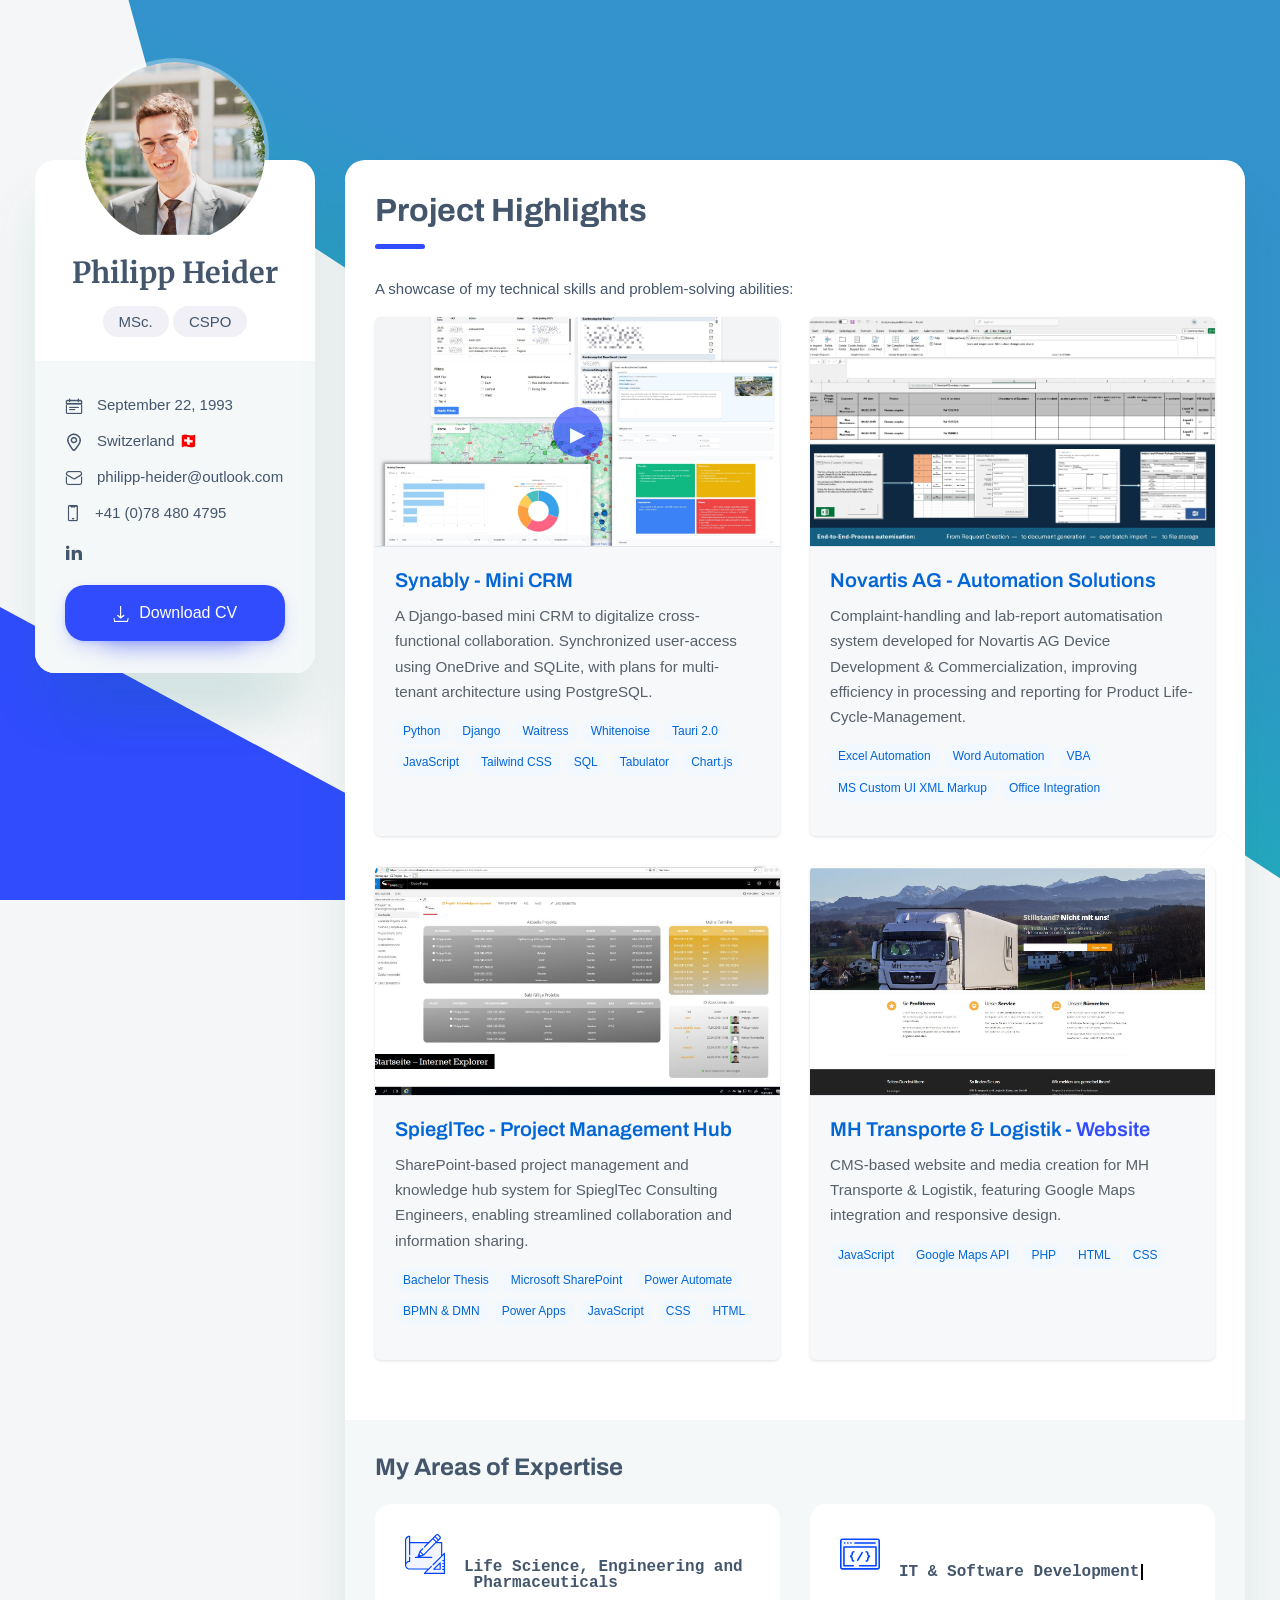
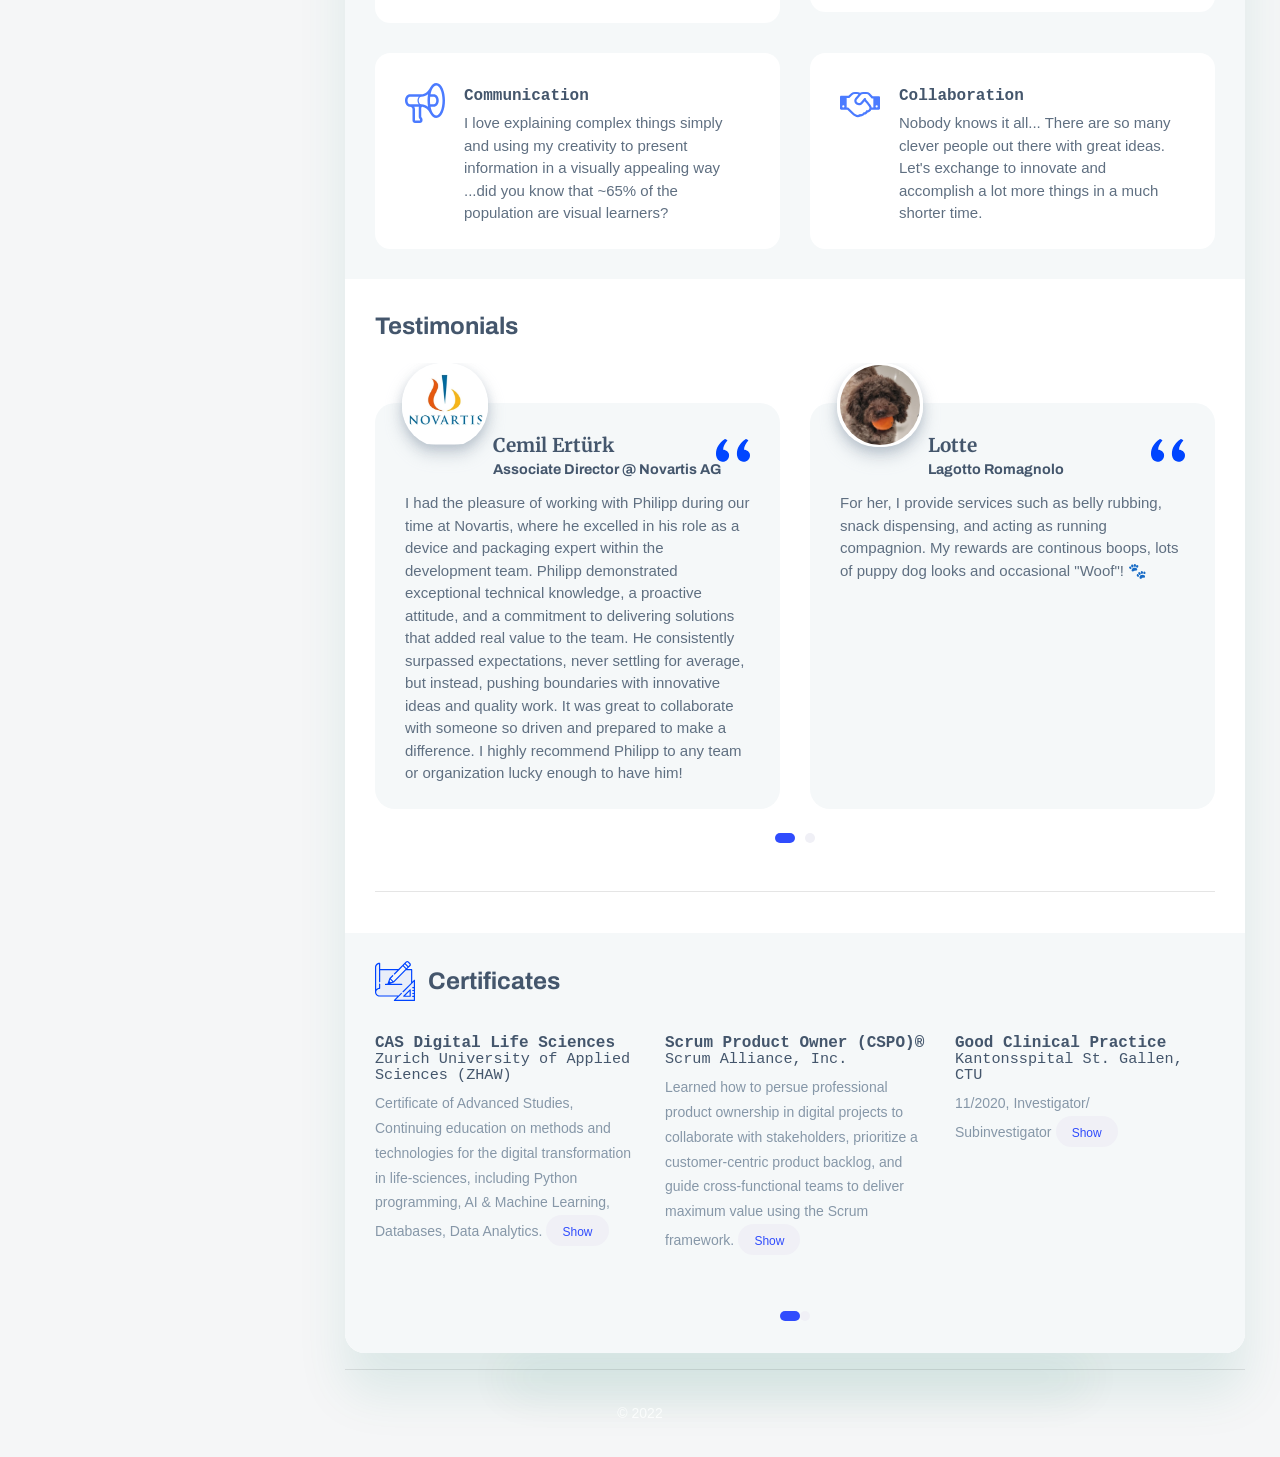
==== index.html @ 21b0b4ee "Update index.html" ====
<!DOCTYPE html>
<html lang="en">

<head>
    <meta charset="utf-8" />
    <title>Philipp Heider, MSc.</title>
	<meta name="robots" content="nofollow, noimageindex" />
	<meta name="googlebot" content="nofollow, noimageindex" />
	<script src="assets/js/security.js"></script>
	<script>
	// Detect and block unwanted crawlers
	(function() {
	const blockedUserAgents = [
		'googlebot', 'bingbot', 'slurp', 'duckduckbot', 'baiduspider',
		'yandexbot', 'sogou', 'exabot', 'facebookexternalhit', 'ia_archiver'
	];
	
	const userAgent = navigator.userAgent.toLowerCase();
	const isBot = blockedUserAgents.some(bot => userAgent.includes(bot));
	
	if (isBot) {
		// Replace page content with minimal content for bots
		document.documentElement.innerHTML = '<html><head><title>Page unavailable</title></head><body>This content is not available to automated crawlers.</body></html>';
		throw new Error('Crawler detected');
	}
	})();
	</script>
<!-- Global site tag (gtag.js) - Google Analytics -->
<script async src="https://www.googletagmanager.com/gtag/js?id=UA-58684918-1"></script>
<script>
  window.dataLayer = window.dataLayer || [];
  function gtag(){dataLayer.push(arguments);}
  gtag('js', new Date());

  gtag('config', 'UA-58684918-1');
</script>


	<!-- Meta Data -->
	<meta http-equiv="X-UA-Compatible" content="IE=edge">
	<meta name="viewport" content="width=device-width, initial-scale=1, shrink-to-fit=no">
	<meta name="format-detection" content="telephone=no"/>
    <meta name="format-detection" content="address=no"/>
    <meta name="author" content="Philipp" />
    <meta name="description" content="vCard" />



    <!-- Open Graph data -->
    <meta property="og:title" content="Philipp Heider - Project Showcase" />
    <meta property="og:type" content="website" />
    <meta property="og:url" content="your url website" />
    <meta property="og:image" content="assets/images/social.jpg" />
    <meta property="og:description" content="vCard" />
    <meta property="og:site_name" content="vCard" />

	<!-- Favicons -->
	<link rel="apple-touch-icon" sizes="144x144" href="assets/images/favicons/apple-touch-icon-144x144.png">
	<link rel="apple-touch-icon" sizes="114x114" href="assets/images/favicons/apple-touch-icon-114x114.png">
	<link rel="apple-touch-icon" sizes="72x72" href="assets/images/favicons/apple-touch-icon-72x72.png">
	<link rel="apple-touch-icon" sizes="57x57" href="assets/images/favicons/apple-touch-icon-57x57.png">
	<link rel="shortcut icon" href="assets/images/favicons/favicon.png" type="image/png">

    <!-- Styles -->
	<link rel="stylesheet" type="text/css" href="assets/styles/style.css"/>
	<link rel="stylesheet" type="text/css" href="assets/styles/hint.css">
	<link rel="stylesheet" type="text/css" href="assets/styles/media-popup.css"/>
	

	<link rel="canonical" href="https://philippheider93.github.io/" />

</head>
<body class="bg-green">
    <!-- Preloader -->
    <div class="preloader">
	    <div class="preloader__wrap">
		    <div class="circle-pulse">
                <div class="circle-pulse__1"></div>
                <div class="circle-pulse__2"></div>
            </div>
		    <div class="preloader__progress"><span></span></div>
		</div>
	</div>
    <main class="main">

	    <div class="container gutter-top">
		    <div class="row sticky-parent">
			    <!-- Sidebar -->
                <aside class="col-12 col-md-12 col-xl-3">
				    <div class="sidebar box shadow shadow--green pb-0 sticky-column">
						<svg class="avatar avatar--180" viewBox="0 0 188 188">
							<g class="avatar__box">
								<image xlink:href="" height="100%" width="100%" />
							</g>
						</svg>
						<div class="text-center">
						    <h3 class="title title--h3 sidebar__user-name">Philipp Heider</h3>
							<div class="badge badge--gray">MSc.</div> <div class="badge badge--gray">CSPO</div>
							<br /><br />
						</div>
						
						<div class="sidebar__info box-inner box-inner--rounded">
		                    <ul class="contacts-block">
					            <li class="contacts-block__item" title="Birthday">
							        <i class="font-icon icon-calendar"></i>September 22, 1993
							    </li>
						        <li class="contacts-block__item" title="Address">
							        <i class="font-icon icon-location"></i>Switzerland 🇨🇭
							    </li>
						        <li class="contacts-block__item" title="E-mail">
							        <a href="mailto:philipp_heider@yahoo.de"><i class="font-icon icon-envelope"></i>philipp-heider@outlook.com</a>
							    </li>
						        <li class="contacts-block__item" title="Phone">
							        <i class="font-icon icon-phone"></i>+41 (0)78 480 4795
							    </li>
								<div class="social">
									<a class="social__link" href="https://www.linkedin.com/in/philipp-heider/" target="_blank">
										<i class="font-icon icon-linkedin2"></i>
									</a>
								</div>
							
					        </ul>
							
							<a class="btn" href="assets/certs/Philipp-Heider-Resume-202505.pdf" target="_blank"><i class="font-icon icon-download"></i> Download CV</a>
						</div>
					</div>	
		        </aside>
		        
				<!-- Content -->
		        <div class="col-12 col-md-12 col-xl-9">
				    <div class="box shadow shadow--green pb-0">
					
  <div class="inner-menu js-menu">
						    <!-- <ul class="nav">
                                <li class="nav__item"><a class="active" href="about.html">About</a></li>
								<li class="nav__item"><a href="resume.html">Resume</a></li>
                                <li class="nav__item"><a href="portfolio.html">Portfolio</a></li>
                                <li class="nav__item"><a href="blog.html">Blog</a></li>
                                <li class="nav__item"><a href="contact.html">Contact</a></li>
                            </ul> -->
						</div>
						
					    <!-- About -->
						<div class="pb-0 pb-sm-2">
		                    <h1 class="title title--h1 first-title title__separate">Project Highlights</h1>
                             </div>
							 <p class="section-subtitle">A showcase of my technical skills and problem-solving abilities:</p>
							 
							 <div class="projects-grid">
								 <!-- Project 1: Synably (Zoom and Slide effect) -->
									<div class="project-card">
									<div class="project-image-container">
										<div class="zoom-container">
										<!-- Use data-embed-key to reference the OneDrive video without exposing the URL -->
										<img src="assets/img/dkeap casestudy.jpg" alt="Synably CRM" class="zoom-image" data-embed-key="synably">
										<div class="video-indicator">
											<i class="font-icon icon-play">▶</i>
										</div>
										</div>
									</div>
									 <div class="project-content">
										 <h3 class="project-title">Synably - Mini CRM</h3>
										 <p class="project-description">A Django-based mini CRM to digitalize cross-functional collaboration. Synchronized user-access using OneDrive and SQLite, with plans for multi-tenant architecture using PostgreSQL.</p>
										 <div class="tech-stack">
											 <span class="tech-tag">Python</span>
											 <span class="tech-tag">Django</span>
											 <span class="tech-tag">Waitress</span>
											 <span class="tech-tag">Whitenoise</span>
											 <span class="tech-tag">Tauri 2.0</span>
											 <span class="tech-tag">JavaScript</span>
											 <span class="tech-tag">Tailwind CSS</span>
											 <span class="tech-tag">SQL</span>
											 <span class="tech-tag">Tabulator</span>
											 <span class="tech-tag">Chart.js</span>
										 </div>
									 </div>
								 </div>
								 
								 <!-- Project 2: Novartis (Zoom and Slide effect) -->
								 <div class="project-card">
									 <div class="project-image-container">
										 <div class="zoom-container">
											 <img src="assets/img/novartis_automatisation.jpg" alt="Novartis Automation" class="zoom-image" data-embed-key="novartis-pdf">
										 </div>
									 </div>
									 <div class="project-content">
										 <h3 class="project-title">Novartis AG - Automation Solutions</h3>
										 <p class="project-description">Complaint-handling and lab-report automatisation system developed for Novartis AG Device Development &amp; Commercialization, improving efficiency in processing and reporting for Product Life-Cycle-Management.</p>
										 <div class="tech-stack">
											 <span class="tech-tag">Excel Automation</span>
											<span class="tech-tag">Word Automation</span>
											 <span class="tech-tag">VBA</span>
											 <span class="tech-tag">MS Custom UI XML Markup</span>
											 <span class="tech-tag">Office Integration</span>
										 </div>
									 </div>
								 </div>

								<!-- Project 3: SpieglTec (Slideshow with PDFs) -->
								<div class="project-card">
									<div class="project-image-container">
										<div class="zoom-container" data-slideshow="true">
											<img src="assets/img/spiegltec/1.JPG" alt="Sharepoint Project Management" class="zoom-image">
										</div>
									</div>
									<div class="project-content">
										<h3 class="project-title">SpieglTec - Project Management Hub</h3>
										<p class="project-description">SharePoint-based project management and knowledge hub system for SpieglTec Consulting Engineers, enabling streamlined collaboration and information sharing.</p>
										<div class="tech-stack">
											<span class="tech-tag">Bachelor Thesis</span>
											<span class="tech-tag">Microsoft SharePoint</span>
											<span class="tech-tag">Power Automate</span>
											<span class="tech-tag">BPMN & DMN</span>
											<span class="tech-tag">Power Apps</span>
											<span class="tech-tag">JavaScript</span>
											<span class="tech-tag">CSS</span>
											<span class="tech-tag">HTML</span>
										</div>
									</div>
								</div>
								 
								 <!-- Project 4: MH Transporte (Static image) -->
								 <div class="project-card">
									 <div class="project-image-container">
										 <img src="assets/img/mh transport/main.JPG" alt="CMS Website" class="project-image">
									 </div>
									 <div class="project-content">
										 <h3 class="project-title">MH Transporte & Logistik - <a href="https://www.mh-transport-logistik.de/" target="_blank">Website</a></h3>
										 <p class="project-description">CMS-based website and media creation for MH Transporte & Logistik, featuring Google Maps integration and responsive design.</p>
										 <div class="tech-stack">
											 <span class="tech-tag">JavaScript</span>
											 <span class="tech-tag">Google Maps API</span>
											 <span class="tech-tag">PHP</span>
											 <span class="tech-tag">HTML</span>
											 <span class="tech-tag">CSS</span>
										 </div>
									 </div>
								 </div>
							 </div>

						<!-- What -->
						<div class="box-inner pb-0">
						    <h2 class="title title--h3">My Areas of Expertise</h2>
							<div class="row">
								<!-- Case Item -->
								<div class="col-12 col-lg-6">
								  <div class="case-item box box__second">
									<img class="case-item__icon" src="assets/icons/icon-design.svg" alt="" />
									<div>
									  <!-- note the class and real newlines in data-text --><br />
									  <h3 class="title title--h5 typewriter" data-text="Life Science, Engineering and Pharmaceuticals"></h3>
									  <p class="case-item__caption"></p>
									</div>  
								  </div>
								</div>
								
								<!-- Case Item -->
								<div class="col-12 col-lg-6">
								  <div class="case-item box box__second">
									<img class="case-item__icon" src="assets/icons/icon-dev.svg" alt="" />
									<div><br />
									  <h3 class="title title--h5 typewriter" data-text="IT & Software Development"></h3>
									  <p class="case-item__caption"></p>
									</div>
								  </div>
								</div>
							  
								
								<!-- Case Item -->
								<div class="col-12 col-lg-6">
								    <div class="case-item box box__second">
								        <img class="case-item__icon" src="assets/icons/megaphone.svg" alt="" />
										<div>
								            <h3 class="title title--h5">Communication</h3>
									        <p class="case-item__caption">I love explaining complex things simply and using my creativity to present information in a visually appealing way ...did you know that ~65% of the population are visual learners?</p>
										</div>
								   </div>
								</div>
								
								<!-- Case Item -->
								<div class="col-12 col-lg-6">
								    <div class="case-item box box__second">
									    <img class="case-item__icon" src="assets/icons/handshake-o.svg" alt="" />
										<div>
									        <h3 class="title title--h5">Collaboration</h3>
										    <p class="case-item__caption">Nobody knows it all... There are so many clever people out there with great ideas. Let's exchange to innovate and accomplish a lot more things in a much shorter time.</p>
										</div>
									</div>
								</div>
							</div>	
						</div>
						
						<!-- Testimonials -->
						<div class="box-inner box-inner--white">
						    <h2 class="title title--h3">Testimonials</h2>
						
						    <div class="swiper-container js-carousel-review">
                                <div class="swiper-wrapper">

								    <!-- Item review -->
                                    <div class="swiper-slide review-item">
										<svg class="avatar avatar--80" viewBox="0 0 84 84">
                                            <g class="avatar">
                                                <image xlink:href="assets/img/novartis.png" height="100%" width="100%" />
                                            </g>
                                        </svg>
									    <h4 class="title title--h6">Cemil Ertürk</h4>
										<h6 class="subtesti">Associate Director @ Novartis AG</h6>
										<p class="review-item__caption">I had the pleasure of working with Philipp during our time at Novartis, where he excelled in his role as a device and packaging expert within the development team. Philipp demonstrated exceptional technical knowledge, a proactive attitude, and a commitment to delivering solutions that added real value to the team. He consistently surpassed expectations, never settling for average, but instead, pushing boundaries with innovative ideas and quality work. It was great to collaborate with someone so driven and prepared to make a difference. I highly recommend Philipp to any team or organization lucky enough to have him!
										</p>
									</div>


									<!-- Item review -->
                                    <div class="swiper-slide review-item">
										<svg class="avatar avatar--80" viewBox="0 0 84 84">
                                            <g class="avatar">
                                                <image xlink:href="assets/img/lotte.jpeg" height="100%" width="100%" />
                                            </g>
                                        </svg>
									    <h4 class="title title--h6">Lotte</h4>
										<h6 class="subtesti">Lagotto Romagnolo</h6>
										<p class="review-item__caption">For her, I provide services such as belly rubbing, snack dispensing, and acting as running compagnion. My rewards are continous boops, lots of puppy dog looks and occasional "Woof"! 🐾</p>
									</div>

								    <!-- Item review -->
                                    <div class="swiper-slide review-item">
										<svg class="avatar avatar--80" viewBox="0 0 84 84">
                                            <g class="avatar">
                                                <image xlink:href="assets/img/mui.png" height="100%" width="100%" />
                                            </g>
                                        </svg>
									    <h4 class="title title--h6">Univ. Prof. Dr. <br />Heribert Stoiber</h4>
										<h6 class="subtesti">Medical University Innsbruck</h6>
										<p class="review-item__caption">Mr. Heider is a very dedicated and motivated person, [...] he possesses a high level of commitment, is very self-organized, ambitious and persistent. He has excellent knowledge of a broad
											spectrum of methods in [...] molecular biology, genetics and immunology.</p>
									</div>
									

									<!-- Item review -->
                                    <div class="swiper-slide review-item">
										<svg class="avatar avatar--80" viewBox="0 0 84 84">
                                            <g class="avatar">
                                                <image xlink:href="assets/img/amgen.png" height="100%" width="100%" />
                                            </g>
                                        </svg>
									    <h4 class="title title--h5">AMGEN GmbH</h4>
										<h6 class="subtesti">Scientific Communications</h6>
										<p class="review-item__caption">Mr. Heider familiarized himself with all relevant topics within a short period of time and showed a consistently high level of commitment and willingness to learn. He used his knowledge from his studies in a targeted manner and demonstrated particular strength in dealing with and processing media.</div>
									
									<!-- Item review -->
                                    <div class="swiper-slide review-item">
										<svg class="avatar avatar--80" viewBox="0 0 84 84">
                                            <g class="avatar__hexagon">
                                                <image xlink:href="https://media-exp1.licdn.com/dms/image/C4E0BAQHCBFrlXcZEng/company-logo_100_100/0/1656683012874?e=1669248000&v=beta&t=CRj1chemMPLC69zzNgOZHpKJvHFU93rEYQGUVdgac6c" height="100%" width="100%" />
                                            </g>
                                        </svg>
									    <h4 class="title title--h5">Dr. Peter Prazeller</h4>
										<h6 class="subtesti">Novartis, Head of DDL</h6>
										<p class="review-item__caption">Philipp more than fulfilled the task set for him. His solution will save us a lot of effort and significantly reduce error-proneness. Despite only ever very brief explanations on my part, he always understood immediately where the problem was and suggested a suitable solution.</p>
									</div>

									<!-- Item review -->
                                    <div class="swiper-slide review-item">
										<svg class="avatar avatar--80" viewBox="0 0 84 84">
                                            <g class="avatar__hexagon">
                                                <image xlink:href="https://media-exp1.licdn.com/dms/image/C4E0BAQHCBFrlXcZEng/company-logo_100_100/0/1656683012874?e=1669248000&v=beta&t=CRj1chemMPLC69zzNgOZHpKJvHFU93rEYQGUVdgac6c" height="100%" width="100%" />
                                            </g>
                                        </svg>
									    <h4 class="title title--h5">Raf Thijs</h4>
										<h6 class="subtesti">Novartis, Team Lead</h6>
										<p class="review-item__caption">Mr. Heider has been demonstrating a high ability to familiarize himself very quickly with his colleagues and the assigned project tasks. He has been definitely perceived as a well-estimated
											colleague and an excellent performer.</p>
									</div>

									<!-- Item review -->
                                    <div class="swiper-slide review-item">
										<svg class="avatar avatar--80" viewBox="0 0 84 84">
                                            <g class="avatar__hexagon">
                                                <image xlink:href="https://media-exp1.licdn.com/dms/image/C4D0BAQGazDFrEtaudA/company-logo_100_100/0/1592303174457?e=1669248000&v=beta&t=fUvPITd-OYSSwgBj4nLh8l73wS-t-SXlzGc8HhL_9mY" height="100%" width="100%" />
                                            </g>
                                        </svg>
									    <h4 class="title title--h5">SPIEGLtec GmbH</h4>
										<h6 class="subtesti">Legal Compliance</h6>
										<p class="review-item__caption">Especially in dealing with our customers, colleagues and business partners, Mr. Heider distinguishes himself through impeccable, friendly behavior and competent appearance.</p>
									</div>


									<!-- Item review -->
                                    <div class="swiper-slide review-item">
										<svg class="avatar avatar--80" viewBox="0 0 84 84">
                                            <g class="avatar">
                                                <image xlink:href="https://media-exp1.licdn.com/dms/image/C4D0BAQEWIRnr3Tj8Xw/company-logo_100_100/0/1577891064893?e=1669248000&v=beta&t=BxGX7kuRu7lV4SY8osCRSbtRw4DxPCa5pKsNRvE0vls" height="100%" width="100%" />
                                            </g>
                                        </svg>
									    <h4 class="title title--h5">Julian Erler</h4>
										<h6 class="subtesti">Business Owner</h6>
										<p class="review-item__caption">Philipp has supported our company "S&E engineering" in the field of search engine optimization! Thank you very much for your professional work!</p>
									</div>
									
									<!-- Item review -->
                                    <div class="swiper-slide review-item">
										<svg class="avatar avatar--80" viewBox="0 0 84 84">
                                            <g class="avatar">
                                                <image xlink:href="https://media-exp1.licdn.com/dms/image/C4E0BAQFuDmFH62F-eQ/company-logo_100_100/0/1600595259991?e=1669248000&v=beta&t=02Pr5d55LAGS7F4ZSMLXO8PNAu4ywx_H8a_oR-cQ5dE" height="100%" width="100%" />
                                            </g>
                                        </svg>
									    <h4 class="title title--h5">Lukas Furtenbach</h4>
										<h6 class="subtesti">Business Owner</h6>
										<p class="review-item__caption">Creation and filling of the website. Reliable, flexible and uncomplicated cooperation, highly recommended.</p>
									</div>
                                </div>
    
                                <div class="swiper-pagination"></div>
                            </div>
						</div>
						
<hr />
<br />



<!-- Modal0 -->
<div class="modal fade" id="modal0" role="dialog">
	<div class="modal-dialog modal-lg">
	
	  <!-- Modal content-->
	  <div class="modal-content">
		<div class="modal-header">
		  
		  <h4 class="modal-title"></h4><button type="button" class="close" data-dismiss="modal">&times;</button>
		</div>
		<div class="modal-body">
					<object data="assets/certs/CAS Heider-Philipp.pdf" type="application/pdf" width="100%" height="785px">
						<a href="https://www.zhaw.ch/de/lsfm/weiterbildung/detail/kurs/cas-in-digital-life-sciences" target="_blank"></a><p>Your web browser doesn't have a PDF plugin.
							Instead you can <a href="https://www.zhaw.ch/storage/lsfm/weiterbildung/icls/ias-wb-broschuere.pdf">click here to
							download the brochure.</a></p>
						  </object> 
				</a>
		</div>
		<div class="modal-footer">
		  <button type="button" class="btn btn-default" data-dismiss="modal">Close</button>
		</div>
	  </div>
	</div>
  </div>

  <!-- Modal1 -->
  <div class="modal fade" id="modal1" role="dialog">
    <div class="modal-dialog modal-lg">
    
      <!-- Modal content-->
      <div class="modal-content">
        <div class="modal-header">
          
          <h4 class="modal-title"></h4><button type="button" class="close" data-dismiss="modal">&times;</button>
        </div>
        <div class="modal-body">
				<!-- canvas to place the PDF -->
				<object data="assets/certs/gcp.pdf" type="application/pdf" width="100%" height="670px">
					<p>Your web browser doesn't have a PDF plugin.
						Instead you can <a href="assets/certs/gcp.pdf">click here to
						download the PDF file.</a></p>
					  </object>  
        </div>
        <div class="modal-footer">
          <button type="button" class="btn btn-default" data-dismiss="modal">Close</button>
        </div>
      </div>
    </div>
  </div>

    <!-- Modal2 -->
	<div class="modal fade" id="modal2" role="dialog">
		<div class="modal-dialog modal-lg">
		
		  <!-- Modal content-->
		  <div class="modal-content">
			<div class="modal-header">
			  
			  <h4 class="modal-title"></h4><button type="button" class="close" data-dismiss="modal">&times;</button>
			</div>
			<div class="modal-body">
					<!-- canvas to place the PDF -->
					<a href="https://www.coursera.org/account/accomplishments/verify/SVY2ATPJXGR4" target="_blank">
						<img src="assets/certs/ucsd.png" type="application/pdf" width="100%" height="100%"> 
					</a>
		</div>
			<div class="modal-footer">
			  <button type="button" class="btn btn-default" data-dismiss="modal">Close</button>
			</div>
		  </div>
		</div>
	  </div>

	      <!-- Modal3 -->
	<div class="modal fade" id="modal3" role="dialog">
		<div class="modal-dialog modal-lg">
		
		  <!-- Modal content-->
		  <div class="modal-content">
			<div class="modal-header">
			  
			  <h4 class="modal-title"></h4><button type="button" class="close" data-dismiss="modal">&times;</button>
			</div>
			<div class="modal-body">
					<a href="https://www.coursera.org/account/accomplishments/verify/UWQTMZPAGJAJ" target="_blank">
						<img src="assets/certs/ie.png" type="application/pdf" width="100%" height="100%"> 
					</a>
			</div>
			<div class="modal-footer">
			  <button type="button" class="btn btn-default" data-dismiss="modal">Close</button>
			</div>
		  </div>
		</div>
	  </div>

<!-- Certificates -->

<div class="box-inner box-inner--rounded">
	<h2 class="title title--h3" style="padding-bottom:5px;"><img class="title-icon" src="assets/icons/icon-design.svg" alt=""> Certificates</h2>
	
	<div class="swiper-container js-carousel-clients swiper-container-initialized swiper-container-horizontal">
		<div class="swiper-wrapper" style="margin-top: 5px; transform: translate3d(0px, 0px, 0px); transition-duration: 0ms;">
			
			<!-- Item client -->
			<div class="swiper-slide swiper-slide-active" style="margin-right: 30px;">
				<h5 class="title title--h5 timeline__title">CAS Digital Life Sciences<br><span class="resumesubh5">Zurich University of Applied Sciences (ZHAW)</span></h5>
					<span class="timeline__period">Certificate of Advanced Studies,<br />Continuing education on methods and technologies for the digital transformation in life-sciences, including
						Python programming, AI & Machine Learning, Databases, Data Analytics.</span>
					
					<span type="button" data-toggle="modal" data-target="#modal0" class="badge badge--gray"><small><a href="javascript:">Show</a></small></span>
				<p class="timeline__description"></p>
			</div>

			<!-- Item client -->
			<div class="swiper-slide swiper-slide-active" style="margin-right: 30px;">
				<h5 class="title title--h5 timeline__title">Scrum Product Owner (CSPO)®<br><span class="resumesubh5">Scrum Alliance, Inc.</span></h5>
					<span class="timeline__period"><br />Learned how to persue professional product ownership in digital projects to collaborate with stakeholders, prioritize a customer-centric product backlog, and guide cross-functional teams to deliver maximum value using the Scrum framework.</span>
					
					<span type="button" class="badge badge--gray"><small><a href="https://bcert.me/bc/html/show-badge.html?b=hapyknmb" target="_blank">Show</a></small></span>
				<p class="timeline__description"></p>
			</div>

			
			<!-- Item client -->
			<div class="swiper-slide swiper-slide-active" style="margin-right: 30px;">
				<h5 class="title title--h5 timeline__title">Good Clinical Practice<br><span class="resumesubh5">Kantonsspital St. Gallen, CTU</span></h5>
					<span class="timeline__period">11/2020, Investigator/<br />Subinvestigator</span>
					
					<span type="button" data-toggle="modal" data-target="#modal1" class="badge badge--gray"><small><a href="javascript:">Show</a></small></span>
				<p class="timeline__description"></p>
			</div>

			<!-- Item client -->
			<div class="swiper-slide" style="margin-right: 30px;">
				<h5 class="title title--h5 timeline__title">Brand and Product Management<br><span class="resumesubh5">IE Business School</span></h5>
					<span class="timeline__period">01/2020</span>
					<span type="button" data-toggle="modal" data-target="#modal3" class="badge badge--gray"><small><a href="javascript:">Show</a></small></span>
					<p class="timeline__description"></p>	
			</div>
			
			</div>
		</div>
		
		<div class="swiper-pagination swiper-pagination-clickable swiper-pagination-bullets"><span class="swiper-pagination-bullet swiper-pagination-bullet-active" tabindex="0" role="button" aria-label="Go to slide 1"></span><span class="swiper-pagination-bullet" tabindex="0" role="button" aria-label="Go to slide 2"></span><span class="swiper-pagination-bullet" tabindex="0" role="button" aria-label="Go to slide 3"></span></div>
	<span class="swiper-notification" aria-live="assertive" aria-atomic="true"></span></div>
</div>


<p><hr /></p>

<!-- Skills -->
<div class="box-inner box-inner--rounded" style="display:none;">
	<div class="row">
		<div class="col-12 col-lg-6">
			<h2 class="title title--h3">Design Skills</h2>
			<div class="box box__second">
				<!-- Progress -->
				<div class="progress">
					<div class="progress-bar" role="progressbar" aria-valuenow="80" aria-valuemin="0" aria-valuemax="100" style="width: 80%; z-index: 2;">
						<div class="progress-text"><span>Web Design</span><span>80%</span></div>
					</div>
					<div class="progress-text"><span>Web Design</span></div>
				</div>
				
				<!-- Progress -->
				<div class="progress">
					<div class="progress-bar" role="progressbar" aria-valuenow="75" aria-valuemin="0" aria-valuemax="100" style="width: 75%; z-index: 2;">
						<div class="progress-text"><span>Graphic Design</span><span>75%</span></div>
					</div>
					<div class="progress-text"><span>Graphic Design</span></div>
				</div>
				
				<!-- Progress -->
				<div class="progress">
					<div class="progress-bar" role="progressbar" aria-valuenow="90" aria-valuemin="0" aria-valuemax="100" style="width: 90%; z-index: 2;">
						<div class="progress-text"><span>Photoshop</span><span>90%</span></div>
					</div>
					<div class="progress-text"><span>Photoshop</span></div>
				</div>
				
				<!-- Progress -->
				<div class="progress">
					<div class="progress-bar" role="progressbar" aria-valuenow="50" aria-valuemin="0" aria-valuemax="100" style="width: 50%; z-index: 2;">
						<div class="progress-text"><span>Illustrator</span><span>50%</span></div>
					</div>
					<div class="progress-text"><span>Illustrator</span></div>
				</div>
			</div>
		</div>
		
		<div class="col-12 col-lg-6 mt-4 mt-lg-0">
			<h2 class="title title--h3">Coding Skills</h2>
			<div class="box box__second">
				<!-- Progress -->
				<div class="progress">
					<div class="progress-bar" role="progressbar" aria-valuenow="70" aria-valuemin="0" aria-valuemax="100" style="width: 70%; z-index: 2;">
						<div class="progress-text"><span>WordPress</span><span>70%</span></div>
					</div>
					<div class="progress-text"><span>WordPress</span></div>
				</div>
				
				<!-- Progress -->
				<div class="progress">
					<div class="progress-bar" role="progressbar" aria-valuenow="70" aria-valuemin="0" aria-valuemax="100" style="width: 70%; z-index: 2;">
						<div class="progress-text"><span>Javascript</span><span>70%</span></div>
					</div>
					<div class="progress-text"><span>Javascript</span></div>
				</div>
				
				<!-- Progress -->
				<div class="progress">
					<div class="progress-bar" role="progressbar" aria-valuenow="100" aria-valuemin="0" aria-valuemax="100" style="width: 100%; z-index: 2;">
						<div class="progress-text"><span>HTML</span><span>100%</span></div>
					</div>
					<div class="progress-text"><span>HTML</span></div>
				</div>
				
				<!-- Progress -->
				<div class="progress">
					<div class="progress-bar" role="progressbar" aria-valuenow="30" aria-valuemin="0" aria-valuemax="100" style="width: 30%; z-index: 2;">
						<div class="progress-text"><span>PHP</span><span>30%</span></div>
					</div>
					<div class="progress-text"><span>PHP</span></div>
				</div>
			</div>
		</div>
	</div>
</div>

					</div>
					</div>
					<!-- Footer -->
					<footer class="footer">© 2022</footer>
		        </div>
			</div>
		</div>	
    </main>

    <div class="back-to-top"></div>

    <!-- SVG masks -->
    <svg class="svg-defs">
        <clipPath id="avatar-box">
            <path d="M1.85379 38.4859C2.9221 18.6653 18.6653 2.92275 38.4858 1.85453 56.0986.905299 77.2792 0 94 0c16.721 0 37.901.905299 55.514 1.85453 19.821 1.06822 35.564 16.81077 36.632 36.63137C187.095 56.0922 188 77.267 188 94c0 16.733-.905 37.908-1.854 55.514-1.068 19.821-16.811 35.563-36.632 36.631C131.901 187.095 110.721 188 94 188c-16.7208 0-37.9014-.905-55.5142-1.855-19.8205-1.068-35.5637-16.81-36.63201-36.631C.904831 131.908 0 110.733 0 94c0-16.733.904831-37.9078 1.85379-55.5141z"/>
        </clipPath>
        <clipPath id="avatar-hexagon">
             <path d="M0 27.2891c0-4.6662 2.4889-8.976 6.52491-11.2986L31.308 1.72845c3.98-2.290382 8.8697-2.305446 12.8637-.03963l25.234 14.31558C73.4807 18.3162 76 22.6478 76 27.3426V56.684c0 4.6805-2.5041 9.0013-6.5597 11.3186L44.4317 82.2915c-3.9869 2.278-8.8765 2.278-12.8634 0L6.55974 68.0026C2.50414 65.6853 0 61.3645 0 56.684V27.2891z"/>
        </clipPath>		
    </svg>



	<!-- JavaScripts -->

	<script src="assets/js/jquery-3.4.1.min.js"></script>
	<!-- pdf.js CDN -->
<script src="https://cdn.jsdelivr.net/npm/pdfjs-dist@2.10.377/build/pdf.min.js"></script>
	<script src="assets/js/plugins.min.js"></script>
    <script src="assets/js/common.js"></script>
	


		
	<script>
	$(document).ready(function(){
	  $('.jolobtn-info').popover({content: "Click to expand", placement: "top"});
	  $('[data-toggle="popover"]').popover();   
	});
	</script>
	<script>	
	// OnScroll event handler
	const onScroll = () => {
	
	  // Get scroll value
	  const scroll = document.documentElement.scrollTop
	
	  // If scroll value is more than 0 - add class
	  if (scroll > 850 && scroll < 1100) {
		$("[data-toggle='popover']").popover('show');
	  }  
	  else {
		$("[data-toggle='popover']").popover('hide');
	  }
	}
	
	// Use the function

	if (window.addEventListener) {
		window.addEventListener('scroll', onScroll)
}
else if (window.attachEvent) {
    window.attachEvent('scroll', onScroll);
}

	

	

		</script>
	
	<script>
		document.querySelectorAll(".typewriter").forEach(el => {
		  const text = el.dataset.text;
		  let html = "";
	
		  [...text].forEach((char, i) => {
			if (char === "\n") {
			  html += "<br>";
			}
			else if (char === " ") {
			  html += `<span class="letter" style="animation-delay:${i*0.05}s">&nbsp;</span>`;
			}
			else {
			  html += `<span class="letter" style="animation-delay:${i*0.05}s">${char}</span>`;
			}
		  });
	
		  html += '<span class="cursor"></span>';
		  el.innerHTML = html;
	
		  const observer = new IntersectionObserver(entries => {
			entries.forEach(entry => {
			  if (!entry.isIntersecting) return;
			  const letters = el.querySelectorAll(".letter");
			  letters.forEach(letter => {
				letter.style.animationPlayState = "running";
			  });
			  // show cursor after last letter
			  const total = letters.length * 0.05 * 1000;
			  setTimeout(() => {
				el.querySelector(".cursor").style.opacity = 1;
			  }, total);
			  observer.disconnect();
			});
		  });
		  observer.observe(el);
		});
	  </script>




<div id="imagePopup" class="image-popup">
	<div class="popup-content">
	  <div class="popup-header">
		<h4 class="popup-title"></h4>
		<span class="popup-close">&times;</span>
	  </div>
	  <div class="popup-image-container">
		<img id="popupImage" src="" alt="Enlarged view">
	  </div>
	  <div class="popup-controls">
		<button id="zoomIn" class="popup-btn" title="Zoom In"><i class="font-icon icon-plus">+</i></button>
		<button id="zoomOut" class="popup-btn" title="Zoom Out"><i class="font-icon icon-minus">-</i></button>
		<button id="resetView" class="popup-btn" title="Reset View"><i class="font-icon icon-refresh">x</i></button>
		<div class="popup-help">Click and drag to move • Scroll to zoom</div>
	  </div>
	</div>
  </div>

<script src="assets/js/dynamic-assets.js"></script>
<script src="assets/js/project-interactions.js"></script>
<script src="assets/js/media-popup.js"></script>

<!-- Image/Video Popup Modal -->
<div id="imagePopup" class="image-popup">
  <div class="popup-content">
    <div class="popup-header">
      <h4 class="popup-title"></h4>
      <span class="popup-close">&times;</span>
    </div>
    <div class="popup-image-container">
      <!-- Media content (image or video) will be inserted here dynamically -->
    </div>
    <div class="popup-controls">
      <button id="zoomIn" class="popup-btn" title="Zoom In"><i class="font-icon icon-plus">+</i></button>
      <button id="zoomOut" class="popup-btn" title="Zoom Out"><i class="font-icon icon-minus">-</i></button>
      <button id="resetView" class="popup-btn" title="Reset View"><i class="font-icon icon-refresh">x</i></button>
      <div class="popup-help">Click and drag to move • Scroll to zoom</div>
    </div>
  </div>
</div>

</body>
</html>
---- assets/styles/style.css ----
/*------------------------------------------------ */
@import url(vendors/bootstrap.min.css);
@import url(vendors/swiper.min.css);
@import url(vendors/simplebar.min.css);
@import url(../icons/style.css);
@import url("https://fonts.googleapis.com/css?family=Archivo:400,400i,500,500i,600,600i,700,700i&display=swap");
@import url("https://fonts.googleapis.com/css?family=Merriweather:400,900&display=swap");
@font-face {
  font-family: 'bahnschriftregular';
  src: url('assets/font/bahnschrift-webfont.woff2') format('woff2'),
       url('assets/font/bahnschrift-webfont.woff') format('woff');
  font-weight: normal;
  font-style: normal;

}
/* -----------------------------------------------------------------
    - General Styles
----------------------------------------------------------------- */
*,
::before,
::after {
  background-repeat: no-repeat;
  box-sizing: border-box;
}

html {
  font-size: 16px;
  -webkit-overflow-scrolling: touch;
  -webkit-box-sizing: border-box;
  box-sizing: border-box;
  -ms-overflow-x: hidden;
}

body, html {
  font-size: 1rem;
  -webkit-text-size-adjust: 100%;
}

body {
  background-color: #F5F6F7;
  color: #44566C;
  font-family: "Bahnschrift", sans-serif;
  font-size: 0.9375rem;
  font-weight: 250;
  line-height: 1.65;
  min-height: 100vh;
  overflow-x: hidden;
  -ms-overflow-style: scrollbar;
  -webkit-font-smoothing: antialiased;
}
@media only screen and (max-width: 580px) {
  body {
    line-height: 1.6;
  }
}

html.is-scroll-disabled body {
  height: 100vh;
  overflow: hidden;
}

@media all and (-ms-high-contrast: none), (-ms-high-contrast: active) {
  html.is-scroll-disabled {
    overflow: hidden;
  }
}
.no-scroll {
  overflow: hidden;
  -ms-overflow-style: none;
}

.no-scroll-height {
  overflow-x: hidden;
}

.svg-defs {
  position: absolute;
  height: 0;
  width: 0;
}

.bg-triangles {
  background-image: url(../images/triangles-top.svg), url(../images/triangles-bottom.svg);
  background-position: left top, right bottom;
  background-repeat: no-repeat;
  background-size: inherit;
}
@media only screen and (max-width: 580px) {
  .bg-triangles {
    background-size: contain;
  }
}
.bg-triangles-2 {
  background-image: url(../images/triangle-2-top.svg), url(../images/triangle-2-bottom.svg);
  background-position: right top, left bottom;
  background-repeat: no-repeat;
  background-size: 50%;
  background-attachment: fixed;
}
@media only screen and (max-width: 991px) {
  .bg-triangles-2 {
    background-size: contain;
  }
}
.bg-peach {
  background-image: linear-gradient(115.29deg, #FFF2E7 1.33%, #FFCADA 98.21%);
  background-attachment: fixed;
}
.bg-green {
  background-image: url(../images/triangle-2-top2.svg), url(../images/triangle-2-bottom2.svg);
  background-position: right top, left bottom;
  background-repeat: no-repeat;
  background-size: 90%, 42.5%;
  background-attachment: fixed;
}
.bg-green-2 {
  background-image: linear-gradient(135deg, #9be15d 0%, #00d9a6 100%);
  background-attachment: fixed;
}

/* -----------------------------------------------------------------
    - Typography
----------------------------------------------------------------- */
h1, h2, h3, h4, h5, h6 {
  font-family: "Archivo", sans-serif;
  font-weight: 700;
  line-height: 1.3;
}

.resumesubh5 {
  font-weight: 200;
font-size: 0.95rem;
}

.eingerueckt ul li {
line-height: 15pt;
padding-bottom: 5px;
text-align: justify;
font-size: 0.8750rem;
}
.eingerueckt ul {
  margin-left: 0; 
padding-left: 0;
list-style:"– ";
}

.title--h1 {
  font-size: 2rem;
  margin-bottom: 1.0625rem;
}
@media only screen and (max-width: 580px) {
  .title--h1 {
    font-size: 1.75rem;
  }
}
.title--h2 {
  font-size: 1.75rem;
}
@media only screen and (max-width: 580px) {
  .title--h2 {
    font-size: 1.5rem;
  }
}
.title--h3 {
  font-size: 1.5rem;
  margin-bottom: 1.3125rem;
}
@media only screen and (max-width: 580px) {
  .title--h3 {
    font-size: 1.25rem;
    margin-bottom: 1rem;
  }
}
.title--h4 {
  font-size: 1.25rem;
  margin-bottom: 0.8125rem;
}
@media only screen and (max-width: 580px) {
  .title--h4 {
    font-size: 1rem;
  }
}
.title--h5 {
  font-size: 1rem;
}
@media only screen and (max-width: 580px) {
  .title--h5 {
    font-size: 0.9375rem;
  }
}
.title--h6 {
  font-size: 0.75rem;
}
.title--center {
  text-align: center;
}
.title--tone {
  color: #304CFD;
}
.title-icon {
  margin-right: 0.5rem;
  margin-top: -0.25rem;
  height: 2.5rem;
  width: 2.5rem;
}
@media only screen and (max-width: 580px) {
  .title-icon {
    height: 2.0833333333rem;
    width: 2.0833333333rem;
  }
}
.title__separate {
  margin-bottom: 2.3125rem;
  position: relative;
}
.title__separate::before {
  content: '';
  background-color: #304CFD;
  border-radius: 0.5rem;
  height: 0.3125rem;
  position: absolute;
  bottom: -1.0625rem;
  left: 0;
  width: 3.125rem;
  z-index: 1;
}
@media only screen and (max-width: 580px) {
  .title__separate {
    margin-bottom: 1.5rem;
  }
  .title__separate::before {
    height: 0.1875rem;
    bottom: -0.5625rem;
    width: 3rem;
  }
}

@media only screen and (max-width: 991px) {
  .first-title {
    transition: all .3s ease-in-out;
  }
}

@media only screen and (max-width: 991px) {
  .open-menu .first-title {
    padding-top: 2.5625rem;
  }
}
@media only screen and (max-width: 580px) {
  .open-menu .first-title {
    padding-top: 0;
  }
}

.weight--400 {
  font-weight: 400;
}
.weight--500 {
  font-weight: 500;
}
.weight--600 {
  font-weight: 600;
}
.weight--700 {
  font-weight: 700;
}

.color--light {
  color: #8697A8;
}
.color--dark {
  color: #44566C;
}

.block-quote {
  font-size: 1.3125rem;
  font-weight: 400;
  font-style: italic;
  margin: 1.8125rem 0;
  position: relative;
  line-height: 1.6;
}
@media only screen and (max-width: 991px) {
  .block-quote {
    padding-left: 3.8125rem;
  }
}
@media only screen and (max-width: 580px) {
  .block-quote {
    font-size: 1.125rem;
    margin: 1rem 0;
    padding-left: 0;
    padding-top: 2.8125rem;
  }
  .block-quote p {
    margin-bottom: 0.5rem;
  }
}
.block-quote::before {
  background-image: url(../images/icon-quote.svg);
  background-repeat: no-repeat;
  background-position: center;
  background-size: cover;
  content: '';
  height: 2.125rem;
  margin: 0 auto;
  position: absolute;
  top: 0;
  left: -3.375rem;
  width: 2.125rem;
}
@media only screen and (max-width: 991px) {
  .block-quote::before {
    left: 0;
  }
}
.block-quote__author {
  font-size: 1rem;
  font-style: normal;
  display: block;
  margin-top: 0.5625rem;
  padding-left: 3rem;
  position: relative;
}
@media only screen and (max-width: 580px) {
  .block-quote__author {
    font-size: 0.875rem;
    margin-top: 0;
    padding-left: 2rem;
  }
}
.block-quote__author::before {
  content: '';
  background-color: #44566C;
  height: 0.0625rem;
  margin-bottom: auto;
  margin-top: auto;
  position: absolute;
  top: 0;
  bottom: 0;
  left: 0;
  width: 2rem;
}
@media only screen and (max-width: 580px) {
  .block-quote__author::before {
    width: 1rem;
  }
}

a {
  color: #304CFD;
  cursor: pointer;
  text-decoration: none;
  -webkit-text-decoration-skip: objects;
  transition: color 0.3s cubic-bezier(0.72, 0.16, 0.345, 0.875);
}
a:hover {
  color: #304CFD;
  outline: none;
  text-decoration: underline;
}
a.decoration--none {
  text-decoration: none;
}

.noGutters-Top {
  margin-top: 0 !important;
}
.noGutters-Bottom {
  margin-bottom: 0 !important;
}
.noGutters-Left {
  margin-left: 0 !important;
}
.noGutters-Right {
  margin-right: 0 !important;
}

.description {
  color: #F5F8F9;
  margin-bottom: 1.875rem;
}

.foreword {
  color: #F5F8F9;
  font-size: 1.125rem;
}

img {
  max-width: 100%;
  -webkit-user-select: none;
  -moz-user-select: none;
  -ms-user-select: none;
  user-select: none;
}

iframe {
  background-color: #44566C;
  border: 0;
  display: block;
  height: 100%;
  width: 100%;
}

.cover {
  object-fit: cover;
  object-position: center;
  font-family: 'object-fit: cover; object-position: center;';
  height: 100%;
  width: 100%;
}

::-moz-selection {
  background: transparent;
  color: #304CFD;
}

::selection {
  background: transparent;
  color: #304CFD;
}

/* -----------------------------------------------------------------
    - Form
----------------------------------------------------------------- */
.input, .textarea, select,
.custom-select {
  background-color: #F5F8F9;
  border: 1px solid #F5F8F9;
  border-radius: 20px;
  box-shadow: none;
  color: #44566C;
  font-size: inherit;
  height: auto;
  padding: 0.875rem 1.375rem 0.8125rem;
  position: relative;
  width: 100%;
  -webkit-appearance: none;
  -moz-appearance: none;
  appearance: none;
}
@media only screen and (max-width: 580px) {
  .input, .textarea, select,
  .custom-select {
    padding: 0.8125rem 1.375rem 0.75rem;
  }
}

.input:focus, .textarea:focus, select:focus,
.custom-select:focus {
  background-color: #F5F8F9;
  color: #44566C;
  box-shadow: none;
  outline: none;
}

.input {
  line-height: inherit;
}
@media all and (-ms-high-contrast: none), (-ms-high-contrast: active) {
  .input {
    line-height: 0;
  }
}
.input--white {
  background-color: #fff;
}
.input--white:focus {
  background-color: #fff;
}
.input__icon {
  padding-left: 3.375rem;
}
@media only screen and (max-width: 580px) {
  .input__icon {
    padding-left: 2.8125rem;
  }
}

.textarea {
  border-radius: 20px;
  display: block;
  padding: 0.8125rem 1.1875rem;
  resize: none;
}
.textarea--white {
  background-color: #fff;
}
.textarea--white:focus {
  background-color: #fff;
}

.form-group {
  margin-bottom: 2rem;
  position: relative;
}
@media only screen and (max-width: 580px) {
  .form-group {
    margin-bottom: 1.6875rem;
  }
}
.form-group .font-icon {
  color: #8697A8;
  font-size: 1.0625rem;
  margin: auto 0;
  position: absolute;
  top: 0;
  bottom: 0;
  left: 2.375rem;
  height: 1rem;
  width: 1rem;
  z-index: 1;
}
@media only screen and (max-width: 580px) {
  .form-group .font-icon {
    font-size: 1rem;
    left: 2.0625rem;
  }
}

.help-block {
  position: absolute;
  font-size: 0.75rem;
  line-height: 1.4;
  padding-top: 0.3125rem;
  padding-left: 0.375rem;
}
@media only screen and (max-width: 580px) {
  .help-block {
    font-size: 0.6875rem;
  }
}

.with-errors {
  color: #FF3D57;
}

.has-error input,
.has-error textarea,
.has-error input:focus,
.has-error textarea:focus {
  border-color: #FF3D57;
}

#validator-contact {
  font-size: 0.875rem;
  margin-top: 1rem;
}

.form-control::-webkit-input-placeholder {
  color: #8697A8;
}

.form-control::-moz-placeholder {
  color: #8697A8;
}

.form-control:-ms-input-placeholder {
  color: #8697A8;
}

.form-control::-ms-input-placeholder {
  color: #8697A8;
}

.form-control::placeholder {
  color: #8697A8;
}

input:invalid,
textarea:invalid {
  outline: none !important;
}

.custom-control-input:focus ~ .custom-control-label::before {
  box-shadow: 0 0 0 0.125rem rgba(48, 76, 253, 0.25);
}
.custom-control-input:focus:not(:checked) ~ .custom-control-label::before {
  border-color: #304CFD;
}
.custom-control-input:not(:disabled):active ~ .custom-control-label::before {
  border-color: #fff;
  background-color: transparent;
}
.custom-control-input:checked ~ .custom-control-label::before {
  border-color: #304CFD;
  background-color: #304CFD;
}

.custom-control-label {
  line-height: 1.55;
  padding-left: 0.5rem;
}
.custom-control-label::before {
  background-color: transparent;
  border: 1px solid #F0F0F6;
}

select,
.custom-select {
  background: url("data:image/svg+xml,%3csvg xmlns='http://www.w3.org/2000/svg' viewBox='0 0 4 5'%3e%3cpath fill='%23fff' d='M2 0L0 2h4zm0 5L0 3h4z'/%3e%3c/svg%3e") no-repeat right 0.1rem center/10px 16px;
}
select option,
.custom-select option {
  color: #44566C;
}

.dropdown-menu {
  border: 0;
  border-radius: 10px;
  box-shadow: 0 0.5rem 2.5rem rgba(134, 151, 168, 0.25);
  color: #5F6F81;
  font-size: 0.9375rem;
}
.dropdown-menu::before {
  content: '';
  border-left: 0.375rem solid transparent;
  border-right: 0.375rem solid transparent;
  border-bottom: 0.375rem solid #fff;
  height: 0;
  position: absolute;
  top: -0.375rem;
  left: 1.0625rem;
  width: 0;
}
.dropdown.dropup .dropdown-menu::before {
  border-left: 0.375rem solid transparent;
  border-right: 0.375rem solid transparent;
  border-top: 0.375rem solid #fff;
  border-bottom: 0.375rem solid transparent;
  top: auto;
  bottom: -0.75rem;
}

.progress {
  background-color: #F0F0F6;
  border-radius: 1rem;
  height: 1.5rem;
  margin-bottom: 1.5rem;
  overflow: inherit;
  position: relative;
  text-align: right;
}
@media only screen and (max-width: 580px) {
  .progress {
    margin-bottom: 1rem;
  }
}
.progress:last-child {
  margin-bottom: 0;
}
.progress-bar {
  background-color: #304CFD;
  border-radius: 1rem;
  overflow: hidden;
  position: relative;
  width: 0%;
  z-index: 1;
}
.progress .progress-text {
  display: flex;
  align-items: center;
  justify-content: space-between;
  height: 100%;
  padding-left: 0.8125rem;
  padding-right: 0.8125rem;
  position: absolute;
  top: 0;
  left: 0;
  width: 100%;
  z-index: 1;
}
.progress .progress-text > * {
  min-width: 0;
}

@media screen and (-ms-high-contrast: active), (-ms-high-contrast: none) {
  .progress-text span:nth-child(2) {
    float: right;
  }
}
.badge {
  font-size: 0.9375rem;
  font-weight: 400;
  border-radius: 10rem;
  padding: 0.5rem 1rem;
}
@media only screen and (max-width: 580px) {
  .badge {
    font-size: 0.875rem;
  }
}
.badge--light {
  background-color: #F5F6F7;
  color: #44566C;
}
.badge--gray {
  background-color: #F0F0F6;
  color: #44566C;
}
.badge--dark {
  background-color: #44566C;
  color: #fff;
}
.badge--blue {
  background-color: #304CFD;
  color: #fff;
}
.badge--blue-gradient {
  background-image: linear-gradient(to right, #0081ff 0%, #3fa0ff 50%, #0045ff 100%);
  color: #fff;
}
.badge--aqua {
  background-color: #00F1E2;
  color: #fff;
}
.badge--red {
  background-color: #FF3D57;
  color: #fff;
}

.tooltip {
  font-family: "Archivo", sans-serif;
}
.tooltip-inner {
  max-width: 12.5rem;
  padding: 0.25rem 0.5625rem 0.25rem;
  background-color: #44566C;
  border-radius: 0.25rem;
  box-shadow: 0 1rem 2rem rgba(134, 151, 168, 0.25), 0 0.125rem 1rem rgba(134, 151, 168, 0.5);
}
.tooltip.show {
  opacity: 1;
}

.bs-tooltip-top .arrow::before,
.bs-tooltip-auto[x-placement^="top"] .arrow::before {
  border-width: 0.3125rem 0.3125rem 0;
  border-top-color: #44566C;
}

.bs-tooltip-right .arrow::before,
.bs-tooltip-auto[x-placement^="right"] .arrow::before {
  border-width: 0.3125rem 0.3125rem 0.3125rem 0;
  border-right-color: #44566C;
}

.bs-tooltip-left .arrow::before,
.bs-tooltip-auto[x-placement^="left"] .arrow::before {
  border-width: 0.3125rem 0 0.3125rem 0.3125rem;
  border-left-color: #44566C;
}

.bs-tooltip-bottom .arrow::before,
.bs-tooltip-auto[x-placement^="bottom"] .arrow::before {
  border-width: 0 0.3125rem 0.3125rem;
  border-bottom-color: #44566C;
}


// Modal
.modaloverlay{
  background:rgba(0,0,0,0.8);
  bottom:0;
  left:0;
  opacity:0;
  pointer-events:none;
  position:fixed;
  right:0;
  top:0;
  -webkit-transition: opacity 400ms ease-in;
  -moz-transition: opacity 400ms ease-in;
  transition: opacity 400ms ease-in;
  z-index:-1;
  display: none;
  &:target{
    display: block;
    opacity:1;
    pointer-events:auto;
    z-index:99999;
  }
  
  .modal{
    background-color:white;
    height: 100%;
    position:relative;
    margin:0 auto;
    padding:3em;
    overflow-y: scroll;
    -webkit-overflow-scrolling: touch;
    @media (min-width: 60em) {
      height:75%;
  	 margin:5% auto;
  	 max-height: 57em;
      max-width:66em;
      width:85%;
  	}
	> iframe, > div{
		border:none;
		width:100%;
		height:100%;
    }
  }
  .close{
    background-color:turquoise;
    color:white;
    font-size:24px;
    padding:8px 12px;
    position:absolute;
    right:0;
    text-align:center;
    text-decoration:none;
    top:0;
    z-index: 1;
  }
}

.btn {
  background-color: #304CFD;
  border-radius: 20px;
  border: 0;
  box-shadow: 0 0.5rem 1rem rgba(48, 76, 253, 0.15), 0 0.125rem 0.25rem rgba(48, 76, 253, 0.15);
  color: #fff;
  cursor: pointer;
  font-size: 1rem;
  font-weight: 400;
  line-height: inherit;
  padding: 0.9375rem 2rem 0.875rem;
  position: relative;
  transition:0.6s cubic-bezier(0.01, 1.69,    0.99, 0.94); 
  white-space: nowrap;
}
.btn:hover {
  color: #fff;
  box-shadow: none;
  opacity: .9;
  transform: translateY(-3px);
    box-shadow: 0 10px 20px rgba(0, 0, 0, 0.2);
}
}
.btn:focus {
  box-shadow: 0 1.5rem 2.5rem rgba(48, 76, 253, 0.1), 0 0.5rem 1rem rgba(48, 76, 253, 0.1);
}
.btn::before {
  content: '';
  box-shadow: 0 0.25rem 2rem rgba(48, 76, 253, 0.25), 0 0.25rem 1rem rgba(48, 76, 253, 0.25);
  margin: 0 auto;
  height: 1rem;
  position: absolute;
  right: 0;
  bottom: 0;
  left: 0;
  transition: .4s ease-in-out;
  width: 64%;
  z-index: -1;
}
.btn:hover::before {
  box-shadow: none;
}
.btn--light {
  background-color: #F5F8F9;
  color: #44566C;
}
.btn--gray {
  background-color: #F0F0F6;
  color: #44566C;
}
.btn--dark {
  background-color: #44566C;
}
.btn--blue-gradient {
  background-size: 200% auto;
  background-image: linear-gradient(to right, #0081ff 0%, #3fa0ff 50%, #0045ff 100%);
}
.btn--red {
  background-color: #FF3D57;
  color: #fff;
}
.btn .font-icon {
  margin-right: 0.375rem;
}

button:focus {
  outline: none;
}

/* -----------------------------------------------------------------
    - Preloader
----------------------------------------------------------------- */
.preloader {
  display: flex;
  align-items: center;
  justify-content: center;
  background-color: #fff;
  position: fixed;
  top: 0;
  left: 0;
  width: 100%;
  height: 100%;
  overflow: hidden;
  text-align: center;
  z-index: 1106;
  opacity: 1;
}
.preloader > * {
  min-width: 0;
}
.preloader__wrap {
  width: 100%;
  max-width: 9.375rem;
}
.preloader__progress {
  background: #fff;
  height: 0.125rem;
  position: absolute;
  top: 0;
  left: 0;
  overflow: hidden;
  width: 100%;
}
.preloader__progress span {
  background: #304CFD;
  position: absolute;
  top: 0;
  left: 0;
  height: 100%;
  width: 0;
}

.circle-pulse > * {
  position: absolute;
  top: 50%;
  left: 50%;
  border-radius: 50%;
  box-sizing: border-box;
  transform: scale(0);
  animation: pulse 1.6s linear infinite;
}

.circle-pulse__1 {
  width: 6rem;
  height: 6rem;
  margin-top: -3rem;
  margin-left: -3rem;
  background-color: #304CFD;
}

.circle-pulse__2 {
  width: 4.8rem;
  height: 4.8rem;
  margin-top: -2.4rem;
  margin-left: -2.4rem;
  background-color: rgba(48, 76, 253, 0.7);
  animation-delay: -0.8s;
}

@keyframes pulse {
  0% {
    transform: scale(0, 0);
    opacity: 1;
  }
  100% {
    transform: scale(1, 1);
    opacity: 0;
  }
}
/* -----------------------------------------------------------------
    - Sidebar
----------------------------------------------------------------- */
@media only screen and (max-width: 1200px) {
  .sidebar {
    margin-bottom: 1.875rem;
  }
}
@media only screen and (max-width: 580px) {
  .sidebar {
    margin-bottom: 1rem;
  }
}
.sidebar .avatar {
  margin-top: -8rem;
  margin-bottom: 0.752rem;
  margin-left: auto;
  margin-right: auto;
  transition: all .3s ease-in-out;
  animation: morph 8s ease-in-out infinite 1s;
background-blend-mode: multiply;
outline: 4px solid rgba(255,255,255,.3);
}
.sidebar__user-name {
  font-size: 1.8125rem;
  font-family: "Merriweather", serif;
  margin-bottom: 0.875rem;
  position: relative;
}
@media only screen and (max-width: 580px) {
  .sidebar__user-name {
    font-size: 1.5rem;
    margin-bottom: 0.625rem;
  }
}
.sidebar__info {
  padding-top: 1.5625rem;
}
@media only screen and (max-width: 1200px) {
  .sidebar__info {
    text-align: center;
  }
}
@media only screen and (max-width: 580px) {
  .sidebar__info {
    padding-top: 1.5rem;
    padding-bottom: 1.25rem;
  }
}
.sidebar .btn {
  width: 100%;
}
@media only screen and (max-width: 1200px) {
  .sidebar .btn {
    width: 40%;
  }
}
@media only screen and (max-width: 991px) {
  .sidebar .btn {
    width: 60%;
  }
}
@media only screen and (max-width: 768px) {
  .sidebar .btn {
    width: 100%;
  }
}

.contacts-block {
  list-style: none;
  padding-left: 0;
  margin-bottom: 0.5rem;
  overflow: hidden;
}
@media only screen and (max-width: 1200px) {
  .contacts-block {
    margin-bottom: 1rem;
  }
}
@media only screen and (max-width: 768px) {
  .contacts-block {
    margin-bottom: 0.5rem;
    font-size: 1rem;
  }
}
@media only screen and (max-width: 580px) {
  .contacts-block {
    font-size: 0.9375rem;
  }
}
.contacts-block__item {
  display: flex;
  align-items: center;
  margin-bottom: 0.6875rem;
  overflow: hidden;
  text-overflow: ellipsis;
  white-space: nowrap;
}
.contacts-block__item > * {
  min-width: 0;
}
@media only screen and (max-width: 1200px) {
  .contacts-block__item {
    display: inline-block;
    margin-bottom: 0;
    margin-right: 1.5rem;
  }
}
@media only screen and (max-width: 768px) {
  .contacts-block__item {
    display: block;
    margin-left: auto;
    margin-right: auto;
    margin-bottom: 0.25rem;
  }
}
.contacts-block__item a {
  color: #44566C;
  text-decoration: none;
}
.contacts-block__item a:hover {
  color: #304CFD;
}
.contacts-block .font-icon {
  font-size: 1.125rem;
  margin-right: 0.875rem;
}

.sticky-column.is_stuck {
  margin-top: 1.875rem;
}
.sticky-column.is_stuck .avatar {
  margin-top: 0;
}

/* -----------------------------------------------------------------
    - Sections
----------------------------------------------------------------- */
@media (min-width: 1200px) {
  .container {
    max-width: 1240px;
  }
}
@media (min-width: 1300px) {
  .container {
    max-width: 1240px;
  }
}
.box {
  background-color: #fff;
  border-radius: 20px;
  padding: 1.875rem;
  position: relative;
  transition: box-shadow .3s ease-in-out;
}
@media only screen and (max-width: 580px) {
  .box {
    border-radius: 16px;
    padding: 1.25rem;
  }
}
.box__second {
  background-color: #fff;
  border-radius: 15.3846153846px;
}
@media only screen and (max-width: 580px) {
  .box__second {
    border-radius: 15.3846153846px;
  }
}
.box__large {
  padding: 1.875rem 2.5rem;
}
@media only screen and (max-width: 991px) {
  .box__large {
    padding: 1.875rem;
  }
}
@media only screen and (max-width: 580px) {
  .box__large {
    padding: 1.25rem;
  }
}
.box__large .box-inner::before,
.box__large .box-inner::after {
  width: 2.5rem;
}
@media only screen and (max-width: 991px) {
  .box__large .box-inner::before,
  .box__large .box-inner::after {
    width: 1.875rem;
  }
}
@media only screen and (max-width: 580px) {
  .box__large .box-inner::before,
  .box__large .box-inner::after {
    width: 1.25rem;
  }
}
.box__large .box-inner::before {
  left: -2.5rem;
}
@media only screen and (max-width: 991px) {
  .box__large .box-inner::before {
    left: -1.875rem;
  }
}
@media only screen and (max-width: 580px) {
  .box__large .box-inner::before {
    left: -1.25rem;
  }
}
.box__large .box-inner::after {
  right: -2.5rem;
}
@media only screen and (max-width: 991px) {
  .box__large .box-inner::after {
    right: -1.875rem;
  }
}
@media only screen and (max-width: 580px) {
  .box__large .box-inner::after {
    right: -1.25rem;
  }
}

.box-inner {
  background-color: #F5F8F9;
  padding-top: 2rem;
  padding-bottom: 2rem;
  position: relative;
  z-index: 0;
}
@media only screen and (max-width: 580px) {
  .box-inner {
    padding-top: 1.1875rem;
    padding-bottom: 1rem;
  }
}
.box-inner::before, .box-inner::after {
  content: '';
  background-color: #F5F8F9;
  height: 100%;
  position: absolute;
  top: 0;
  width: 1.875rem;
  z-index: -1;
}
@media only screen and (max-width: 580px) {
  .box-inner::before, .box-inner::after {
    width: 1.25rem;
  }
}
.box-inner::before {
  left: -1.875rem;
}
@media only screen and (max-width: 580px) {
  .box-inner::before {
    left: -1.25rem;
  }
}
.box-inner::after {
  right: -1.875rem;
}
@media only screen and (max-width: 580px) {
  .box-inner::after {
    right: -1.25rem;
  }
}
.box-inner--rounded::before {
  border-radius: 0 0 0 20px;
}
.box-inner--rounded::after {
  border-radius: 0 0 20px 0;
}
@media only screen and (max-width: 580px) {
  .box-inner--rounded::before {
    border-radius: 0 0 0 16px;
  }
  .box-inner--rounded::after {
    border-radius: 0 0 16px 0;
  }
}
.box-inner--white {
  background-color: #fff;
}
.box-inner--white::before, .box-inner--white::after {
  background-color: #fff;
}

.shadow {
  box-shadow: 0 2.5rem 3.125rem rgba(103, 118, 128, 0.1) !important;
}
.shadow::before {
  content: '';
  box-shadow: 0 1.875rem 3.125rem rgba(103, 118, 128, 0.2);
  position: absolute;
  right: 0;
  bottom: 0;
  left: 0;
  margin: 0 auto;
  height: 2rem;
  width: 65%;
  z-index: -1;
}
.shadow--orange {
  box-shadow: 0 2.5rem 3.125rem rgba(177, 68, 27, 0.1) !important;
}
.shadow--orange::before {
  box-shadow: 0 2.5rem 3.125rem rgba(177, 68, 27, 0.1);
}
.shadow--green {
  box-shadow: 0 2.5rem 3.125rem rgba(0, 115, 97, 0.1) !important;
}
.shadow--green::before {
  box-shadow: 0 2.5rem 3.125rem rgba(0, 115, 97, 0.1);
}

.js-image {
  background-size: cover;
  background-position: center;
  height: 100%;
  width: 100%;
}

.overlay {
  position: relative;
}
.overlay::before, .overlay--45::before, .overlay--80::before {
  content: '';
  background-color: rgba(68, 86, 108, 0.35);
  position: absolute;
  top: 0;
  left: 0;
  height: 100%;
  width: 100%;
  z-index: 2;
}
.overlay--45::before {
  background-color: rgba(68, 86, 108, 0.45);
}
.overlay--80::before {
  background-color: rgba(68, 86, 108, 0.8);
}

.gutter-top {
  padding-top: 10rem;
}
@media only screen and (max-width: 580px) {
  .gutter-top {
    padding-top: 9rem;
  }
}

.avatar {
  display: block;
  height: 100%;
  width: 100%;
position: relative;
border-radius: 100%;
    background-repeat: no-repeat;
    background-position: center;
    background-size: cover;

}
.avatar--180 {
  max-height: 11.25rem;
  max-width: 11.25rem;
  height: 11.25rem;
  width: 11.25rem;
}
.avatar--80 {
  max-height: 5rem;
  max-width: 5rem;
  filter: drop-shadow(-0.15625rem 0 0 #fff) drop-shadow(0.1875rem 0 0 #fff) drop-shadow(0 -0.125rem 0 #fff) drop-shadow(0 0.125rem 0 #fff) drop-shadow(0 0.25rem 0.25rem rgba(134, 151, 168, 0.25)) drop-shadow(0 0.5rem 0.5rem rgba(134, 151, 168, 0.4));
}
@media only screen and (max-width: 580px) {
  .avatar--80 {
    max-height: 3.3333333333rem;
    max-width: 3.3333333333rem;
  }
}
.avatar--60 {
  max-height: 3.75rem;
  max-width: 3.75rem;
  filter: drop-shadow(0 0.25rem 0.25rem rgba(134, 151, 168, 0.2)) drop-shadow(0 0.5rem 0.5rem rgba(134, 151, 168, 0.2));
}
@media only screen and (max-width: 580px) {
  .avatar--60 {
    max-height: 2.8195488722rem;
    max-width: 2.8195488722rem;
  }
}
.avatar__box {
}
.avatar__hexagon {
  -webkit-clip-path: url(#avatar-hexagon);
  clip-path: url(#avatar-hexagon);
}
.avatar image {
  height: auto;
  }
@keyframes morph {
  0% {
   border-radius:60% 40% 30% 70%/60% 30% 70% 40%
  }
  50% {
   border-radius:30% 60% 70% 40%/50% 60% 30% 60%
  }
  100% {
   border-radius:60% 40% 30% 70%/60% 30% 70% 40%
  }
 }

.social {
  line-height: 0;
  margin-top: 1.5rem;
  margin-bottom: 1.375rem;
}
@media only screen and (min-width: 580px) {
  .social {
    margin-top: 1.125rem;
    margin-bottom: 1rem;
  }
}
.social__link {
  color: #44566C;
  display: inline-block;
  font-size: 0.875rem;
  margin-left: 0.8125rem;
  text-decoration: none;
}
.social__link:hover {
  cursor: pointer;
  text-decoration: none;
}
.social__link:first-child {
  margin-left: 0;
}

@media only screen and (min-width: 580px) {
  .pt-sm-6 {
    padding-top: 5rem;
  }
}

/* -----------------------------------------------------------------
    - Navbar
----------------------------------------------------------------- */
.circle-menu {
  background-color: #304CFD;
  border-radius: 50% 1.25rem 50% 50%;
  display: flex;
  align-items: center;
  justify-content: center;
  height: 3.75rem;
  position: absolute;
  top: 0;
  right: 0;
  width: 3.75rem;
  z-index: 2;
  overflow: hidden;
}
.circle-menu > * {
  min-width: 0;
}
@media only screen and (max-width: 991px) {
  .circle-menu {
    height: 3.5625rem;
    width: 3.5625rem;
  }
}
@media only screen and (max-width: 580px) {
  .circle-menu {
    border-radius: 50%;
    margin-top: 1rem;
    margin-right: 1rem;
    position: fixed;
    height: 2.5rem;
    width: 2.5rem;
    z-index: 1101;
  }
}
@media only screen and (max-width: 580px) {
  .open-menu .circle-menu {
    box-shadow: 0 0 0 0.0625rem rgba(48, 76, 253, 0.5);
  }
}

.hamburger {
  cursor: pointer;
}
.hamburgerr.font-icon.icon-linkedin2 {
  color:#fff !important
}

.edito {
  display: inline-block;
  width: 1em;
  height: 1em;
  stroke-width: 0;
  stroke: currentColor;
  fill: currentColor;
}
.hamburger .line {
  background-color: #fff;
  border-radius: 0.25rem;
  display: block;
  margin: 0.3125rem 0;
  height: 0.1875rem;
  width: 1.5rem;
  transition: all 0.2s ease-in-out;
}
.hamburger .line:nth-child(2) {
  margin-left: 0.25rem;
  width: 1.25rem;
}
@media only screen and (max-width: 768px) {
  .hamburger .line {
    margin: 0.25rem 0;
    height: 0.125rem;
    width: 1.125rem;
  }
  .hamburger .line:nth-child(2) {
    width: 0.875rem;
  }
}
.hamburger.is-active .line:nth-child(1) {
  transform: translateY(8px) rotate(45deg);
}
@media only screen and (max-width: 768px) {
  .hamburger.is-active .line:nth-child(1) {
    transform: translateY(6px) rotate(45deg);
  }
}
.hamburger.is-active .line:nth-child(2) {
  opacity: 0;
  transform: rotate(45deg);
}
.hamburger.is-active .line:nth-child(3) {
  transform: translateY(-8px) rotate(-45deg);
}
@media only screen and (max-width: 768px) {
  .hamburger.is-active .line:nth-child(3) {
    transform: translateY(-6px) rotate(-45deg);
  }
}
@media only screen and (max-width: 580px) {
  .hamburger.is-active .line {
    background-color: #304CFD;
  }
}

.inner-menu {
  display: flex;
  align-items: center;
  justify-content: flex-end;
  height: 3.75rem;
  padding-right: 2rem;
  position: absolute;
  top: 0;
  right: 0;
  width: 70%;
  z-index: 1;
}
.inner-menu > * {
  min-width: 0;
}
@media only screen and (max-width: 991px) {
  .inner-menu {
    height: 3.5625rem;
    width: 80%;
  }
}
@media only screen and (max-width: 768px) {
  .inner-menu {
    width: 100%;
  }
}
@media only screen and (max-width: 580px) {
  .inner-menu {
    height: 100vh;
    padding-right: 0;
    position: fixed;
    pointer-events: none;
    z-index: 1100;
  }
}
.open-menu .inner-menu {
  pointer-events: all;
}

.nav {
  color: #fff;
  background: #304CFD;
  border-radius: 2rem 0 0 2rem;
  box-shadow: 0 1.5rem 2.5rem rgba(48, 76, 253, 0.05), 0 0.5rem 1rem rgba(48, 76, 253, 0.05);
  display: flex;
  align-items: center;
  justify-content: center;
  height: 100%;
  overflow: hidden;
}
.nav > * {
  min-width: 0;
}
@media only screen and (max-width: 768px) {
  .nav {
    border-radius: 1.25rem 0 0 2rem;
    font-size: 0.875rem;
  }
}
@media only screen and (max-width: 580px) {
  .nav {
    display: flex;
    flex-direction: column;
    align-items: center;
    justify-content: center;
    color: #44566C;
    background-color: #fff;
    background-image: none;
    border-radius: 0;
    box-shadow: none;
    font-size: 1.5rem;
  }
  .nav > * {
    min-width: 0;
  }
}
.nav__item {
  margin-right: 3rem;
}
@media only screen and (max-width: 991px) {
  .nav__item {
    margin-right: 2rem;
  }
}
@media only screen and (max-width: 580px) {
  .nav__item {
    margin-right: 0;
    margin-top: 0.1875rem;
    margin-bottom: 0.1875rem;
  }
}
.nav__item a {
  color: rgba(255, 255, 255, 0.7);
}
.nav__item a:hover {
  color: white;
  text-decoration: none;
}
@media only screen and (max-width: 580px) {
  .nav__item a {
    color: rgba(68, 86, 108, 0.6);
  }
  .nav__item a:hover {
    color: #44566c;
  }
}
.nav__item a.active {
  color: #fff;
}
@media only screen and (max-width: 580px) {
  .nav__item a.active {
    color: #44566C;
  }
}
.nav__item:last-child {
  margin-right: 0;
}
@media only screen and (max-width: 580px) {
  .nav__item:last-child {
    margin-right: 0;
  }
}

.inner-menu-alt {
  padding-right: 0;
  width: 100%;
}
.inner-menu-alt .nav {
  border-radius: 20px 20px 2rem 2rem;
  width: 100%;
  transition: width .4s ease-in-out;
}
@media only screen and (max-width: 580px) {
  .inner-menu-alt .nav {
    width: 0;
  }
}
.inner-menu-alt .nav__item:last-child {
  margin-right: 0;
}

@media only screen and (max-width: 580px) {
  .open-menu .inner-menu-alt .nav {
    border-radius: 0;
    width: 100%;
  }
}

/* -----------------------------------------------------------------
    - Footer
----------------------------------------------------------------- */
.footer {
  color: #8697A8;
  font-size: 0.875rem;
  padding-top: 1rem;
  padding-bottom: 1rem;
  text-align: center;
}
@media only screen and (max-width: 580px) {
  .footer {
    padding-top: 0.5rem;
    padding-bottom: 0.5rem;
  }
}
.bg-green .footer, .bg-peach .footer {
  color: #fff;
}

/* -----------------------------------------------------------------
    - Cases
----------------------------------------------------------------- */
.case-item {
  display: flex;
  height: calc(100% - rem(30px));
  margin-bottom: 1.875rem;
  padding: 1.875rem 1.875rem 1.5rem;
  position: relative;
}
.case-item > * {
  min-width: 0;
}
@media only screen and (max-width: 991px) {
  .case-item {
    height: calc(100% - rem(20px));
  }
}
@media only screen and (max-width: 580px) {
  .case-item {
    display: flex;
    flex-direction: column;
    align-items: center;
    height: calc(100% - rem(20px));
    margin-bottom: 1.25rem;
    padding: 1rem;
    text-align: center;
  }
  .case-item > * {
    min-width: 0;
  }
}
.case-item__icon {
  margin-right: 1.1875rem;
  height: 2.5rem;
  width: 2.5rem;
}
@media only screen and (max-width: 580px) {
  .case-item__icon {
    margin-right: 0;
    margin-bottom: 0.8125rem;
  }
}
.case-item div {
  flex: 1;
}
.case-item__caption {
  color: #5F6F81;
  line-height: 1.5;
}
.case-item__caption:last-child {
  margin-bottom: 0;
}

/* -----------------------------------------------------------------
    - Clients
----------------------------------------------------------------- */
.js-carousel-clients {
  padding-top: 0.5rem;
  padding-bottom: 1rem;
}
@media only screen and (max-width: 580px) {
  .js-carousel-clients .swiper-slide {
    text-align: center;
  }
}

/* -----------------------------------------------------------------
    - Contact
----------------------------------------------------------------- */
@media only screen and (max-width: 768px) {
  .contact-form .btn {
    width: 100%;
  }
}
.tabcontent .contact-form {
  padding-bottom: 1.875rem;
}
@media only screen and (max-width: 580px) {
  .tabcontent .contact-form {
    padding-bottom: 1.25rem;
  }
}

.map {
  background-color: #F5F8F9;
  border-radius: 13.3333333333px;
  height: 23.75rem;
  margin-bottom: 2rem;
  position: relative;
  direction: ltr;
}
@media only screen and (max-width: 580px) {
  .map {
    height: 15.625rem;
  }
}

.popover-map-title {
  color: #44566C;
  font-size: 1.1875rem;
  margin-top: 0.0625rem;
  margin-bottom: 0.5rem;
}
.popover-map-caption {
  color: #44566C;
  font-weight: 400;
}

#marker {
  background-image: url("../images/icon-map-pic.svg");
  background-size: cover;
  width: 3.125rem;
  height: 3.125rem;
  cursor: pointer;
}

/* -----------------------------------------------------------------
    - Portfolio
----------------------------------------------------------------- */
.gutter-sizer {
  width: 1.875rem;
}

.gallery-grid {
  display: flex;
}
.gallery-grid > * {
  min-width: 0;
}
.gallery-grid__item {
  margin-bottom: 1.3125rem;
  width: calc(33% - 17.5px);
}
@media only screen and (max-width: 991px) {
  .gallery-grid__item {
    width: calc(50% - 16px);
  }
}
@media only screen and (max-width: 768px) {
  .gallery-grid__item {
    width: 100%;
  }
}
.gallery-grid__item:hover .gallery-grid__image {
  transform: scale3d(1.1, 1.1, 1);
}
.gallery-grid__image-wrap {
  border-radius: 14px;
  height: 11rem;
  overflow: hidden;
  position: relative;
  width: 100%;
  z-index: 1;
}
@media only screen and (max-width: 991px) {
  .gallery-grid__image-wrap {
    height: 13rem;
  }
}
@media only screen and (max-width: 768px) {
  .gallery-grid__image-wrap {
    height: 18rem;
  }
}
.gallery-grid__image {
  border-radius: 10px;
  transform: scale3d(1, 1, 1);
}
.gallery-grid__caption {
  padding-left: 0.1875rem;
}
.gallery-grid__title {
  font-size: 0.9375rem;
  font-weight: 600;
  margin-top: 1rem;
  margin-bottom: 0;
}
.gallery-grid__category {
  font-size: 0.875rem;
  color: #8697A8;
  display: block;
}

@media only screen and (min-width: 769px) {
  .filter {
    display: inline-flex;
    flex-wrap: wrap;
    list-style: none;
    margin-bottom: 1.1875rem;
    padding: 0;
  }
  .filter > * {
    min-width: 0;
  }
  .filter__item {
    padding-right: 1.1875rem;
  }
  .filter__item:first-child {
    display: none;
  }
  .filter__item:last-child {
    padding-right: 0;
  }
  .filter__item.active a {
    color: #304CFD;
  }
  .filter__link {
    color: #8697A8;
    padding: 0 0.25rem;
    text-decoration: none;
    display: block;
    overflow: hidden;
    position: relative;
  }
  .filter__link:hover {
    text-decoration: none;
  }
}
.select .placeholder {
  display: none;
}

@media only screen and (max-width: 768px) {
  .select {
    background-color: #F5F8F9;
    border-radius: 1.25rem;
    color: #8697A8;
    display: block;
    margin-bottom: 2rem;
    padding: 0.1875rem 1.1875rem 0.1875rem 1.5rem;
    position: relative;
    vertical-align: middle;
    text-align: left;
    user-select: none;
    width: 100%;
    -webkit-touch-callout: none;
    z-index: 2;
  }
  .select .placeholder {
    cursor: pointer;
    display: block;
    padding: 0.5rem 0;
    position: relative;
    z-index: 1;
  }
  .select .placeholder:after {
    position: absolute;
    top: 50%;
    right: 0.125rem;
    transform: translateY(-50%);
    font-family: 'icomoon';
    content: '\e90e';
    z-index: 10;
  }
  .select.is-open .placeholder:after {
    content: '\e90f';
  }
  .select.is-open ul {
    display: block;
  }
  .select ul {
    background-color: #fff;
    box-shadow: 0 0.625rem 3.75rem rgba(134, 151, 168, 0.25);
    border-radius: 20px;
    display: none;
    max-height: 37.5rem;
    overflow: hidden;
    overflow-y: auto;
    padding: 0.5625rem 0;
    position: absolute;
    top: 100%;
    left: 0;
    width: 100%;
    z-index: 100;
  }
  .select ul li {
    display: block;
    text-align: left;
    padding: 0.1875rem 1.1875rem;
    color: #44566C;
    cursor: pointer;
  }
  .select ul li:hover {
    background-color: #304cfd;
  }
  .select ul li:hover a {
    color: #fff;
  }
  .select ul li:first-child {
    display: none;
  }
  .select ul li a {
    color: #44566C;
    text-decoration: none;
  }
}
@media only screen and (max-width: 580px) {
  .select {
    margin-bottom: 1.5rem;
  }
}
/* -----------------------------------------------------------------
    - News
----------------------------------------------------------------- */
.news-grid {
  display: flex;
  flex-wrap: wrap;
  margin-left: -0.9375rem;
  margin-right: -0.9375rem;
}
.news-grid > * {
  min-width: 0;
}
@media only screen and (max-width: 991px) {
  .news-grid {
    margin-left: 0;
    margin-right: 0;
  }
}

.news-item {
  box-shadow: 0 1.5rem 2.5rem rgba(169, 194, 209, 0.3);
  margin-bottom: 1.875rem;
  margin-left: 0.9375rem;
  margin-right: 0.9375rem;
  padding: 0;
  width: calc(50% - 30px);
}
@media only screen and (max-width: 991px) {
  .news-item {
    margin-left: 0;
    margin-right: 0;
    width: 100%;
  }
}
@media only screen and (max-width: 580px) {
  .news-item {
    margin-bottom: 1.25rem;
  }
}
.news-item:hover .news-item__image-wrap::before, .news-item:hover .news-item__image-wrap::after {
  opacity: 1;
}
.news-item:hover {
  box-shadow: 0 0.75rem 1.25rem rgba(169, 194, 209, 0.2);
}
.news-item__image-wrap {
  overflow: hidden;
  border-radius: 20px 20px 0 0;
  height: 14rem;
  position: relative;
}
@media only screen and (max-width: 991px) {
  .news-item__image-wrap {
    height: 18rem;
  }
}
@media only screen and (max-width: 580px) {
  .news-item__image-wrap {
    border-radius: 16px 16px 0 0;
    height: 12rem;
  }
}
.news-item__image-wrap::before {
  opacity: 0;
  transition: opacity .5s ease-in-out;
}
.news-item__image-wrap::after {
  content: '';
  background-image: url(../icons/icon-news.svg);
  height: 2.5rem;
  margin: auto;
  opacity: 0;
  pointer-events: none;
  position: absolute;
  top: 0;
  right: 0;
  bottom: 0;
  left: 0;
  transition: opacity .5s ease-in-out;
  width: 2.5rem;
  z-index: 2;
}
.news-item__date {
  background-color: #fff;
  color: #5F6F81;
  border-radius: 0 0.625rem 0 0;
  font-size: 0.875rem;
  padding-left: 0.8125rem;
  padding-right: 0.8125rem;
  padding-bottom: 0.1875rem;
  padding-top: 0.3125rem;
  position: absolute;
  bottom: 0;
  z-index: 2;
}
.news-item__link {
  position: absolute;
  height: 100%;
  width: 100%;
  z-index: 2;
}
.news-item__caption {
  padding: 1.875rem 1.875rem 0.5rem;
}
@media only screen and (max-width: 580px) {
  .news-item__caption {
    padding: 1.1875rem 1rem 0;
  }
}
.news-item .title {
  font-family: "Merriweather", serif;
}
.news-item p {
  color: #5F6F81;
  line-height: 1.5;
}
@media only screen and (max-width: 580px) {
  .news-item p {
    font-size: 0.9375rem;
  }
}

/* -----------------------------------------------------------------
    - Single post
----------------------------------------------------------------- */
.header-post {
  margin-top: 1rem;
  text-align: center;
}
@media only screen and (max-width: 580px) {
  .header-post {
    margin-top: 1rem;
  }
}
.header-post__date {
  color: #8697A8;
  font-size: 0.875rem;
  margin-bottom: 1rem;
  text-transform: uppercase;
}
@media only screen and (max-width: 580px) {
  .header-post__date {
    margin-bottom: 0.8125rem;
  }
}
.header-post .title {
  font-family: "Merriweather", serif;
  margin-bottom: 1.5rem;
}
@media only screen and (max-width: 580px) {
  .header-post .title {
    margin-bottom: 1rem;
  }
}
.header-post__image-wrap {
  height: 31.25rem;
  margin-left: -1.875rem;
  margin-right: -1.875rem;
  margin-bottom: 2.5rem;
}
@media only screen and (max-width: 580px) {
  .header-post__image-wrap {
    height: 18rem;
    margin-left: -1.25rem;
    margin-right: -1.25rem;
    margin-bottom: 1.5rem;
  }
}

.caption-post {
  margin-left: auto;
  margin-right: auto;
  margin-bottom: 2rem;
  width: 80%;
}
@media only screen and (max-width: 991px) {
  .caption-post {
    width: 100%;
  }
}
@media only screen and (max-width: 580px) {
  .caption-post {
    margin-bottom: 1.1875rem;
  }
}
.caption-post p {
  color: #5F6F81;
}

.gallery-post {
  display: flex;
  flex-wrap: wrap;
  margin-left: -1rem;
  margin-right: -1rem;
}
.gallery-post > * {
  min-width: 0;
}
@media only screen and (max-width: 580px) {
  .gallery-post {
    margin-left: 0;
    margin-right: 0;
  }
}
.gallery-post__item {
  flex: calc(50% - 32px);
  height: auto;
  max-height: 80vw;
  margin-left: 1rem;
  margin-right: 1rem;
  width: calc(50% - 32px);
}
@media only screen and (max-width: 580px) {
  .gallery-post__item {
    flex: 100%;
    margin-left: 0;
    margin-right: 0;
    margin-bottom: 1rem;
    width: 100%;
  }
}
.gallery-post__caption {
  color: #8697A8;
  font-size: 0.875rem;
  font-style: italic;
  padding: 1rem 1rem 2rem;
  text-align: center;
  width: 100%;
}
@media only screen and (max-width: 580px) {
  .gallery-post__caption {
    padding: 0 0 1rem;
  }
}
.gallery-post__caption a {
  color: #8697A8;
}

.footer-post {
  display: flex;
  align-items: center;
  justify-content: center;
  flex-wrap: wrap;
  margin-bottom: 2rem;
  margin-top: 2rem;
  padding-top: 2rem;
  position: relative;
}
.footer-post > * {
  min-width: 0;
}
@media only screen and (max-width: 580px) {
  .footer-post {
    margin-bottom: 1rem;
    margin-top: 1rem;
  }
}
.footer-post::before {
  content: '';
  background-color: #44566C;
  height: 0.0625rem;
  margin: auto;
  position: absolute;
  top: 0;
  right: 0;
  left: 0;
  width: 15%;
}
.footer-post__share {
  display: flex;
  align-items: baseline;
  color: #44566C;
  font-size: 0.875rem;
  margin: 0 1.0625rem;
}
.footer-post__share > * {
  min-width: 0;
}
@media only screen and (max-width: 580px) {
  .footer-post__share {
    margin: 0 0.8125rem;
  }
}
.footer-post__share:hover {
  text-decoration: none;
}
.footer-post__share .font-icon {
  margin-right: 0.6875rem;
}
@media only screen and (max-width: 580px) {
  .footer-post__share span {
    display: none;
  }
}

.comment-box {
  display: flex;
  flex-direction: column;
}
.comment-box > * {
  min-width: 0;
}
.comment-box .comment-box {
  margin-left: 3rem;
}
@media only screen and (max-width: 580px) {
  .comment-box .comment-box {
    margin-left: 1.1875rem;
  }
}
.comment-box__inner {
  background-color: #fff;
  border-radius: 20px;
  display: flex;
  margin-bottom: 1.25rem;
  padding: 1.25rem 1.25rem 1rem 1.25rem;
}
.comment-box__inner > * {
  min-width: 0;
}
@media only screen and (max-width: 580px) {
  .comment-box__inner {
    flex-direction: column;
    padding: 1rem 1rem 0.5625rem 1.0625rem;
    margin-bottom: 1rem;
  }
}
.comment-box__body {
  color: #5F6F81;
  flex: 1;
  font-size: 0.9375rem;
  line-height: 1.6;
}
@media only screen and (max-width: 580px) {
  .comment-box__body {
    font-size: 0.875rem;
    margin-top: 0.75rem;
  }
}
.comment-box__body p {
  margin-bottom: 0.6875rem;
}
@media only screen and (max-width: 580px) {
  .comment-box__body p {
    margin-bottom: 0.5rem;
  }
}
.comment-box__body .emoji {
  margin: 0 0.3125rem;
  vertical-align: bottom;
}
@media only screen and (max-width: 580px) {
  .comment-box__body .emoji {
    margin: 0 0.125rem;
    height: 1.0625rem;
    width: 1.0625rem;
  }
}
.comment-box__details {
  display: flex;
  justify-content: space-between;
  font-size: 1.0625rem;
  color: #44566C;
  margin-top: 0.5rem;
  margin-bottom: 0.5rem;
}
.comment-box__details > * {
  min-width: 0;
}
@media only screen and (max-width: 580px) {
  .comment-box__details {
    font-size: 0.9375rem;
    flex-direction: column;
    margin-top: 0;
  }
}
.comment-box__details a {
  text-decoration: none;
}
.comment-box__details-date {
  font-size: 0.875rem;
  font-weight: 400;
  color: #8697A8;
}
@media only screen and (max-width: 580px) {
  .comment-box__details-date {
    font-size: 0.75rem;
    margin-top: 0.3125rem;
  }
}
.comment-box .avatar {
  margin-right: 1rem;
  flex-shrink: 0;
}
.comment-box__footer {
  color: #8697A8;
  display: inline-flex;
  list-style: none;
  margin: 0;
  padding: 0;
}
.comment-box__footer > * {
  min-width: 0;
}
.comment-box__footer li {
  cursor: pointer;
  margin-right: 2rem;
}
@media only screen and (max-width: 580px) {
  .comment-box__footer li {
    margin-right: 1rem;
  }
}
.comment-box__footer li:hover {
  color: #304CFD;
}
.comment-box__footer li:last-child {
  margin-right: 0;
}
.comment-box__footer span {
  font-size: 0.875rem;
  padding-left: 0.375rem;
}
@media only screen and (max-width: 580px) {
  .comment-box__footer span {
    font-size: 0.75rem;
  }
}
.comment-box__footer .font-icon {
  font-size: 1rem;
  vertical-align: text-bottom;
}
@media only screen and (max-width: 580px) {
  .comment-box__footer .font-icon {
    font-size: 0.875rem;
  }
}
.comment-box__footer .icon-like-fill {
  color: #FF3D57;
}

.comment-form {
  margin-top: 1rem;
  position: relative;
}
.comment-form .textarea {
  border-radius: 0.5rem;
  padding: 1.0625rem 4.5rem 1rem 3.1875rem;
  max-height: 12.5rem;
  overflow: hidden !important;
}
@media only screen and (max-width: 580px) {
  .comment-form .textarea {
    padding: 0.875rem 3.25rem 0.875rem 2.5rem;
  }
}
.comment-form .btn {
  height: 2.5625rem;
  margin-right: 0.5rem;
  margin-bottom: auto;
  margin-top: auto;
  padding: 0;
  position: absolute;
  top: 0;
  right: 0;
  bottom: 0;
  width: 2.5625rem;
}
@media only screen and (max-width: 580px) {
  .comment-form .btn {
    height: 1.8303571429rem;
    width: 1.8303571429rem;
  }
}
.comment-form .btn .font-icon {
  margin: 0;
}
@media only screen and (max-width: 580px) {
  .comment-form .btn .font-icon {
    font-size: 0.75rem;
  }
}
.comment-form .dropdown {
  height: 1.1875rem;
  line-height: 1.2;
  margin-top: auto;
  margin-bottom: auto;
  margin-left: 1rem;
  position: absolute;
  top: 0;
  bottom: 0;
}
.comment-form .dropdown-menu {
  margin-left: -1rem;
  min-width: 14.9375rem;
  max-width: 14.9375rem;
  top: -100% !important;
}
.comment-form .icon-smile {
  color: #8697A8;
  cursor: pointer;
  font-size: 1.1875rem;
}
.comment-form .icon-smile:hover {
  color: #5F6F81;
}
@media only screen and (max-width: 580px) {
  .comment-form .icon-smile {
    font-size: 1rem;
  }
}

.emoji-wrap {
  display: flex;
  justify-content: space-around;
  flex-wrap: wrap;
  padding: 0.375rem 0.8125rem 0.1875rem;
}
.emoji-wrap > * {
  min-width: 0;
}
.emoji-wrap .emoji {
  cursor: pointer;
  border-radius: 0.1875rem;
  margin: 0.125rem;
  padding: 0.1875rem;
}
.emoji-wrap .emoji:hover {
  box-shadow: 0 0 0 0.125rem rgba(134, 151, 168, 0.2);
}

.scroll-line {
  background: #304CFD;
  height: 0.1875rem;
  position: fixed;
  top: 0;
  width: 0;
  z-index: 3;
}

.nicescroll-cursors {
  background-color: #8697A8 !important;
}

.social-auth {
  font-size: 0.9375rem;
  list-style: none;
  padding: 0;
  margin-top: 1rem;
}
@media only screen and (max-width: 580px) {
  .social-auth {
    font-size: 0.875rem;
  }
}
.social-auth__item {
  display: inline-flex;
  margin-right: 0.375rem;
}
.social-auth__item > * {
  min-width: 0;
}
.social-auth__link {
  color: #fff;
}
.social-auth__link:hover {
  color: #fff;
  opacity: .7;
}
.social-auth .font-icon {
  background-color: #304CFD;
  border-radius: 50%;
  font-size: 0.75rem;
  padding: 0.375rem;
}
@media only screen and (max-width: 580px) {
  .social-auth .font-icon {
    font-size: 0.6875rem;
  }
}
.social-auth .icon-facebook {
  background-color: #3B5998;
}
.social-auth .icon-twitter {
  background-color: #55ACEE;
}
.social-auth .icon-dribbble {
  background-color: #F26798;
}
.social-auth .icon-behance {
  background-color: #4176FA;
}

/* -----------------------------------------------------------------
    - Testimonials
----------------------------------------------------------------- */
.swiper-container .swiper-wrapper {
  min-height: 100%;
}

.review-item {
  display: flex;
  flex-direction: column;
  background-color: #F5F8F9;
  background-image: url(../icons/icon-quote.svg);
  background-repeat: no-repeat;
  background-position: right 1.875rem top 1.875rem;
  border-radius: 20px;
  height: auto;
  padding: 1.875rem 1.875rem 1.5rem;
  margin-top: 2.5rem;
}
.review-item > * {
  min-width: 0;
}
@media only screen and (max-width: 580px) {
  .review-item {
    background-size: 1.5625rem;
    background-position: right 1rem top 1rem;
    border-radius: 13.3333333333px;
    padding: 1rem;
  }
}
.review-item__caption {
  color: #5F6F81;
  line-height: 1.5;
}
.review-item__caption:last-child {
  margin-bottom: 0;
}
.review-item .title {
  font-family: "Merriweather", serif;
  font-size: 1.1875rem;
  margin-left: 5.5rem;
}
.subtesti {
  top: -6px; 
  position: relative;
  margin-left: 5.5rem;
  font-size: 0.89rem;
}
@media only screen and (max-width: 580px) {
  .review-item .title {
    font-size: 1rem;
    margin-left: 0;
    margin-top: 0.5rem;
    margin-bottom: 0.5rem;
  }
}
.review-item .avatar {
  position: absolute;
  top: -2.375rem;
}

.swiper-pagination {
  margin-top: 1.5rem;
  position: relative;
  line-height: 0;
}
@media only screen and (max-width: 580px) {
  .swiper-pagination {
    margin-top: 1rem;
  }
}

.swiper-pagination-bullet {
  background: #F0F0F6;
  border-radius: 1rem;
  opacity: 1;
  height: 0.625rem;
  width: 0.625rem;
  transition: width 0.3s cubic-bezier(0.455, 0.03, 0.515, 0.955);
}
@media only screen and (max-width: 580px) {
  .swiper-pagination-bullet {
    height: 0.375rem;
    width: 0.375rem;
  }
}
.swiper-pagination-bullet-active {
  background: #304CFD;
  width: 1.25rem;
}
@media only screen and (max-width: 580px) {
  .swiper-pagination-bullet-active {
    width: 0.75rem;
  }
}

.swiper-container-horizontal > .swiper-pagination-bullets .swiper-pagination-bullet {
  margin: 0 0.3125rem;
}

.swiper-container-horizontal > .swiper-pagination-bullets,
.swiper-pagination-custom, .swiper-pagination-fraction {
  bottom: 0;
}

/* -----------------------------------------------------------------
    - Timeline
----------------------------------------------------------------- */
.timeline {
  margin-top: 1.8125rem;
  padding-left: 0.5rem;
}
.timeline__item {
  border-left-color: #F0F0F6;
  border-left-width: 1px;
  border-left-style: solid;
  padding-bottom: 1.361rem;
  padding-left: 1.375rem;
  position: relative;
}
.timeline__item::before {
  content: '';
  background-color: #304CFD;
  box-shadow: 0 0 0 0.1875rem rgba(48, 76, 253, 0.25);
  border-radius: 50%;
  position: absolute;
  top: 0;
  left: -0.3125rem;
  height: 0.625rem;
  width: 0.625rem;
}
.timeline__item:last-child {
  border: 0;
}
.timeline__title {
  margin-bottom: 0;
  position: relative;
  top: -0.3125rem;
}
.timeline__period {
  color: #8697A8;
  font-size: 0.875rem;
}
.timeline__description {
  margin-top: 0.5rem;
  font-size: 0.8750rem;
}
@media only screen and (max-width: 580px) {
  .timeline__description {
    margin-top: 0.1875rem;
  }
}

/* -----------------------------------------------------------------
    - Other
----------------------------------------------------------------- */
.back-to-top {
  border-top: 0.0625rem solid #44566C;
  border-left: 0.0625rem solid #44566C;
  cursor: pointer;
  height: 2rem;
  opacity: .5;
  position: fixed;
  right: 2.5rem;
  bottom: 1.875rem;
  width: 2rem;
  transform: rotate(45deg);
  transition: opacity .35s ease-out;
  z-index: 10;
}
.back-to-top:hover {
  opacity: 1;
}
@media only screen and (max-width: 768px) {
  .back-to-top {
    height: 1.5rem;
    width: 1.5rem;
  }
}
@media only screen and (max-width: 580px) {
  .back-to-top {
    display: none !important;
  }
}

.js-lines {
  overflow: hidden;
}
.js-lines div {
  overflow: hidden;
}

.js-words div div {
  opacity: 0;
}

.medium-zoom-overlay {
  background: #fff !important;
  z-index: 1104;
}

.medium-zoom-image {
  cursor: pointer !important;
  z-index: 1104;
}
.medium-zoom-image--opened {
  border-radius: 0.0625rem;
  height: 100%;
}

.popover {
  margin-left:15px;
}
@media only screen and (max-width: 580px) {
  .popover {
  margin-left:0px;

}
.hamburgerr {
  display: none;

}
.hamburger .case-item__icon  {
  margin-bottom: 0;
  margin-left: 3px;
}
.subtesti {
  margin-left: 0;
}}

.modal-dialog{
  overflow-y: initial;
}
.modal {z-index: 1102;}
.modal-body{
  max-height: 80vh;
  overflow-y: auto;
}


.projects-grid {
  display: grid;
  grid-template-columns: repeat(auto-fill, minmax(350px, 1fr));
  gap: 30px;
  margin-bottom: 60px;
}

.project-card {
  background-color: #f6f8fa;
  border-radius: 6px;
  box-shadow: 0 1px 3px rgba(0, 0, 0, 0.12);
  overflow: hidden;
  transition: transform 0.3s ease, box-shadow 0.3s ease;
}

.project-card:hover {
  transform: translateY(-5px);
  box-shadow: 0 10px 20px rgba(0, 0, 0, 0.1);
}

/* Image container styling */
.project-image-container {
  position: relative;
  width: 100%;
  height: 230px;
  overflow: hidden;
  border-bottom: 1px solid #e1e4e8;
}

.project-image {
  width: 100%;
  height: 100%;
  object-fit: cover;
  transition: opacity 0.5s ease;
}

/* Slideshow animation (for projects 3-4) */
.project-image-container .image-slideshow {
  position: absolute;
  top: 0;
  left: 0;
  width: 100%;
  height: 100%;
  opacity: 0;
  pointer-events: none;
  transition: opacity 0.5s ease;
}

.project-image-container:hover .image-slideshow {
  opacity: 1;
}

.image-slideshow img {
  position: absolute;
  top: 0;
  left: 0;
  width: 100%;
  height: 100%;
  object-fit: cover;
  opacity: 0;
  transition: opacity 0.8s ease;
}

.image-slideshow img.active {
  opacity: 1;
}

/* Interactive zoom and pan effect (for projects 1-2) */
.zoom-container {
  overflow: hidden;
  position: relative;
  width: 100%;
  height: 100%;
  cursor: grab;
}

.zoom-container:active {
  cursor: grabbing;
}

.zoom-image {
  width: 100%;
  height: 100%;
  object-fit: cover;
  transition: transform 0.3s ease;
  transform-origin: center center;
}

/* Project content styling */
.project-content {
  padding: 20px;
}

.project-title {
  font-size: 1.25rem;
  margin-top: 0;
  margin-bottom: 10px;
  color: #0366d6;
  font-weight: 600;
}

.project-description {
  margin-bottom: 15px;
  color: #586069;
  font-size: 0.95rem;
}

.tech-stack {
  display: flex;
  flex-wrap: wrap;
  gap: 6px;
  margin-bottom: 15px;
}

.tech-tag {
  background-color: #f1f8ff;
  color: #0366d6;
  padding: 3px 8px;
  border-radius: 15px;
  font-size: 0.75rem;
  font-weight: 500;
}

.title--h5 {
  font-family: monospace;
  white-space: pre-line;
  position: relative;
  display: inline-block;
  line-height: 1;
}

/* the typing animation is defined here… */
@keyframes fadeIn {
  to { opacity: 1; }
}
@keyframes blink {
  0%,100% { opacity: 1; }
  50%     { opacity: 0; }
}

/* each letter starts invisible, with the animation paused */
.letter {
  opacity: 0;
  display: inline-block;
  /* shorthand for: name, duration, fill-mode, play-state */
  animation: fadeIn 0.05s forwards paused;
}

/* the cursor */
.cursor {
  display: inline-block;
  width: 2px;
  height: 1em;
  background-color: black;
  margin-left: 2px;
  vertical-align: middle;
  opacity: 0;
  animation: blink 0.7s steps(1) infinite;
}


/* Image Popup Styles - Compatible with existing site styles */
.image-popup {
  display: none;
  position: fixed;
  top: 0;
  left: 0;
  width: 100%;
  height: 100%;
  background-color: rgba(68, 86, 108, 0.95);
  z-index: 9999;
  overflow: hidden;
}

.popup-content {
  position: relative;
  display: flex;
  flex-direction: column;
  width: 100%;
  height: 100%;
  color: #fff;
}

.popup-header {
  display: flex;
  justify-content: space-between;
  align-items: center;
  padding: 15px 20px;
  background-color: rgba(0, 0, 0, 0.2);
}

.popup-title {
  margin: 0;
  font-family: "Archivo", sans-serif;
  font-size: 1.25rem;
  font-weight: 600;
}

.popup-close {
  font-size: 30px;
  font-weight: bold;
  cursor: pointer;
  color: #fff;
  transition: color 0.3s;
}

.popup-close:hover {
  color: #304CFD;
}

.popup-image-container {
  flex: 1;
  display: flex;
  align-items: center;
  justify-content: center;
  overflow: hidden;
  position: relative;
  cursor: grab;
}

.popup-image-container:active {
  cursor: grabbing;
}

#popupImage {
  max-height: 85%;
  max-width: 85%;
  transition: transform 0.2s ease;
  transform-origin: center center;
  box-shadow: 0 5px 25px rgba(0, 0, 0, 0.2);
}

.popup-controls {
  display: flex;
  justify-content: center;
  align-items: center;
  padding: 15px;
  gap: 10px;
  background-color: rgba(0, 0, 0, 0.2);
}

.popup-btn {
  display: flex;
  align-items: center;
  justify-content: center;
  background-color: #304CFD;
  color: #fff;
  border: none;
  border-radius: 50%;
  width: 40px;
  height: 40px;
  font-size: 1rem;
  cursor: pointer;
  transition: background-color 0.3s;
  box-shadow: 0 2px 5px rgba(0, 0, 0, 0.2);
}

.popup-btn:hover {
  background-color: #0366d6;
}

.popup-help {
  color: rgba(255, 255, 255, 0.7);
  margin-left: 15px;
  font-size: 0.9rem;
}

/* Enhance zoom container to indicate it's clickable */
.zoom-container {
  cursor: pointer;
  position: relative;
}

/* Add a subtle expand icon to show images are clickable */
.zoom-container::after {
  content: '';
  position: absolute;
  bottom: 10px;
  right: 10px;
  width: 30px;
  height: 30px;
  background-color: rgba(48, 76, 253, 0.9);
  border-radius: 50%;
  background-image: url('data:image/svg+xml;utf8,<svg xmlns="http://www.w3.org/2000/svg" width="14" height="14" viewBox="0 0 24 24" fill="none" stroke="%23ffffff" stroke-width="2" stroke-linecap="round" stroke-linejoin="round"><path d="M15 3h6v6"></path><path d="M10 14L21 3"></path><path d="M19 10v11H3V5h11"></path></svg>');
  background-repeat: no-repeat;
  background-position: center;
  box-shadow: 0 2px 6px rgba(0, 0, 0, 0.3);
  opacity: 0;
  transition: opacity 0.3s;
}

.zoom-container:hover::after {
  opacity: 1;
}


/* Add to your style.css */
.iframe-container {
    width: 100%;
    height: 100%;
    display: flex;
    align-items: center;
    justify-content: center;
    padding: 20px;
}


.popup-image-container.iframe-mode {
    padding: 20px;
}

/* Responsive adjustments */
@media only screen and (max-width: 767px) {
  .popup-title {
    font-size: 1rem;
  }
  
  .popup-btn {
    width: 35px;
    height: 35px;
  }
  
  .popup-help {
    display: none;
  }

  #popupImage {
    max-height: 80%;
    max-width: 95%;
  }
}

/* Responsive design */
@media (max-width: 768px) {
    .projects-grid {
        grid-template-columns: 1fr;
    }
    
    .skills-categories {
        grid-template-columns: 1fr;
    }
}


/* Responsive keyboard hints */
@media only screen and (max-width: 768px) {
  .keyboard-hints {
    bottom: 100px !important;
    font-size: 0.8rem !important;
    padding: 8px 15px !important;
  }
  
  .slide-counter {
    font-size: 0.8rem !important;
    padding: 4px 12px !important;
  }
}

/* Animation for keyboard feedback */
.slide-nav {
  transition: background-color 0.2s ease;
}
---- assets/styles/hint.css ----
/*! Hint.css - v2.7.0 - 2021-10-01
* https://kushagra.dev/lab/hint/
* Copyright (c) 2021 Kushagra Gour */

/*-------------------------------------*\
	HINT.css - A CSS tooltip library
\*-------------------------------------*/
/**
 * HINT.css is a tooltip library made in pure CSS.
 *
 * Source: https://github.com/chinchang/hint.css
 * Demo: http://kushagragour.in/lab/hint/
 *
 */
/**
 * source: hint-core.scss
 *
 * Defines the basic styling for the tooltip.
 * Each tooltip is made of 2 parts:
 * 	1) body (:after)
 * 	2) arrow (:before)
 *
 * Classes added:
 * 	1) hint
 */
[class*="hint--"] {
  position: relative;
  display: inline-block;
  /**
	 * tooltip arrow
	 */
  /**
	 * tooltip body
	 */ }
  [class*="hint--"]:before, [class*="hint--"]:after {
    position: absolute;
    -webkit-transform: translate3d(0, 0, 0);
    -moz-transform: translate3d(0, 0, 0);
    transform: translate3d(0, 0, 0);
    visibility: hidden;
    opacity: 0;
    z-index: 1000000;
    pointer-events: none;
    -webkit-transition: 0.3s ease;
    -moz-transition: 0.3s ease;
    transition: 0.3s ease;
    -webkit-transition-delay: 0ms;
    -moz-transition-delay: 0ms;
    transition-delay: 0ms; }
  [class*="hint--"]:hover:before, [class*="hint--"]:hover:after {
    visibility: visible;
    opacity: 1; }
  [class*="hint--"]:hover:before, [class*="hint--"]:hover:after {
    -webkit-transition-delay: 100ms;
    -moz-transition-delay: 100ms;
    transition-delay: 100ms; }
  [class*="hint--"]:before {
    content: '';
    position: absolute;
    background: transparent;
    border: 6px solid transparent;
    z-index: 1000001; }
  [class*="hint--"]:after {
    background: #383838;
    color: white;
    padding: 8px 10px;
    font-size: 12px;
    font-family: "Helvetica Neue", Helvetica, Arial, sans-serif;
    line-height: 12px;
    white-space: nowrap; }
  [class*="hint--"][aria-label]:after {
    content: attr(aria-label); }
  [class*="hint--"][data-hint]:after {
    content: attr(data-hint); }

[aria-label='']:before, [aria-label='']:after,
[data-hint='']:before,
[data-hint='']:after {
  display: none !important; }

/**
 * source: hint-position.scss
 *
 * Defines the positoning logic for the tooltips.
 *
 * Classes added:
 * 	1) hint--top
 * 	2) hint--bottom
 * 	3) hint--left
 * 	4) hint--right
 */
/**
 * set default color for tooltip arrows
 */
.hint--top-left:before {
  border-top-color: #383838; }

.hint--top-right:before {
  border-top-color: #383838; }

.hint--top:before {
  border-top-color: #383838; }

.hint--bottom-left:before {
  border-bottom-color: #383838; }

.hint--bottom-right:before {
  border-bottom-color: #383838; }

.hint--bottom:before {
  border-bottom-color: #383838; }

.hint--left:before {
  border-left-color: #383838; }

.hint--right:before {
  border-right-color: #383838; }

/**
 * top tooltip
 */
.hint--top:before {
  margin-bottom: -11px; }

.hint--top:before, .hint--top:after {
  bottom: 100%;
  left: 50%; }

.hint--top:before {
  left: calc(50% - 6px); }

.hint--top:after {
  -webkit-transform: translateX(-50%);
  -moz-transform: translateX(-50%);
  transform: translateX(-50%); }

.hint--top:hover:before {
  -webkit-transform: translateY(-8px);
  -moz-transform: translateY(-8px);
  transform: translateY(-8px); }

.hint--top:hover:after {
  -webkit-transform: translateX(-50%) translateY(-8px);
  -moz-transform: translateX(-50%) translateY(-8px);
  transform: translateX(-50%) translateY(-8px); }

/**
 * bottom tooltip
 */
.hint--bottom:before {
  margin-top: -11px; }

.hint--bottom:before, .hint--bottom:after {
  top: 100%;
  left: 50%; }

.hint--bottom:before {
  left: calc(50% - 6px); }

.hint--bottom:after {
  -webkit-transform: translateX(-50%);
  -moz-transform: translateX(-50%);
  transform: translateX(-50%); }

.hint--bottom:hover:before {
  -webkit-transform: translateY(8px);
  -moz-transform: translateY(8px);
  transform: translateY(8px); }

.hint--bottom:hover:after {
  -webkit-transform: translateX(-50%) translateY(8px);
  -moz-transform: translateX(-50%) translateY(8px);
  transform: translateX(-50%) translateY(8px); }

/**
 * right tooltip
 */
.hint--right:before {
  margin-left: -11px;
  margin-bottom: -6px; }

.hint--right:after {
  margin-bottom: -14px; }

.hint--right:before, .hint--right:after {
  left: 100%;
  bottom: 50%; }

.hint--right:hover:before {
  -webkit-transform: translateX(8px);
  -moz-transform: translateX(8px);
  transform: translateX(8px); }

.hint--right:hover:after {
  -webkit-transform: translateX(8px);
  -moz-transform: translateX(8px);
  transform: translateX(8px); }

/**
 * left tooltip
 */
.hint--left:before {
  margin-right: -11px;
  margin-bottom: -6px; }

.hint--left:after {
  margin-bottom: -14px; }

.hint--left:before, .hint--left:after {
  right: 100%;
  bottom: 50%; }

.hint--left:hover:before {
  -webkit-transform: translateX(-8px);
  -moz-transform: translateX(-8px);
  transform: translateX(-8px); }

.hint--left:hover:after {
  -webkit-transform: translateX(-8px);
  -moz-transform: translateX(-8px);
  transform: translateX(-8px); }

/**
 * top-left tooltip
 */
.hint--top-left:before {
  margin-bottom: -11px; }

.hint--top-left:before, .hint--top-left:after {
  bottom: 100%;
  left: 50%; }

.hint--top-left:before {
  left: calc(50% - 6px); }

.hint--top-left:after {
  -webkit-transform: translateX(-100%);
  -moz-transform: translateX(-100%);
  transform: translateX(-100%); }

.hint--top-left:after {
  margin-left: 12px; }

.hint--top-left:hover:before {
  -webkit-transform: translateY(-8px);
  -moz-transform: translateY(-8px);
  transform: translateY(-8px); }

.hint--top-left:hover:after {
  -webkit-transform: translateX(-100%) translateY(-8px);
  -moz-transform: translateX(-100%) translateY(-8px);
  transform: translateX(-100%) translateY(-8px); }

/**
 * top-right tooltip
 */
.hint--top-right:before {
  margin-bottom: -11px; }

.hint--top-right:before, .hint--top-right:after {
  bottom: 100%;
  left: 50%; }

.hint--top-right:before {
  left: calc(50% - 6px); }

.hint--top-right:after {
  -webkit-transform: translateX(0);
  -moz-transform: translateX(0);
  transform: translateX(0); }

.hint--top-right:after {
  margin-left: -12px; }

.hint--top-right:hover:before {
  -webkit-transform: translateY(-8px);
  -moz-transform: translateY(-8px);
  transform: translateY(-8px); }

.hint--top-right:hover:after {
  -webkit-transform: translateY(-8px);
  -moz-transform: translateY(-8px);
  transform: translateY(-8px); }

/**
 * bottom-left tooltip
 */
.hint--bottom-left:before {
  margin-top: -11px; }

.hint--bottom-left:before, .hint--bottom-left:after {
  top: 100%;
  left: 50%; }

.hint--bottom-left:before {
  left: calc(50% - 6px); }

.hint--bottom-left:after {
  -webkit-transform: translateX(-100%);
  -moz-transform: translateX(-100%);
  transform: translateX(-100%); }

.hint--bottom-left:after {
  margin-left: 12px; }

.hint--bottom-left:hover:before {
  -webkit-transform: translateY(8px);
  -moz-transform: translateY(8px);
  transform: translateY(8px); }

.hint--bottom-left:hover:after {
  -webkit-transform: translateX(-100%) translateY(8px);
  -moz-transform: translateX(-100%) translateY(8px);
  transform: translateX(-100%) translateY(8px); }

/**
 * bottom-right tooltip
 */
.hint--bottom-right:before {
  margin-top: -11px; }

.hint--bottom-right:before, .hint--bottom-right:after {
  top: 100%;
  left: 50%; }

.hint--bottom-right:before {
  left: calc(50% - 6px); }

.hint--bottom-right:after {
  -webkit-transform: translateX(0);
  -moz-transform: translateX(0);
  transform: translateX(0); }

.hint--bottom-right:after {
  margin-left: -12px; }

.hint--bottom-right:hover:before {
  -webkit-transform: translateY(8px);
  -moz-transform: translateY(8px);
  transform: translateY(8px); }

.hint--bottom-right:hover:after {
  -webkit-transform: translateY(8px);
  -moz-transform: translateY(8px);
  transform: translateY(8px); }

/**
 * source: hint-sizes.scss
 *
 * Defines width restricted tooltips that can span
 * across multiple lines.
 *
 * Classes added:
 * 	1) hint--small
 * 	2) hint--medium
 * 	3) hint--large
 *
 */
.hint--small:after,
.hint--medium:after,
.hint--large:after {
  white-space: normal;
  line-height: 1.4em;
  word-wrap: break-word; }

.hint--small:after {
  width: 80px; }

.hint--medium:after {
  width: 150px; }

.hint--large:after {
  width: 300px; }

/**
 * source: hint-theme.scss
 *
 * Defines basic theme for tooltips.
 *
 */
[class*="hint--"] {
  /**
	 * tooltip body
	 */ }
  [class*="hint--"]:after {
    text-shadow: 0 -1px 0px black;
    box-shadow: 4px 4px 8px rgba(0, 0, 0, 0.3); }

/**
 * source: hint-color-types.scss
 *
 * Contains tooltips of various types based on color differences.
 *
 * Classes added:
 * 	1) hint--error
 * 	2) hint--warning
 * 	3) hint--info
 * 	4) hint--success
 *
 */
/**
 * Error
 */
.hint--error:after {
  background-color: rgb(39, 75, 175, 0.8);
  border-radius: 2px;
  text-shadow: 0 -1px 0px #262759; }

.hint--error.hint--top-left:before {
  border-top-color: #365abe; }

.hint--error.hint--top-right:before {
  border-top-color: #365abe; }

.hint--error.hint--top:before {
  border-top-color: #365abe; }

.hint--error.hint--bottom-left:before {
  border-bottom-color: #365abe; }

.hint--error.hint--bottom-right:before {
  border-bottom-color: #365abe; }

.hint--error.hint--bottom:before {
  border-bottom-color: #365abe; }

.hint--error.hint--left:before {
  border-left-color: #365abe; }

.hint--error.hint--right:before {
  border-right-color: #365abe; }

/**
 * Warning
 */
.hint--warning:after {
  background-color: #c09854;
  text-shadow: 0 -1px 0px #6c5328; }

.hint--warning.hint--top-left:before {
  border-top-color: #c09854; }

.hint--warning.hint--top-right:before {
  border-top-color: #c09854; }

.hint--warning.hint--top:before {
  border-top-color: #c09854; }

.hint--warning.hint--bottom-left:before {
  border-bottom-color: #c09854; }

.hint--warning.hint--bottom-right:before {
  border-bottom-color: #c09854; }

.hint--warning.hint--bottom:before {
  border-bottom-color: #c09854; }

.hint--warning.hint--left:before {
  border-left-color: #c09854; }

.hint--warning.hint--right:before {
  border-right-color: #c09854; }

/**
 * Info
 */
.hint--info:after {
  background-color: #3986ac;
  text-shadow: 0 -1px 0px #1a3c4d; }

.hint--info.hint--top-left:before {
  border-top-color: #3986ac; }

.hint--info.hint--top-right:before {
  border-top-color: #3986ac; }

.hint--info.hint--top:before {
  border-top-color: #3986ac; }

.hint--info.hint--bottom-left:before {
  border-bottom-color: #3986ac; }

.hint--info.hint--bottom-right:before {
  border-bottom-color: #3986ac; }

.hint--info.hint--bottom:before {
  border-bottom-color: #3986ac; }

.hint--info.hint--left:before {
  border-left-color: #3986ac; }

.hint--info.hint--right:before {
  border-right-color: #3986ac; }

/**
 * Success
 */
.hint--success:after {
  background-color: #458746;
  text-shadow: 0 -1px 0px #1a321a; }

.hint--success.hint--top-left:before {
  border-top-color: #458746; }

.hint--success.hint--top-right:before {
  border-top-color: #458746; }

.hint--success.hint--top:before {
  border-top-color: #458746; }

.hint--success.hint--bottom-left:before {
  border-bottom-color: #458746; }

.hint--success.hint--bottom-right:before {
  border-bottom-color: #458746; }

.hint--success.hint--bottom:before {
  border-bottom-color: #458746; }

.hint--success.hint--left:before {
  border-left-color: #458746; }

.hint--success.hint--right:before {
  border-right-color: #458746; }

/**
 * source: hint-always.scss
 *
 * Defines a persisted tooltip which shows always.
 *
 * Classes added:
 * 	1) hint--always
 *
 */
.hint--always:after, .hint--always:before {
  opacity: 1;
  visibility: visible; }

.hint--always.hint--top:before {
  -webkit-transform: translateY(-8px);
  -moz-transform: translateY(-8px);
  transform: translateY(-8px); }

.hint--always.hint--top:after {
  -webkit-transform: translateX(-50%) translateY(-8px);
  -moz-transform: translateX(-50%) translateY(-8px);
  transform: translateX(-50%) translateY(-8px); }

.hint--always.hint--top-left:before {
  -webkit-transform: translateY(-8px);
  -moz-transform: translateY(-8px);
  transform: translateY(-8px); }

.hint--always.hint--top-left:after {
  -webkit-transform: translateX(-100%) translateY(-8px);
  -moz-transform: translateX(-100%) translateY(-8px);
  transform: translateX(-100%) translateY(-8px); }

.hint--always.hint--top-right:before {
  -webkit-transform: translateY(-8px);
  -moz-transform: translateY(-8px);
  transform: translateY(-8px); }

.hint--always.hint--top-right:after {
  -webkit-transform: translateY(-8px);
  -moz-transform: translateY(-8px);
  transform: translateY(-8px); }

.hint--always.hint--bottom:before {
  -webkit-transform: translateY(8px);
  -moz-transform: translateY(8px);
  transform: translateY(8px); }

.hint--always.hint--bottom:after {
  -webkit-transform: translateX(-50%) translateY(8px);
  -moz-transform: translateX(-50%) translateY(8px);
  transform: translateX(-50%) translateY(8px); }

.hint--always.hint--bottom-left:before {
  -webkit-transform: translateY(8px);
  -moz-transform: translateY(8px);
  transform: translateY(8px); }

.hint--always.hint--bottom-left:after {
  -webkit-transform: translateX(-100%) translateY(8px);
  -moz-transform: translateX(-100%) translateY(8px);
  transform: translateX(-100%) translateY(8px); }

.hint--always.hint--bottom-right:before {
  -webkit-transform: translateY(8px);
  -moz-transform: translateY(8px);
  transform: translateY(8px); }

.hint--always.hint--bottom-right:after {
  -webkit-transform: translateY(8px);
  -moz-transform: translateY(8px);
  transform: translateY(8px); }

.hint--always.hint--left:before {
  -webkit-transform: translateX(-8px);
  -moz-transform: translateX(-8px);
  transform: translateX(-8px); }

.hint--always.hint--left:after {
  -webkit-transform: translateX(-8px);
  -moz-transform: translateX(-8px);
  transform: translateX(-8px); }

.hint--always.hint--right:before {
  -webkit-transform: translateX(8px);
  -moz-transform: translateX(8px);
  transform: translateX(8px); }

.hint--always.hint--right:after {
  -webkit-transform: translateX(8px);
  -moz-transform: translateX(8px);
  transform: translateX(8px); }

/**
 * source: hint-rounded.scss
 *
 * Defines rounded corner tooltips.
 *
 * Classes added:
 * 	1) hint--rounded
 *
 */
.hint--rounded:after {
  border-radius: 4px; }

/**
 * source: hint-effects.scss
 *
 * Defines various transition effects for the tooltips.
 *
 * Classes added:
 * 	1) hint--no-animate
 * 	2) hint--bounce
 *
 */
.hint--no-animate:before, .hint--no-animate:after {
  -webkit-transition-duration: 0ms;
  -moz-transition-duration: 0ms;
  transition-duration: 0ms; }

.hint--bounce:before, .hint--bounce:after {
  -webkit-transition: opacity 0.3s ease, visibility 0.3s ease, -webkit-transform 0.3s cubic-bezier(0.71, 1.7, 0.77, 1.24);
  -moz-transition: opacity 0.3s ease, visibility 0.3s ease, -moz-transform 0.3s cubic-bezier(0.71, 1.7, 0.77, 1.24);
  transition: opacity 0.3s ease, visibility 0.3s ease, transform 0.3s cubic-bezier(0.71, 1.7, 0.77, 1.24); }

.hint--no-shadow:before, .hint--no-shadow:after {
  text-shadow: initial;
  box-shadow: initial; }

.hint--no-arrow:before {
  display: none; }
---- assets/styles/media-popup.css ----
/* media-popup.css - Styles for image and video modal popup */

/* Image Popup Styles */
.image-popup {
  display: none;
  position: fixed;
  top: 0;
  left: 0;
  width: 100%;
  height: 100%;
  background-color: rgba(68, 86, 108, 0.95);
  z-index: 9999;
  overflow: hidden;
}

.popup-content {
  position: relative;
  display: flex;
  flex-direction: column;
  width: 100%;
  height: 100%;
  color: #fff;
}

.popup-header {
  display: flex;
  justify-content: space-between;
  align-items: center;
  padding: 15px 20px;
  background-color: rgba(0, 0, 0, 0.2);
}

.popup-title {
  margin: 0;
  font-family: "Archivo", sans-serif;
  font-size: 1.25rem;
  font-weight: 600;
}

.popup-close {
  font-size: 30px;
  font-weight: bold;
  cursor: pointer;
  color: #fff;
  transition: color 0.3s;
}

.popup-close:hover {
  color: #304CFD;
}

.popup-image-container {
  flex: 1;
  display: flex;
  align-items: center;
  justify-content: center;
  overflow: hidden;
  position: relative;
  cursor: grab;
}

.popup-image-container:active {
  cursor: grabbing;
}

#popupImage, #popupVideo {
  max-height: 85%;
  max-width: 85%;
  transition: transform 0.2s ease;
  transform-origin: center center;
  box-shadow: 0 5px 25px rgba(0, 0, 0, 0.2);
}

.popup-controls {
  display: flex;
  justify-content: center;
  align-items: center;
  padding: 15px;
  gap: 10px;
  background-color: rgba(0, 0, 0, 0.2);
}

.popup-btn {
  display: flex;
  align-items: center;
  justify-content: center;
  background-color: #304CFD;
  color: #fff;
  border: none;
  border-radius: 50%;
  width: 40px;
  height: 40px;
  font-size: 1rem;
  cursor: pointer;
  transition: background-color 0.3s;
  box-shadow: 0 2px 5px rgba(0, 0, 0, 0.2);
}

.popup-btn:hover {
  background-color: #0366d6;
}

.popup-help {
  color: rgba(255, 255, 255, 0.7);
  margin-left: 15px;
  font-size: 0.9rem;
}

/* Video indicator styling */
.video-indicator {
  position: absolute;
  top: 50%;
  left: 50%;
  transform: translate(-50%, -50%);
  background-color: rgba(48, 76, 253, 0.8);
  border-radius: 50%;
  width: 50px;
  height: 50px;
  display: flex;
  align-items: center;
  justify-content: center;
  pointer-events: none;
  opacity: 0.9;
  transition: opacity 0.3s;
}

.video-indicator i {
  color: white;
  font-size: 20px;
}

.zoom-container:hover .video-indicator {
  opacity: 1;
}

/* Video specific styles */
#popupVideo {
  cursor: grab;
}

#popupVideo:active {
  cursor: grabbing;
}

#popupVideo::-webkit-media-controls-panel {
  position: relative;
  z-index: 10;
}

/* Responsive adjustments */
@media only screen and (max-width: 767px) {
  .popup-title {
    font-size: 1rem;
  }
  
  .popup-btn {
    width: 35px;
    height: 35px;
  }
  
  .popup-help {
    display: none;
  }

  #popupImage, #popupVideo {
    max-height: 80%;
    max-width: 95%;
  }
  
  .video-indicator {
    width: 40px;
    height: 40px;
  }
}

/* Iframe container */
.iframe-container {
  position: relative;
  width: 80%;
  max-width: 1280px;
  height: 0;
  padding-bottom: 56.25%; /* 16:9 aspect ratio */
  margin: 0 auto;
  box-shadow: 0 5px 25px rgba(0, 0, 0, 0.3);
  border-radius: 8px;
  overflow: hidden;
}

.iframe-container iframe {
  position: absolute;
  left: 0;
  width: 100%;
  height: 75%;
  border: 1px solid;
}

/* When in iframe mode */
.popup-image-container.iframe-mode {
  cursor: default;
  display: flex;
  align-items: center;
  justify-content: center;
}

/* Responsive styles */
@media only screen and (max-width: 767px) {
  .iframe-container {
    width: 95%;
  }
}
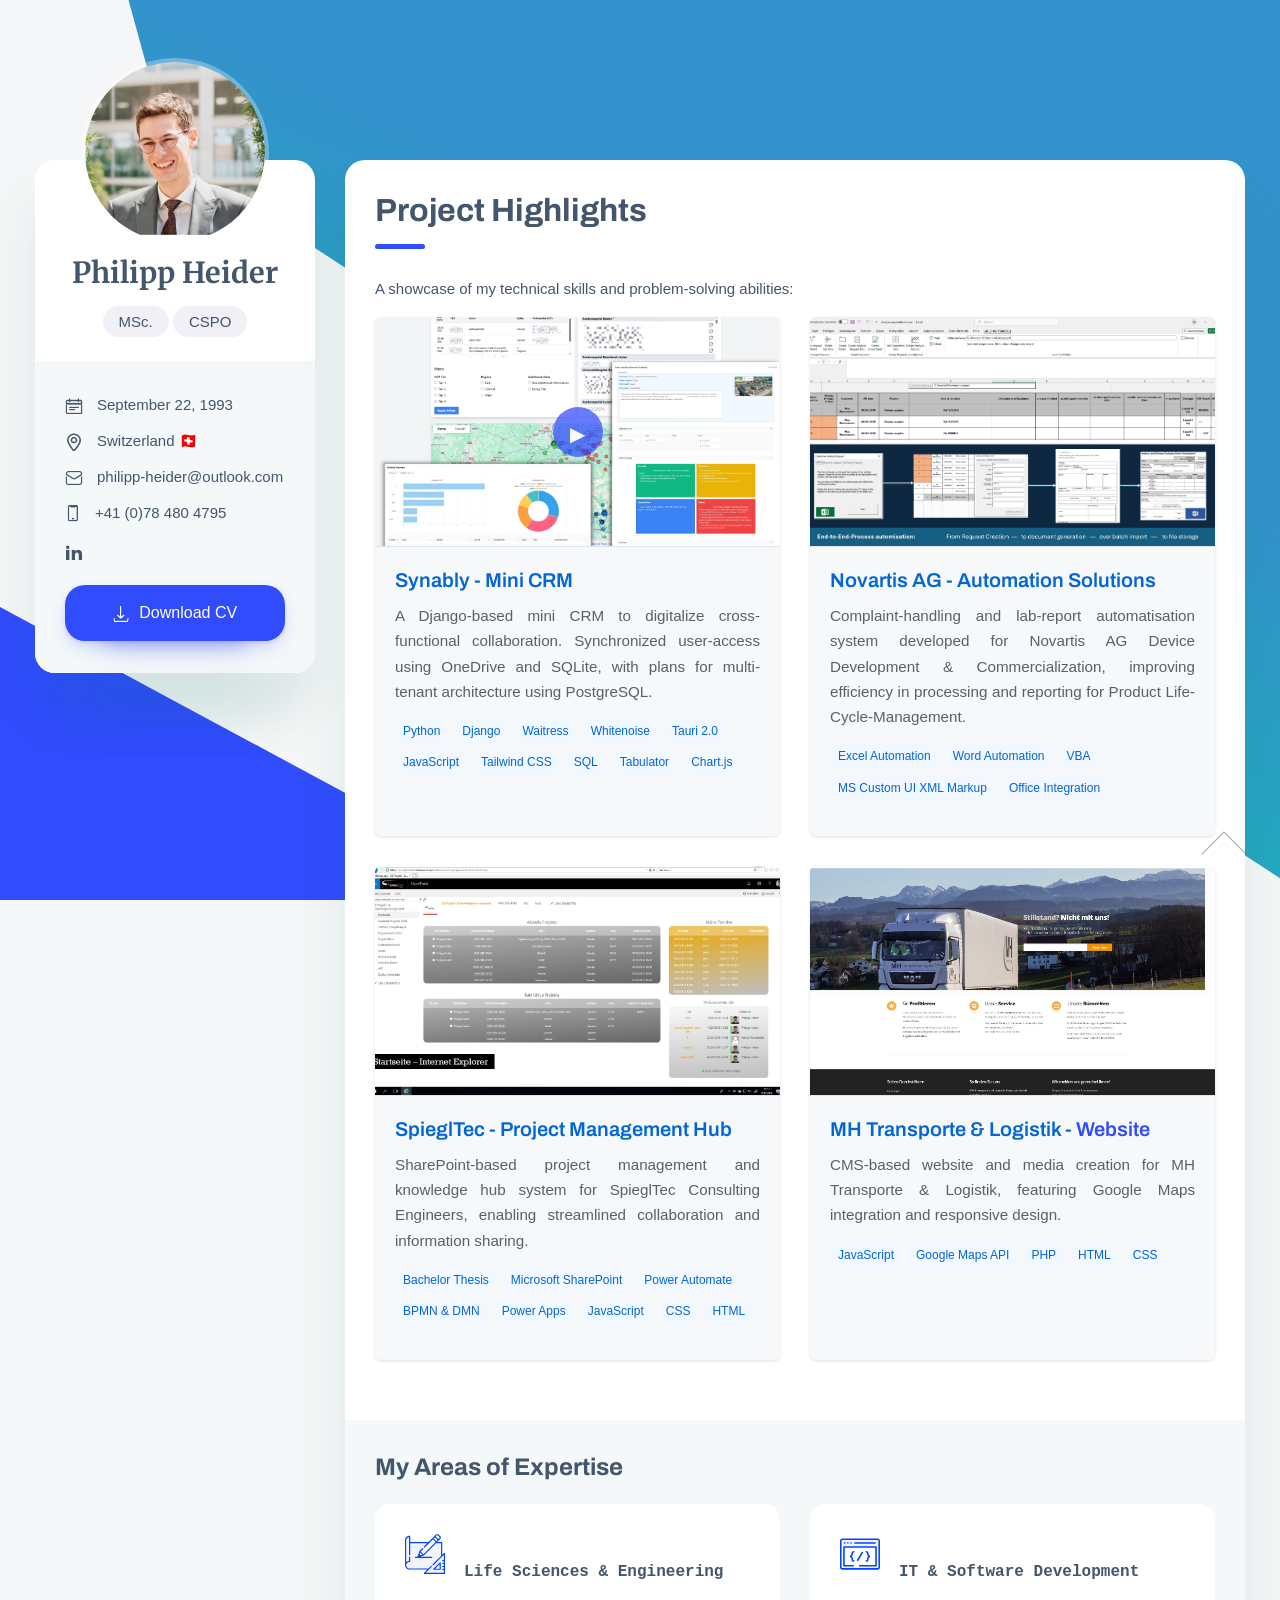
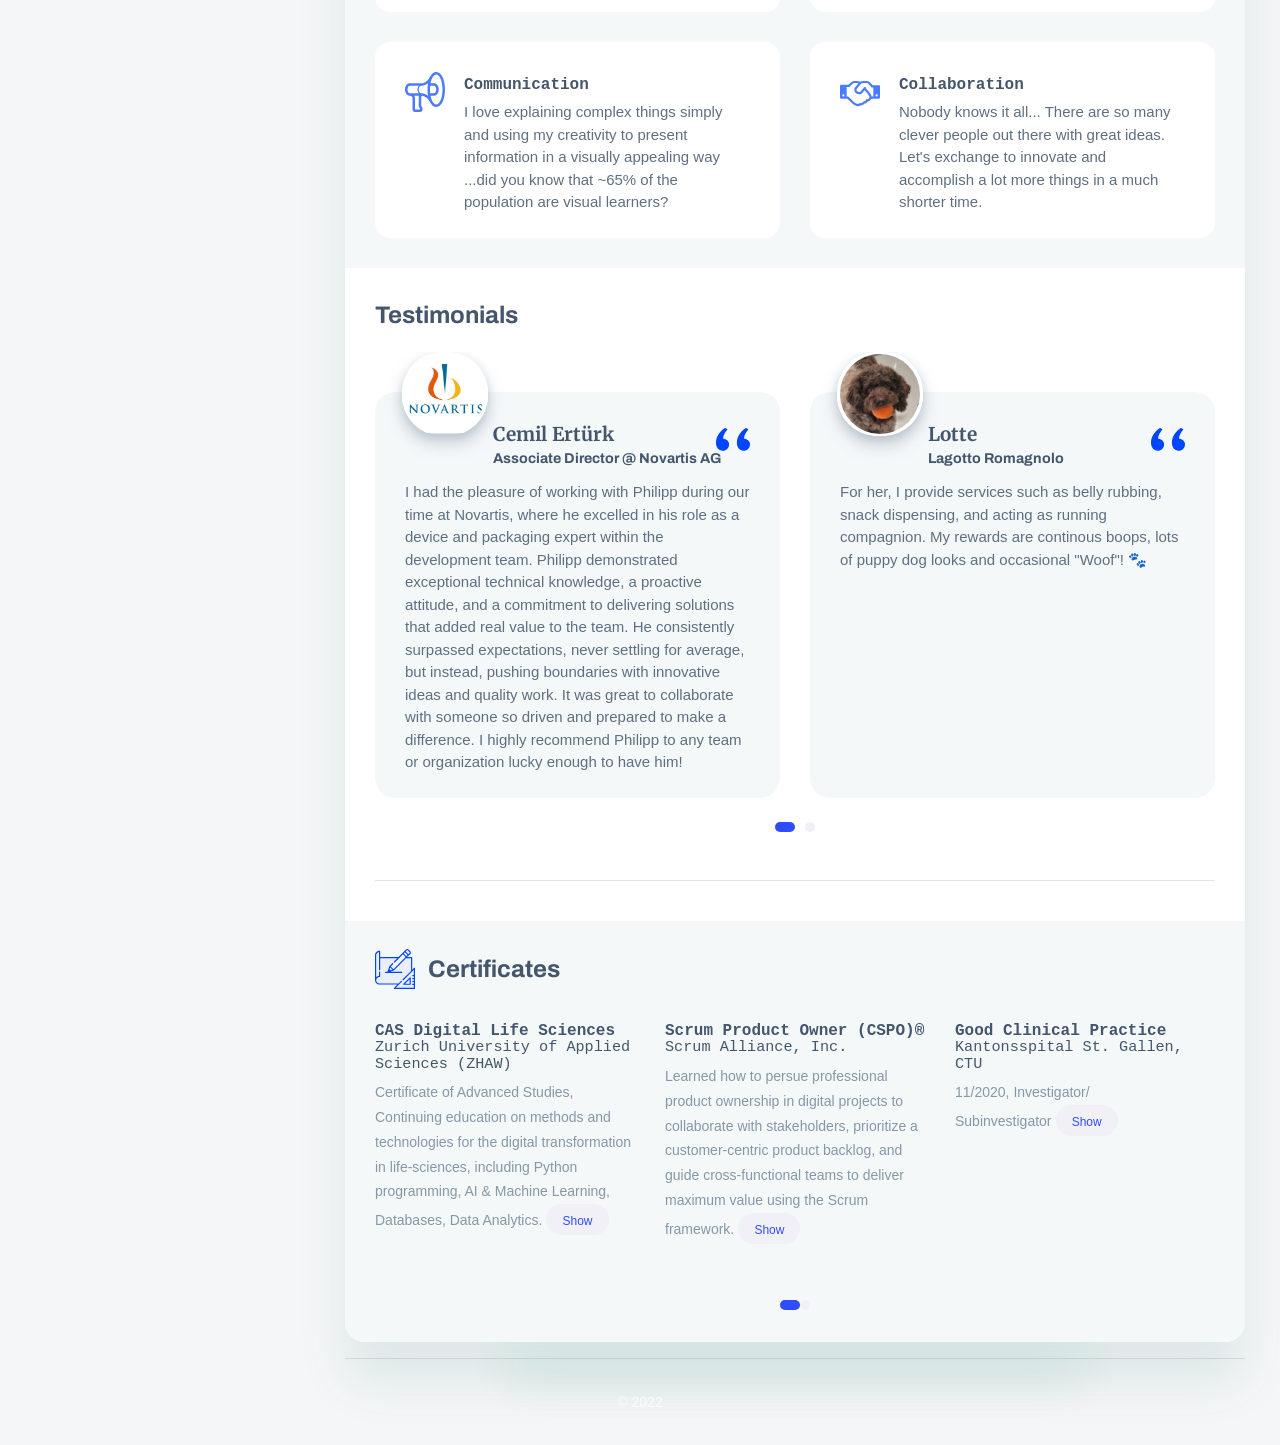
==== commit a9d7f47a: "Update index.html" ====
--- a/index.html
+++ b/index.html
@@ -248,7 +248,7 @@
 									<img class="case-item__icon" src="assets/icons/icon-design.svg" alt="" />
 									<div>
 									  <!-- note the class and real newlines in data-text --><br />
-									  <h3 class="title title--h5 typewriter" data-text="Life Science, Engineering and Pharmaceuticals"></h3>
+									  <h3 class="title title--h5 typewriter" data-text="Life Sciences & Engineering"></h3>
 									  <p class="case-item__caption"></p>
 									</div>  
 								  </div>
--- a/assets/styles/style.css
+++ b/assets/styles/style.css
@@ -2925,6 +2925,8 @@
   margin-bottom: 15px;
   color: #586069;
   font-size: 0.95rem;
+  text-align: justify;
+  hyphens: auto;
 }
 
 .tech-stack {
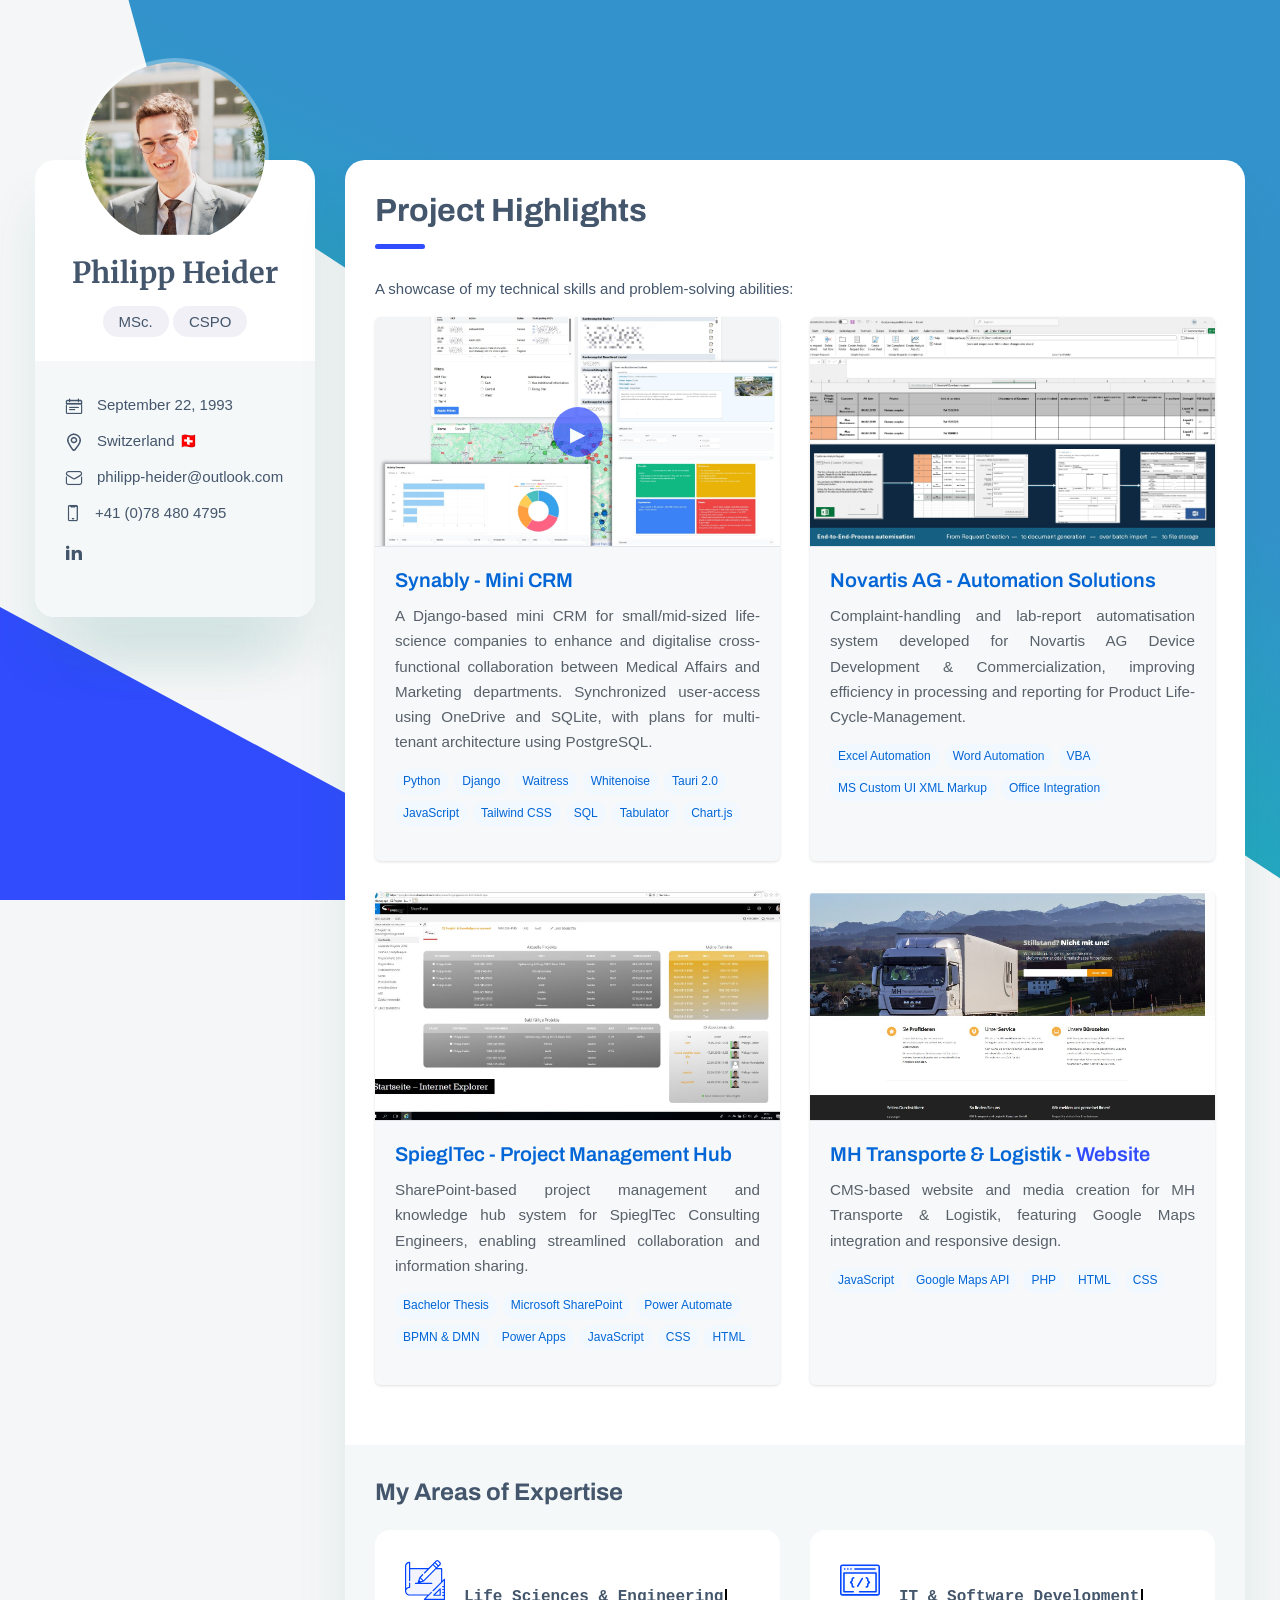
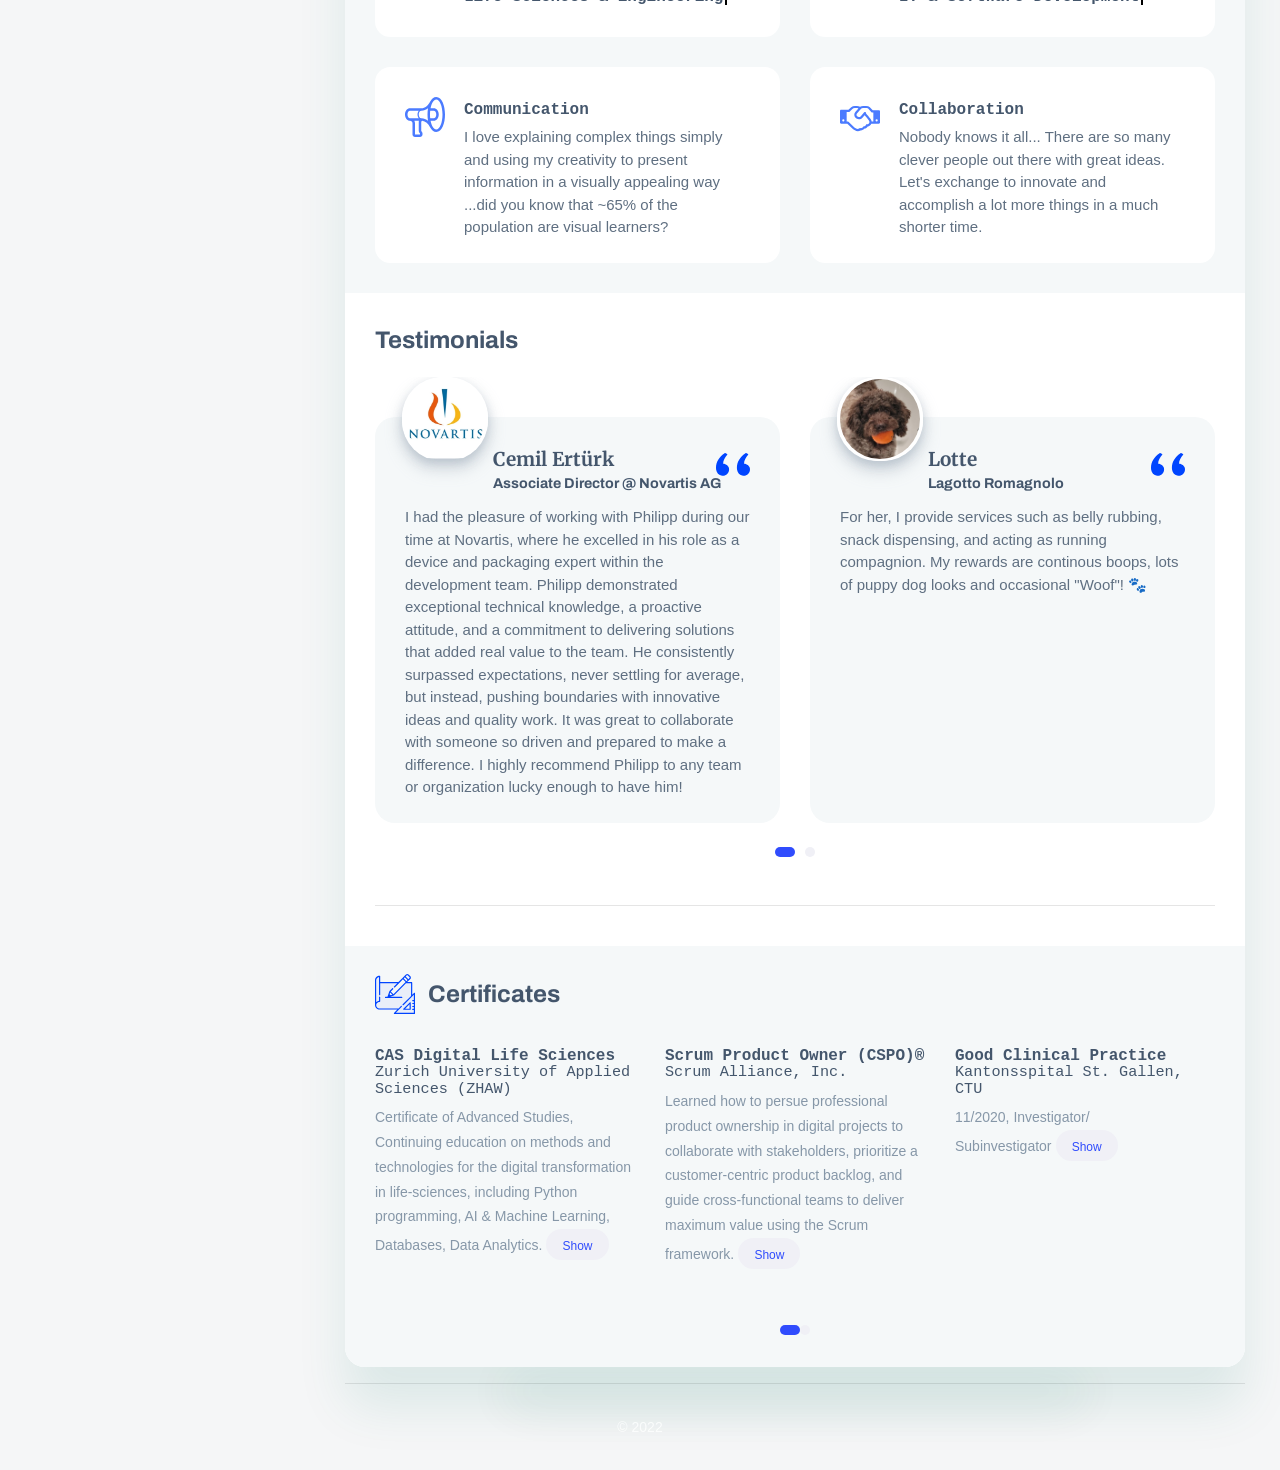
==== commit 0334af65: "Update index.html" ====
--- a/index.html
+++ b/index.html
@@ -121,7 +121,7 @@
 							
 					        </ul>
 							
-							<a class="btn" href="assets/certs/Philipp-Heider-Resume-202505.pdf" target="_blank"><i class="font-icon icon-download"></i> Download CV</a>
+							<a class="btn" href="assets/certs/Philipp-Heider-Resume-202505.pdf" target="_blank" style="display: none;"><i class="font-icon icon-download"></i> Download CV</a>
 						</div>
 					</div>	
 		        </aside>
@@ -160,7 +160,7 @@
 									</div>
 									 <div class="project-content">
 										 <h3 class="project-title">Synably - Mini CRM</h3>
-										 <p class="project-description">A Django-based mini CRM to digitalize cross-functional collaboration. Synchronized user-access using OneDrive and SQLite, with plans for multi-tenant architecture using PostgreSQL.</p>
+										 <p class="project-description">A Django-based mini CRM for small/mid-sized life-science companies to enhance and digitalise cross-functional collaboration between Medical Affairs and Marketing departments. Synchronized user-access using OneDrive and SQLite, with plans for multi-tenant architecture using PostgreSQL.</p>
 										 <div class="tech-stack">
 											 <span class="tech-tag">Python</span>
 											 <span class="tech-tag">Django</span>
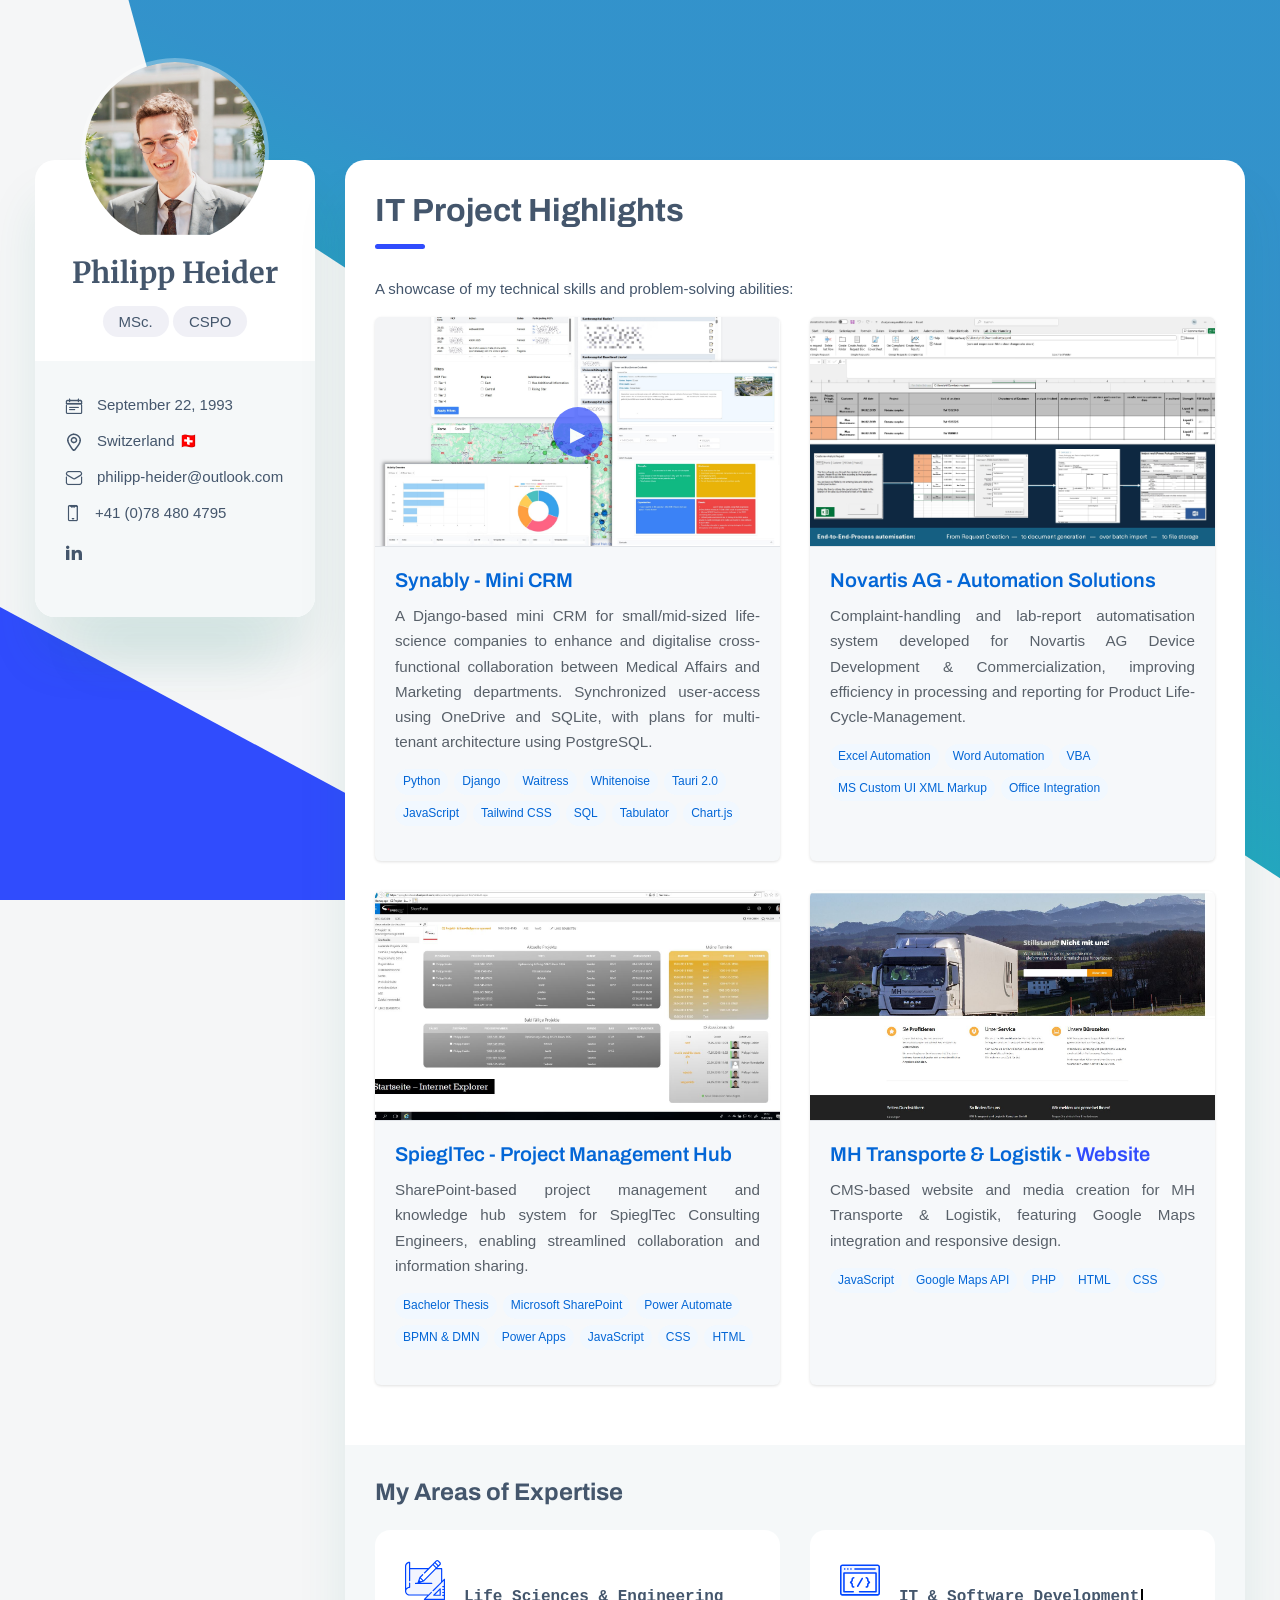
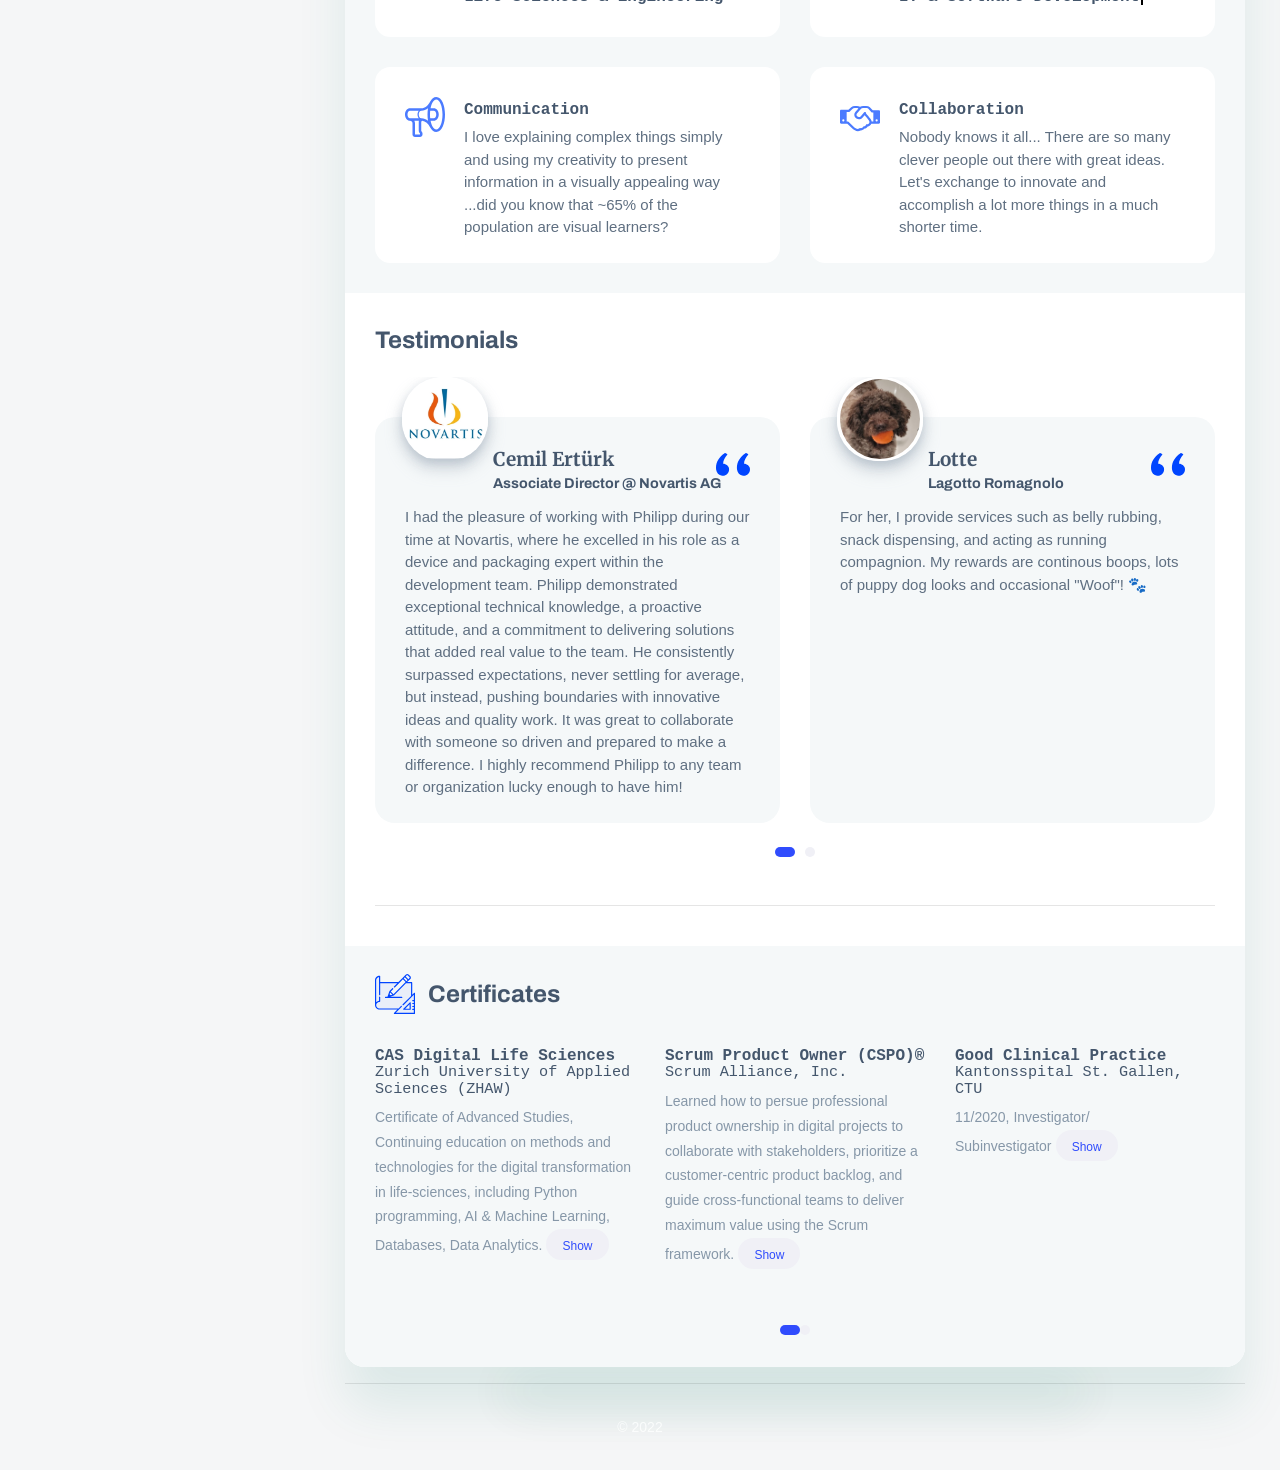
==== commit 0e3b1cc0: "Update index.html" ====
--- a/index.html
+++ b/index.html
@@ -142,7 +142,7 @@
 						
 					    <!-- About -->
 						<div class="pb-0 pb-sm-2">
-		                    <h1 class="title title--h1 first-title title__separate">Project Highlights</h1>
+		                    <h1 class="title title--h1 first-title title__separate">IT Project Highlights</h1>
                              </div>
 							 <p class="section-subtitle">A showcase of my technical skills and problem-solving abilities:</p>
 							 
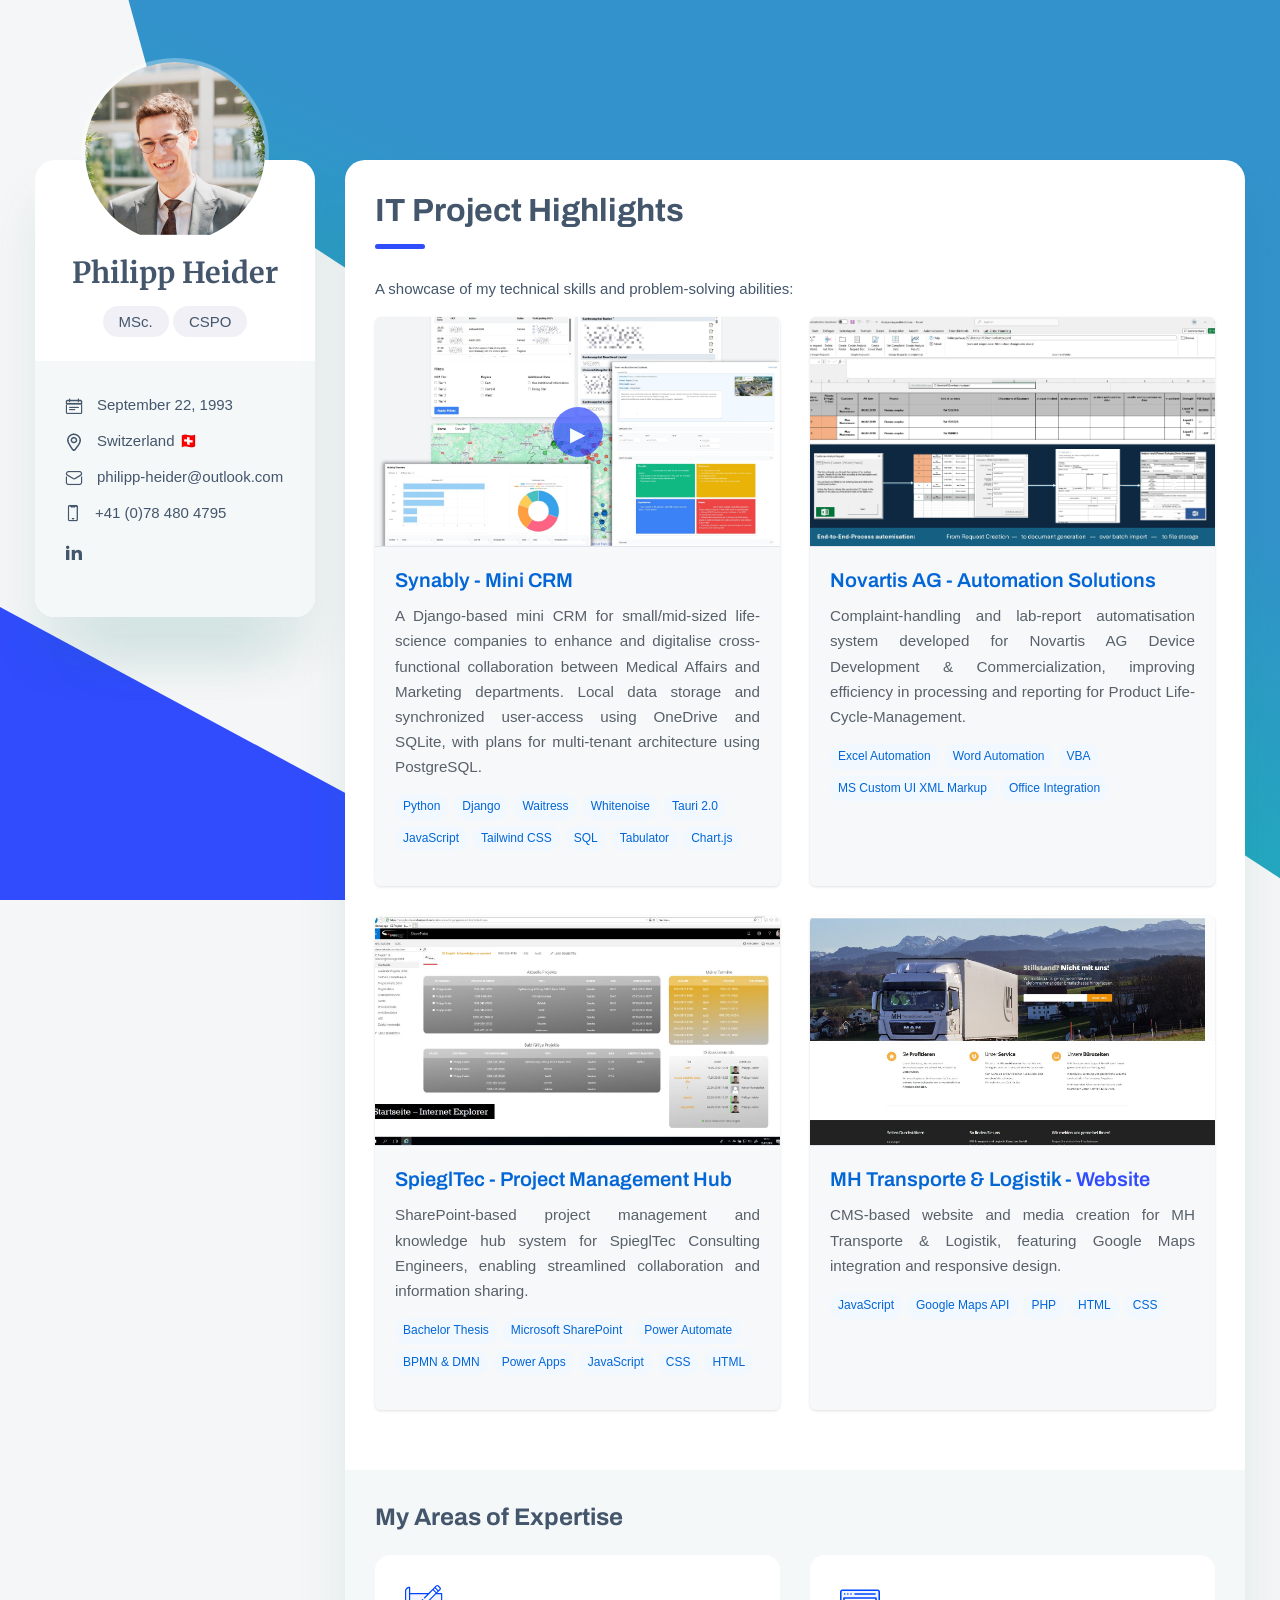
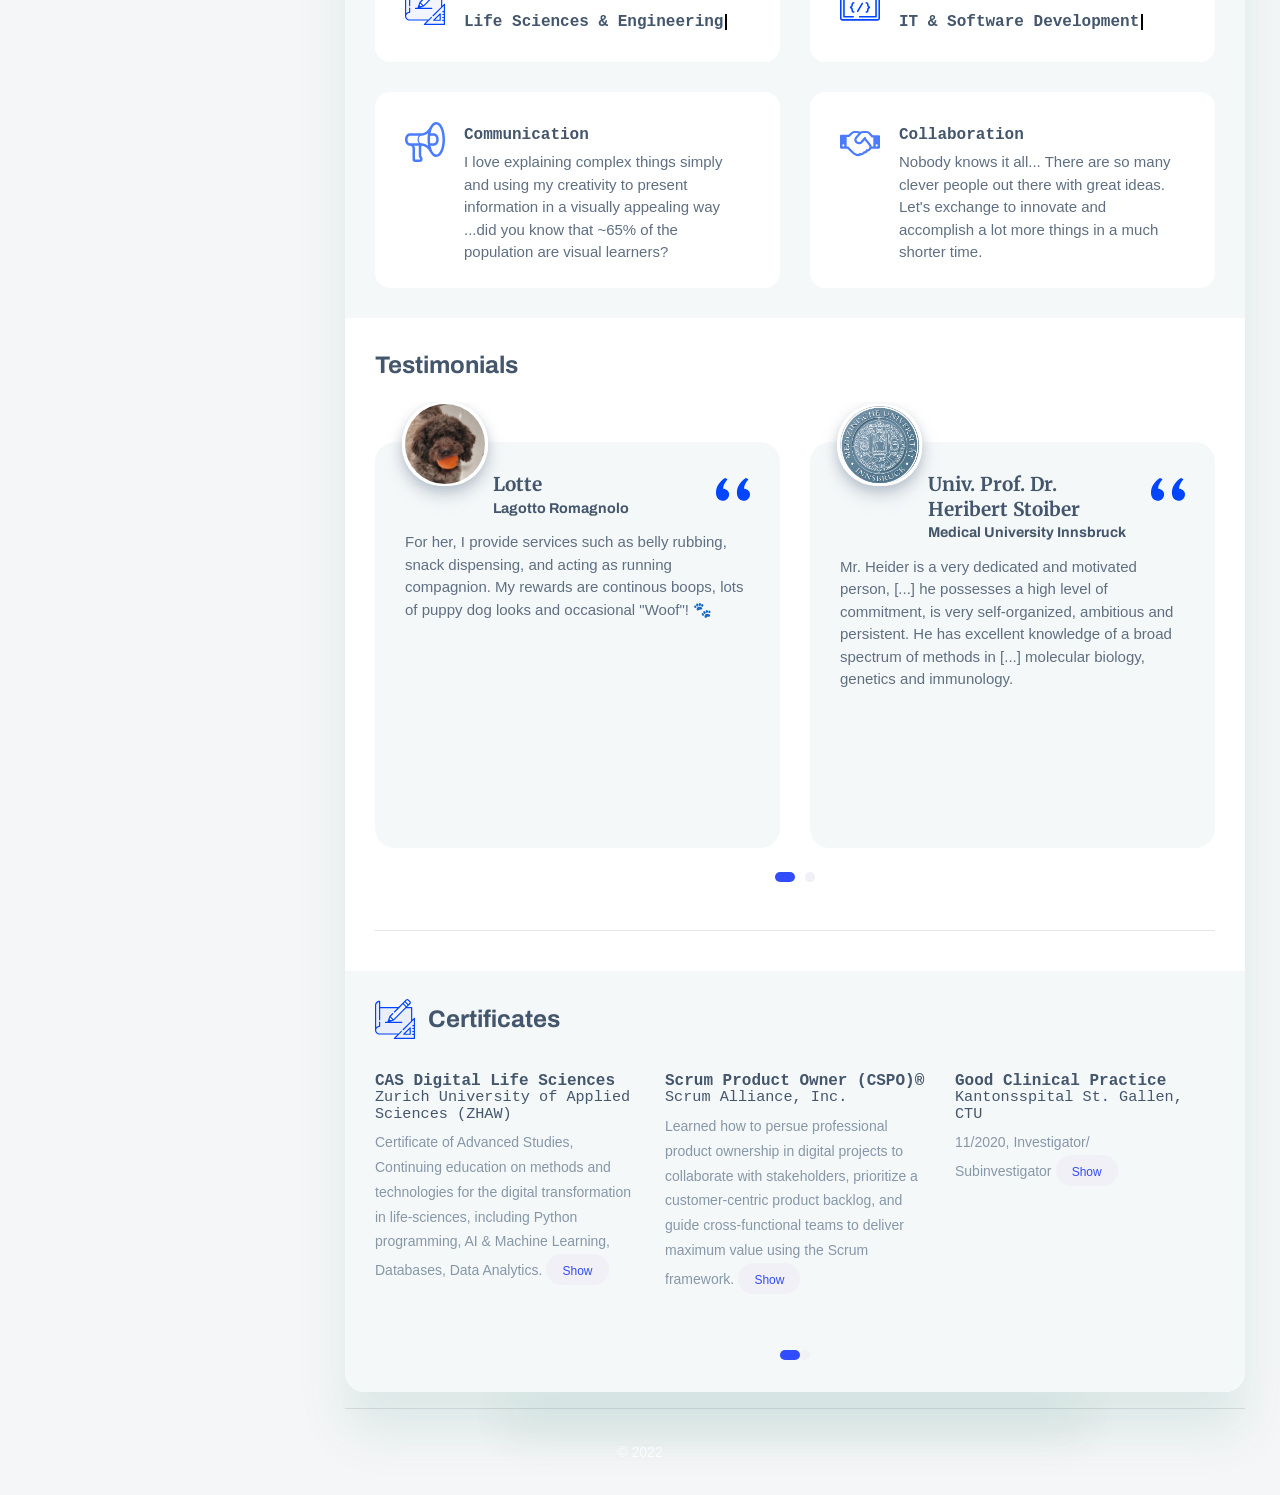
==== commit a73a9165: "Update index.html" ====
--- a/index.html
+++ b/index.html
@@ -160,7 +160,7 @@
 									</div>
 									 <div class="project-content">
 										 <h3 class="project-title">Synably - Mini CRM</h3>
-										 <p class="project-description">A Django-based mini CRM for small/mid-sized life-science companies to enhance and digitalise cross-functional collaboration between Medical Affairs and Marketing departments. Synchronized user-access using OneDrive and SQLite, with plans for multi-tenant architecture using PostgreSQL.</p>
+										 <p class="project-description">A Django-based mini CRM for small/mid-sized life-science companies to enhance and digitalise cross-functional collaboration between Medical Affairs and Marketing departments. Local data storage and synchronized user-access using OneDrive and SQLite, with plans for multi-tenant architecture using PostgreSQL.</p>
 										 <div class="tech-stack">
 											 <span class="tech-tag">Python</span>
 											 <span class="tech-tag">Django</span>
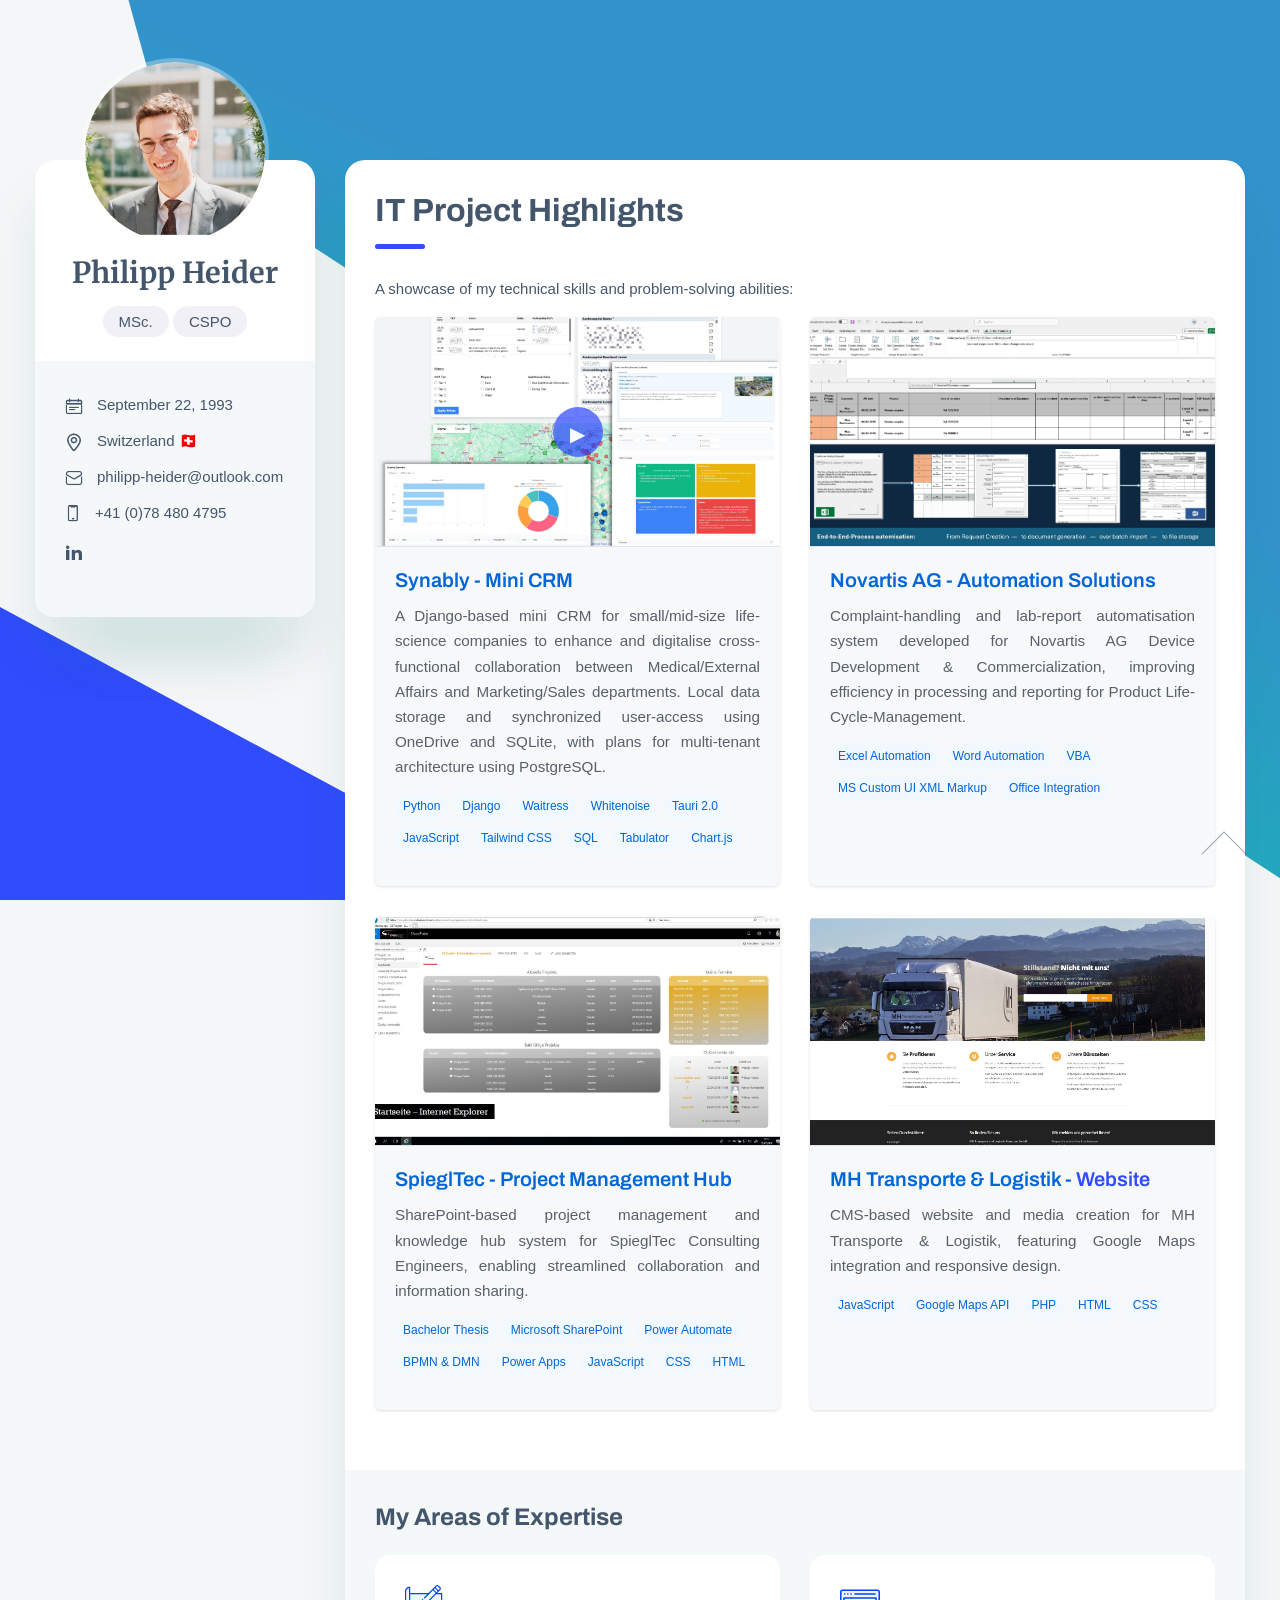
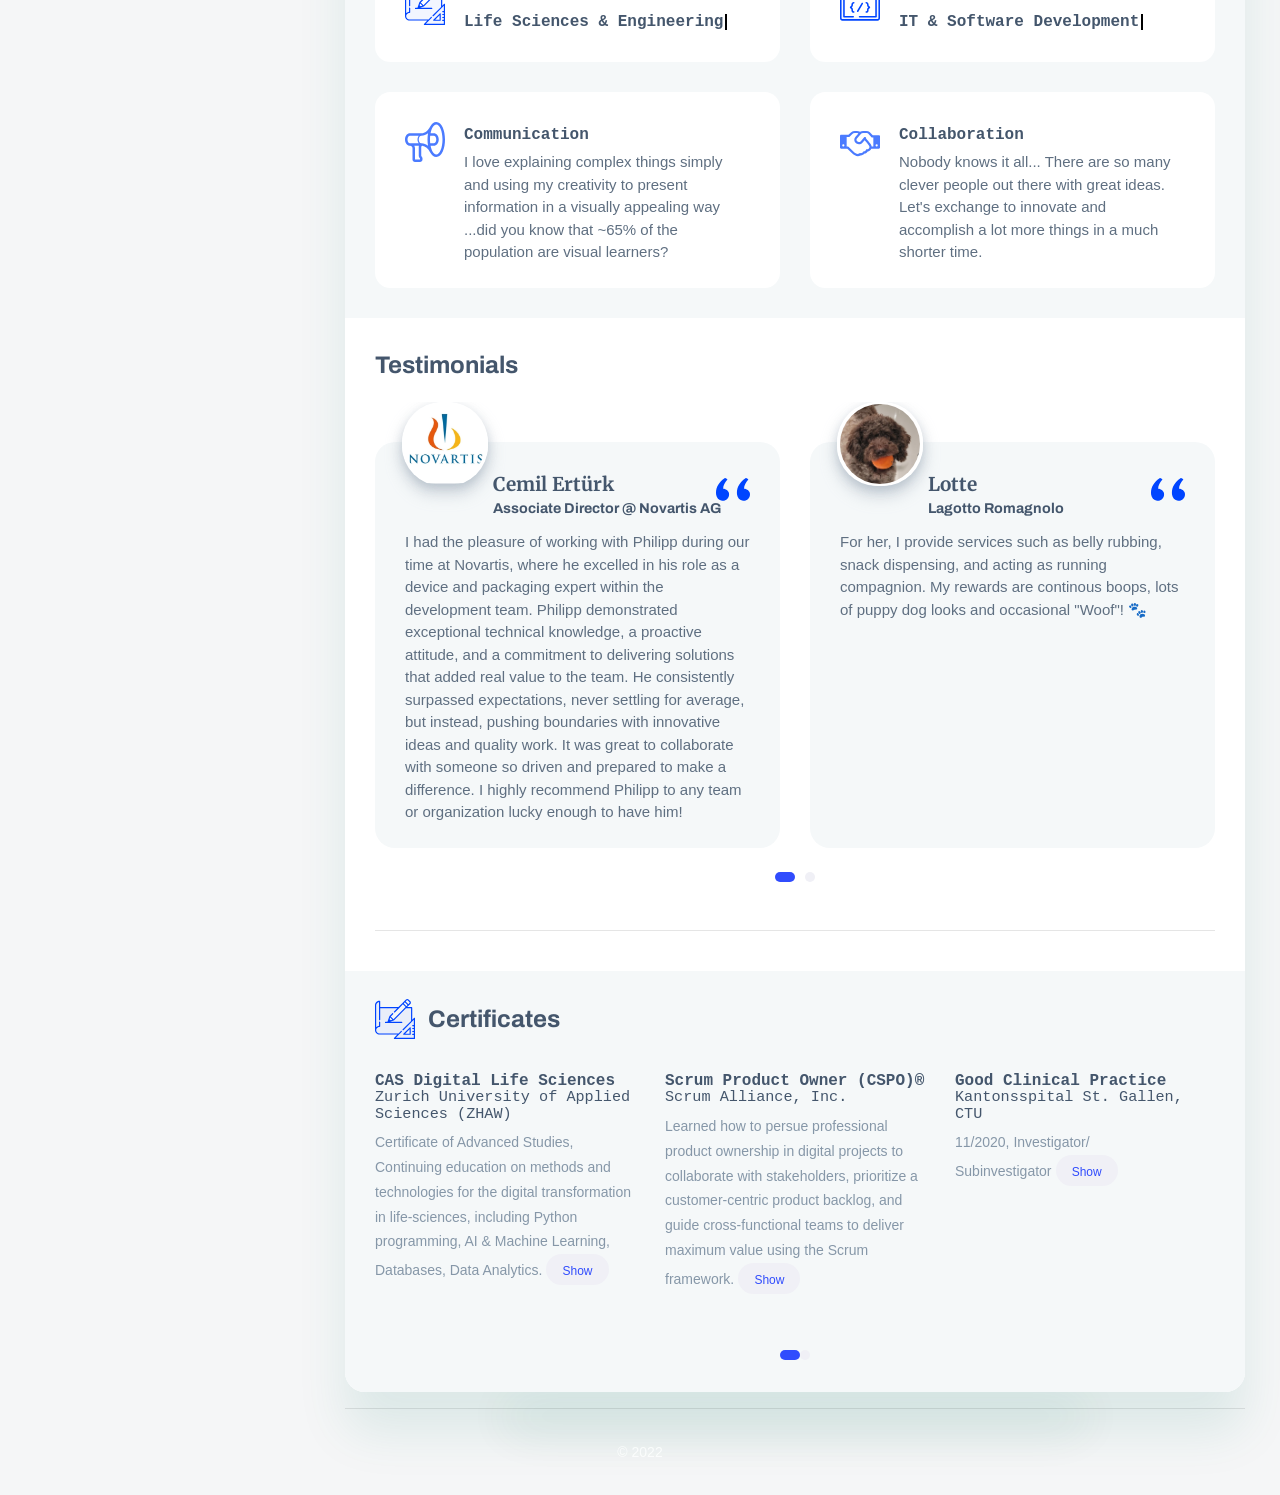
==== commit 895b771f: "Update index.html" ====
--- a/index.html
+++ b/index.html
@@ -160,7 +160,7 @@
 									</div>
 									 <div class="project-content">
 										 <h3 class="project-title">Synably - Mini CRM</h3>
-										 <p class="project-description">A Django-based mini CRM for small/mid-sized life-science companies to enhance and digitalise cross-functional collaboration between Medical Affairs and Marketing departments. Local data storage and synchronized user-access using OneDrive and SQLite, with plans for multi-tenant architecture using PostgreSQL.</p>
+										 <p class="project-description">A Django-based mini CRM for small/mid-size life-science companies to enhance and digitalise cross-functional collaboration between Medical/External Affairs and Marketing/Sales departments. Local data storage and synchronized user-access using OneDrive and SQLite, with plans for multi-tenant architecture using PostgreSQL.</p>
 										 <div class="tech-stack">
 											 <span class="tech-tag">Python</span>
 											 <span class="tech-tag">Django</span>
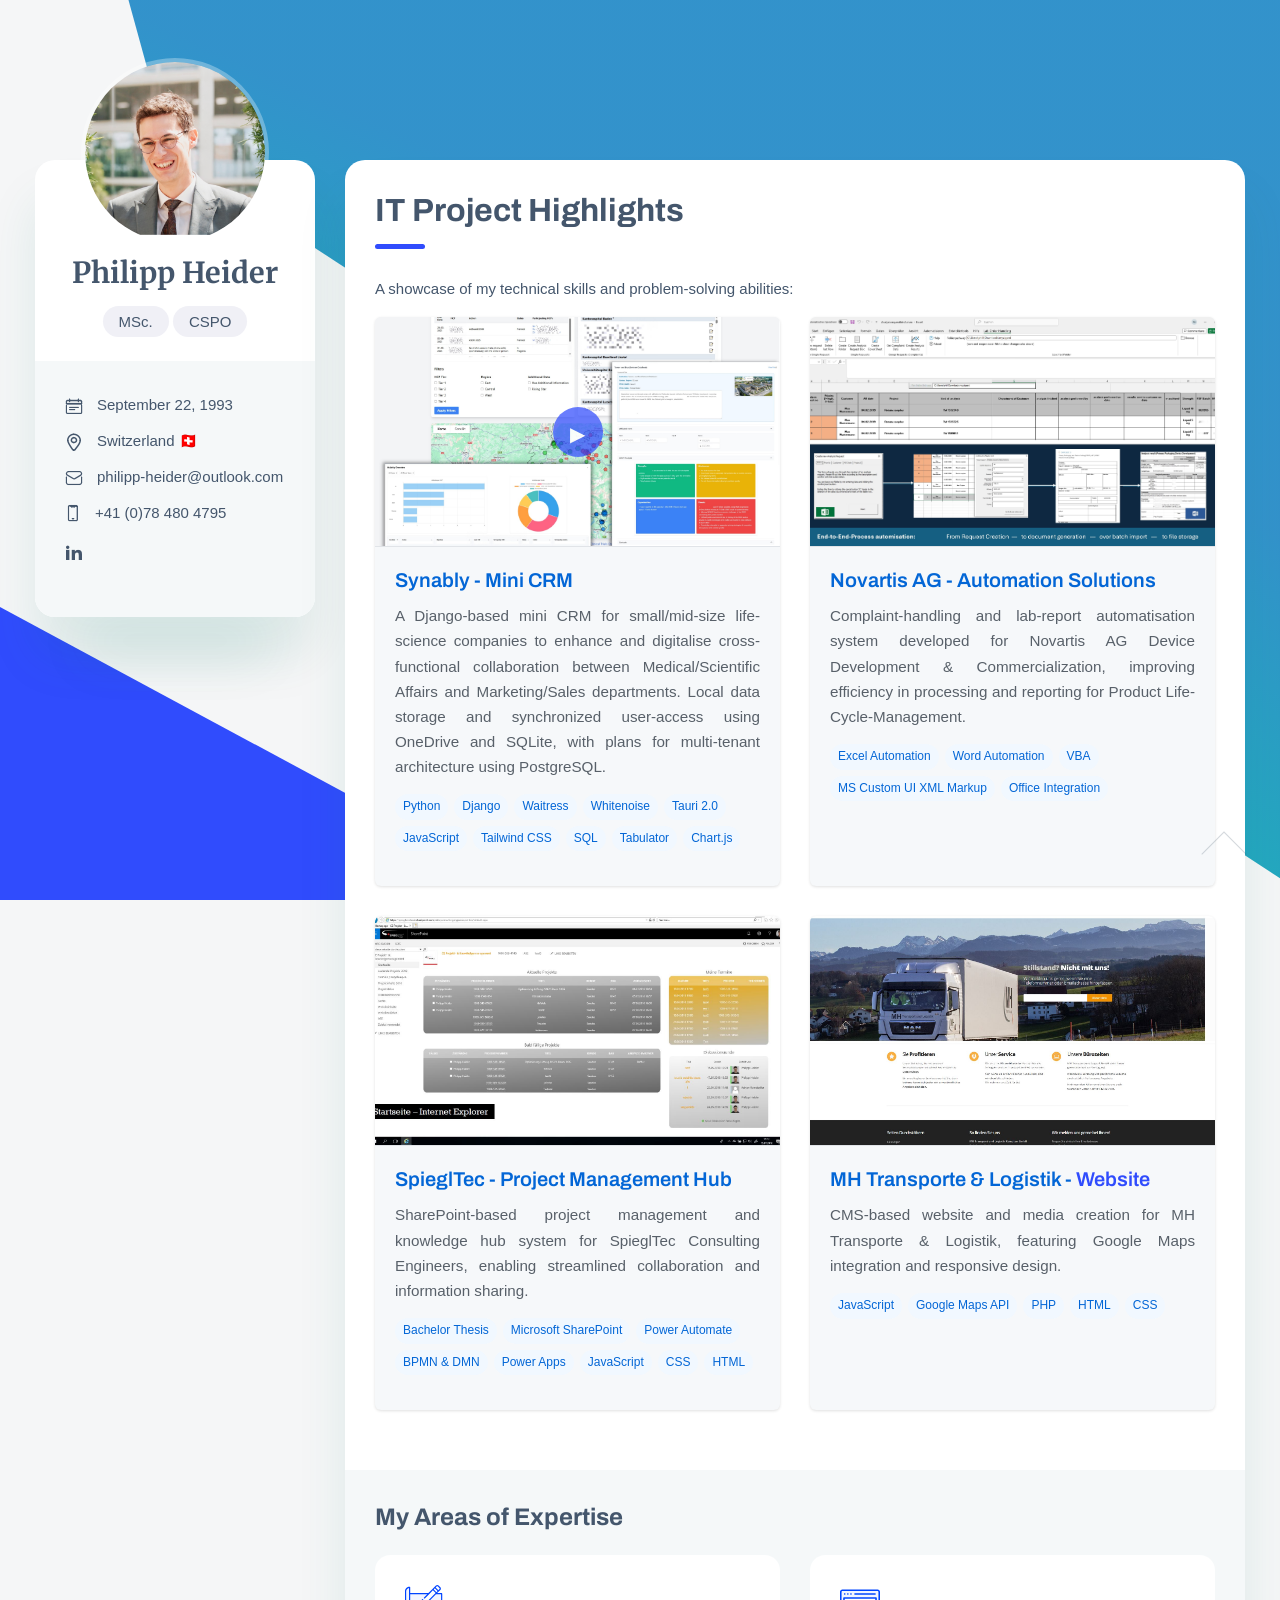
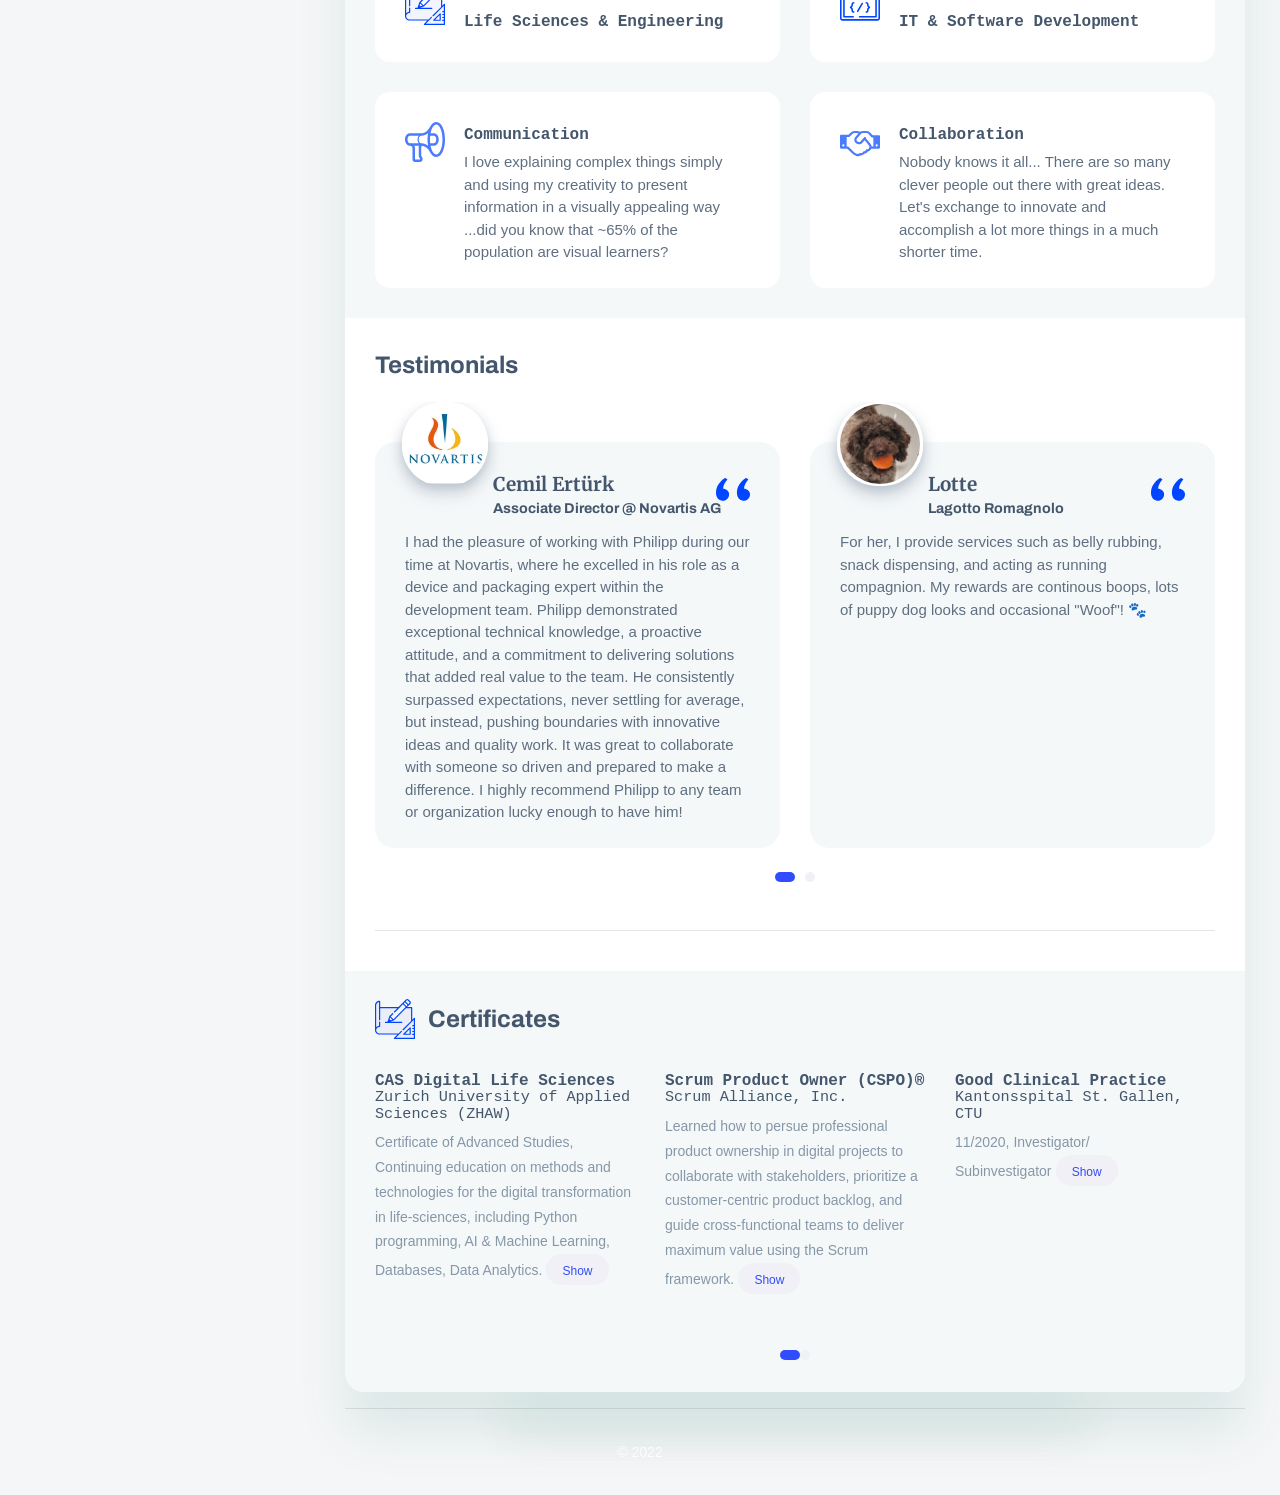
==== commit 5948d8e7: "Update index.html" ====
--- a/index.html
+++ b/index.html
@@ -160,7 +160,7 @@
 									</div>
 									 <div class="project-content">
 										 <h3 class="project-title">Synably - Mini CRM</h3>
-										 <p class="project-description">A Django-based mini CRM for small/mid-size life-science companies to enhance and digitalise cross-functional collaboration between Medical/External Affairs and Marketing/Sales departments. Local data storage and synchronized user-access using OneDrive and SQLite, with plans for multi-tenant architecture using PostgreSQL.</p>
+										 <p class="project-description">A Django-based mini CRM for small/mid-size life-science companies to enhance and digitalise cross-functional collaboration between Medical/Scientific Affairs and Marketing/Sales departments. Local data storage and synchronized user-access using OneDrive and SQLite, with plans for multi-tenant architecture using PostgreSQL.</p>
 										 <div class="tech-stack">
 											 <span class="tech-tag">Python</span>
 											 <span class="tech-tag">Django</span>
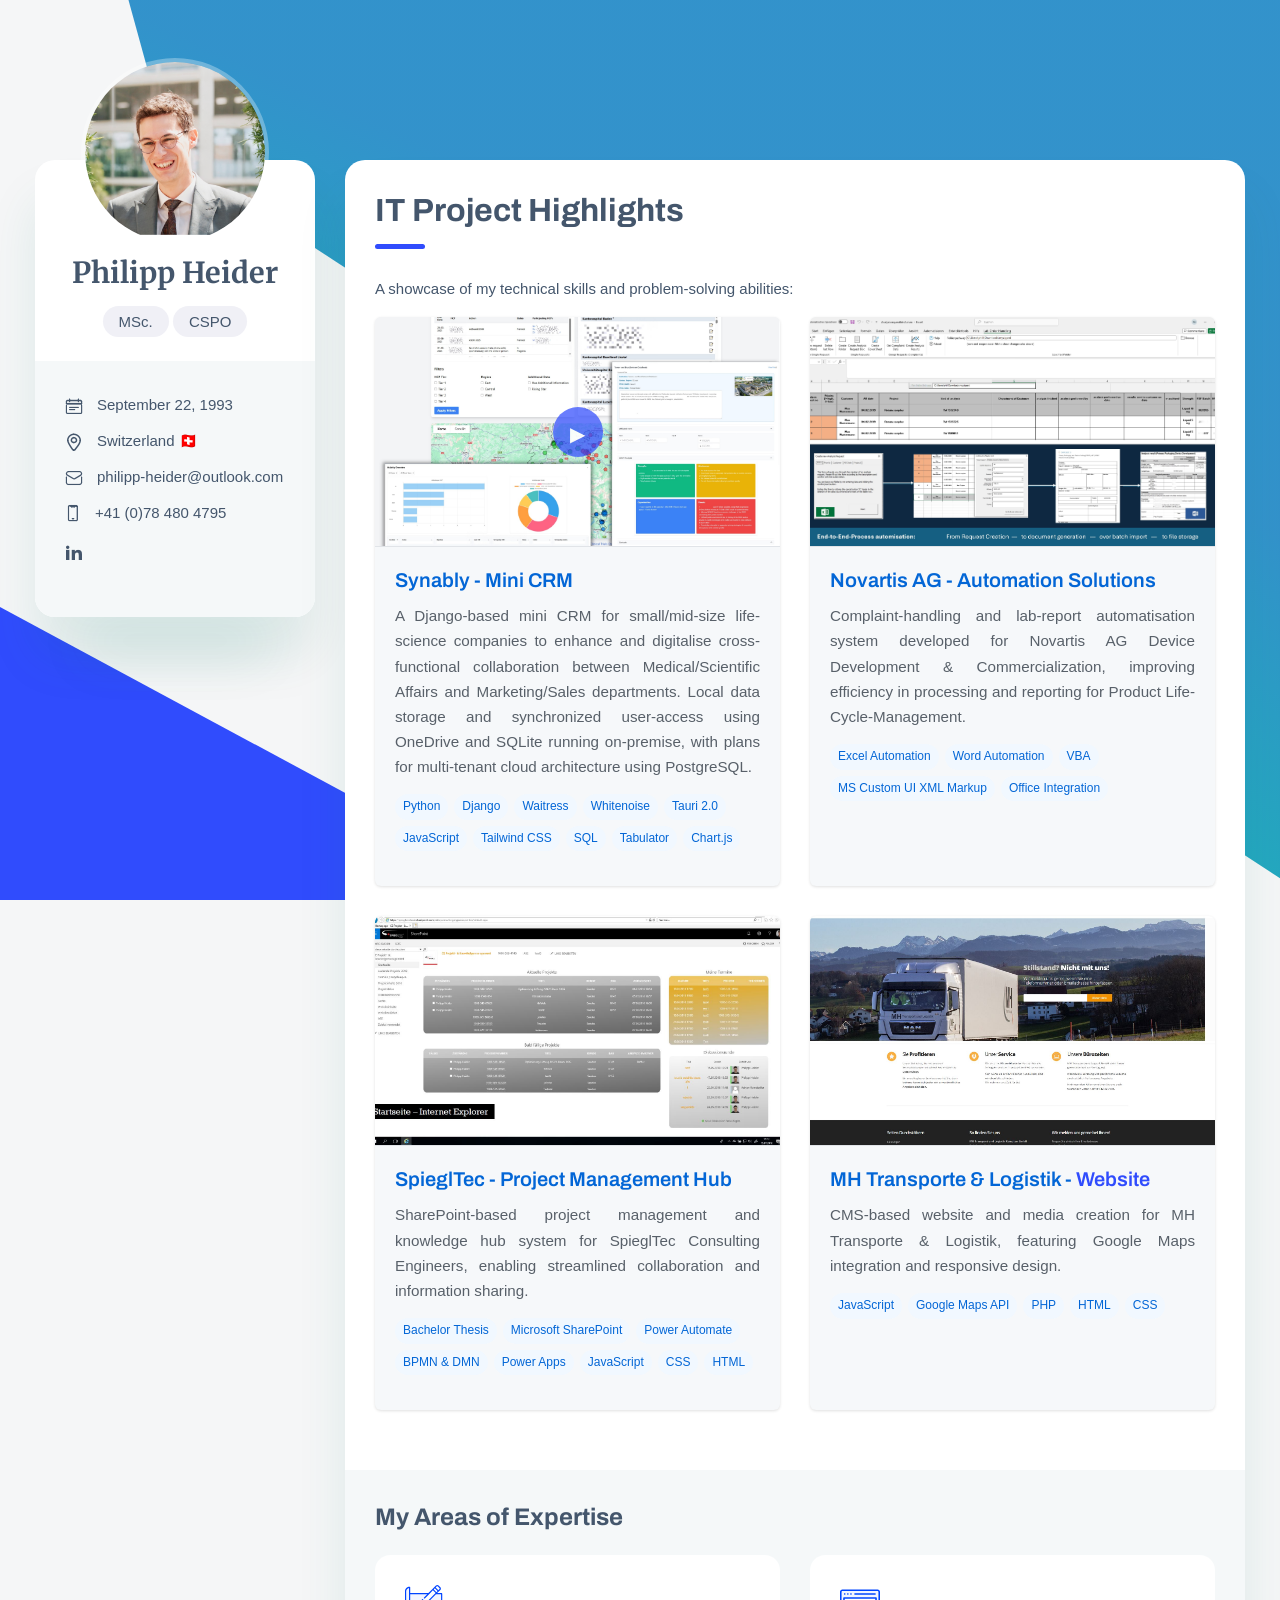
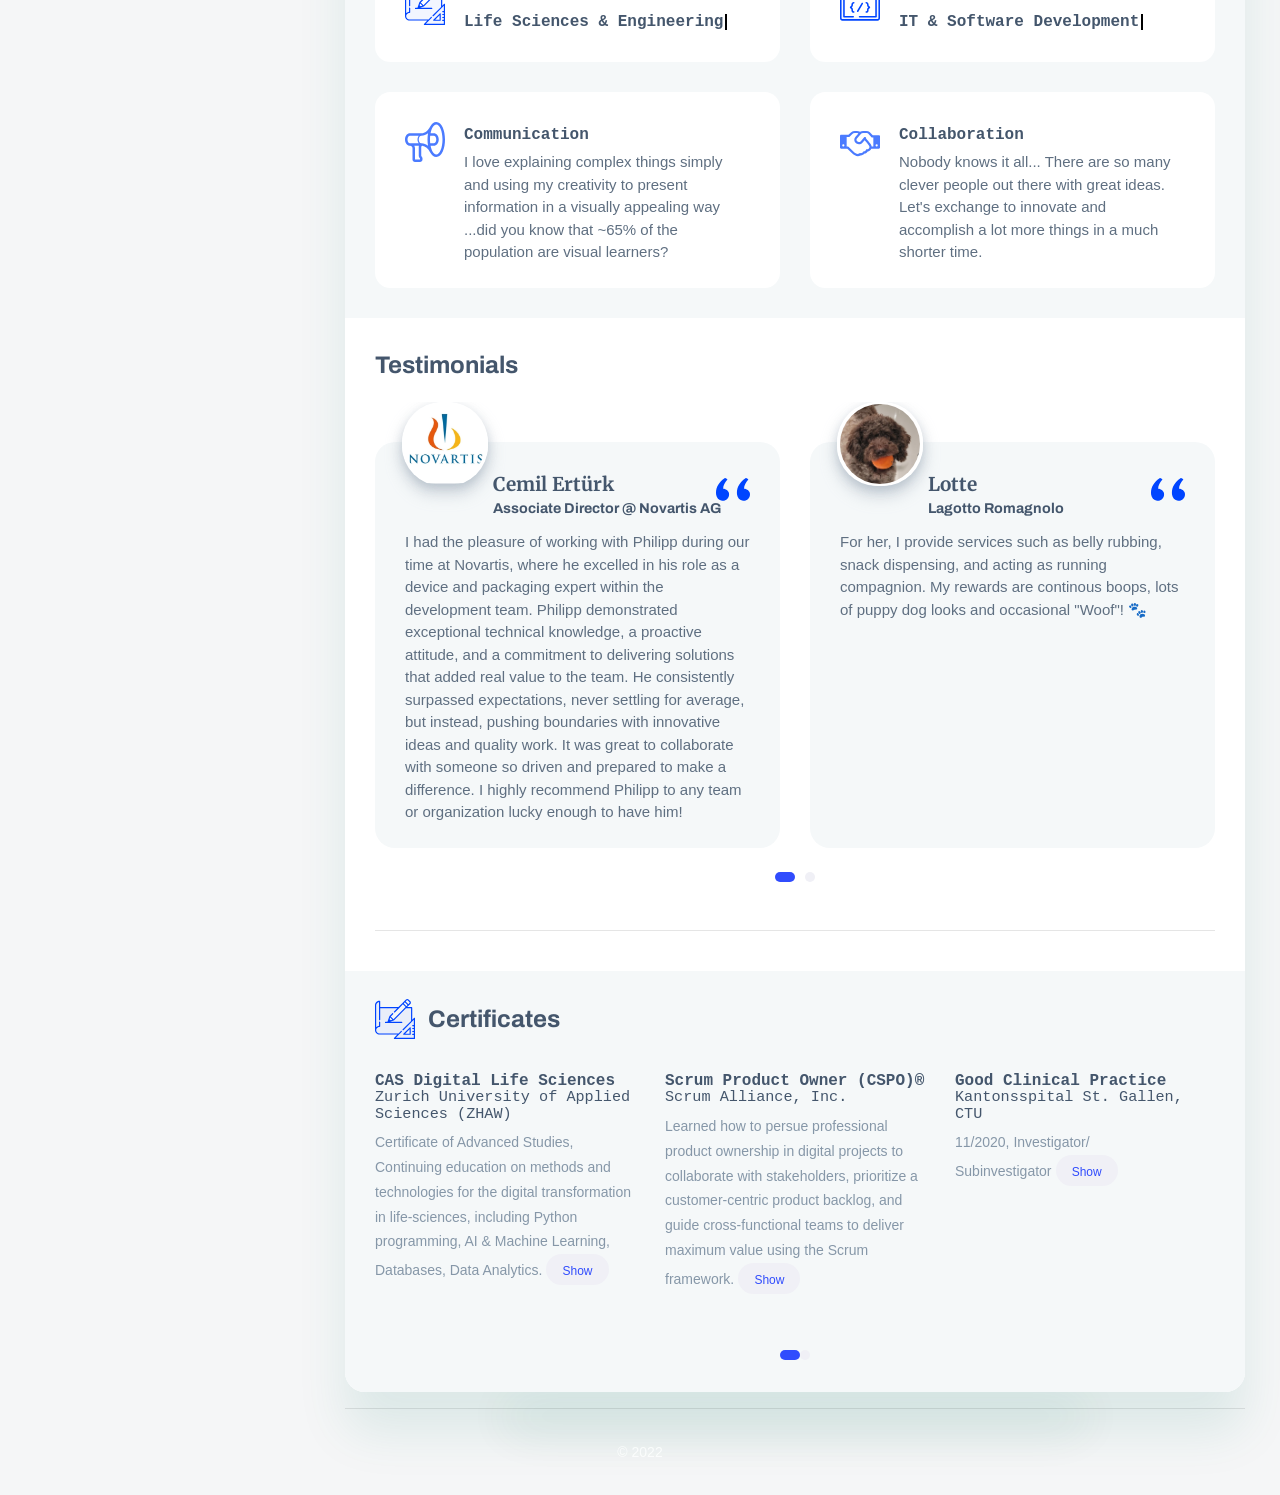
==== commit 7b136e58: "Update index.html" ====
--- a/index.html
+++ b/index.html
@@ -160,7 +160,7 @@
 									</div>
 									 <div class="project-content">
 										 <h3 class="project-title">Synably - Mini CRM</h3>
-										 <p class="project-description">A Django-based mini CRM for small/mid-size life-science companies to enhance and digitalise cross-functional collaboration between Medical/Scientific Affairs and Marketing/Sales departments. Local data storage and synchronized user-access using OneDrive and SQLite, with plans for multi-tenant architecture using PostgreSQL.</p>
+										 <p class="project-description">A Django-based mini CRM for small/mid-size life-science companies to enhance and digitalise cross-functional collaboration between Medical/Scientific Affairs and Marketing/Sales departments. Local data storage and synchronized user-access using OneDrive and SQLite running on-premise, with plans for multi-tenant cloud architecture using PostgreSQL.</p>
 										 <div class="tech-stack">
 											 <span class="tech-tag">Python</span>
 											 <span class="tech-tag">Django</span>
